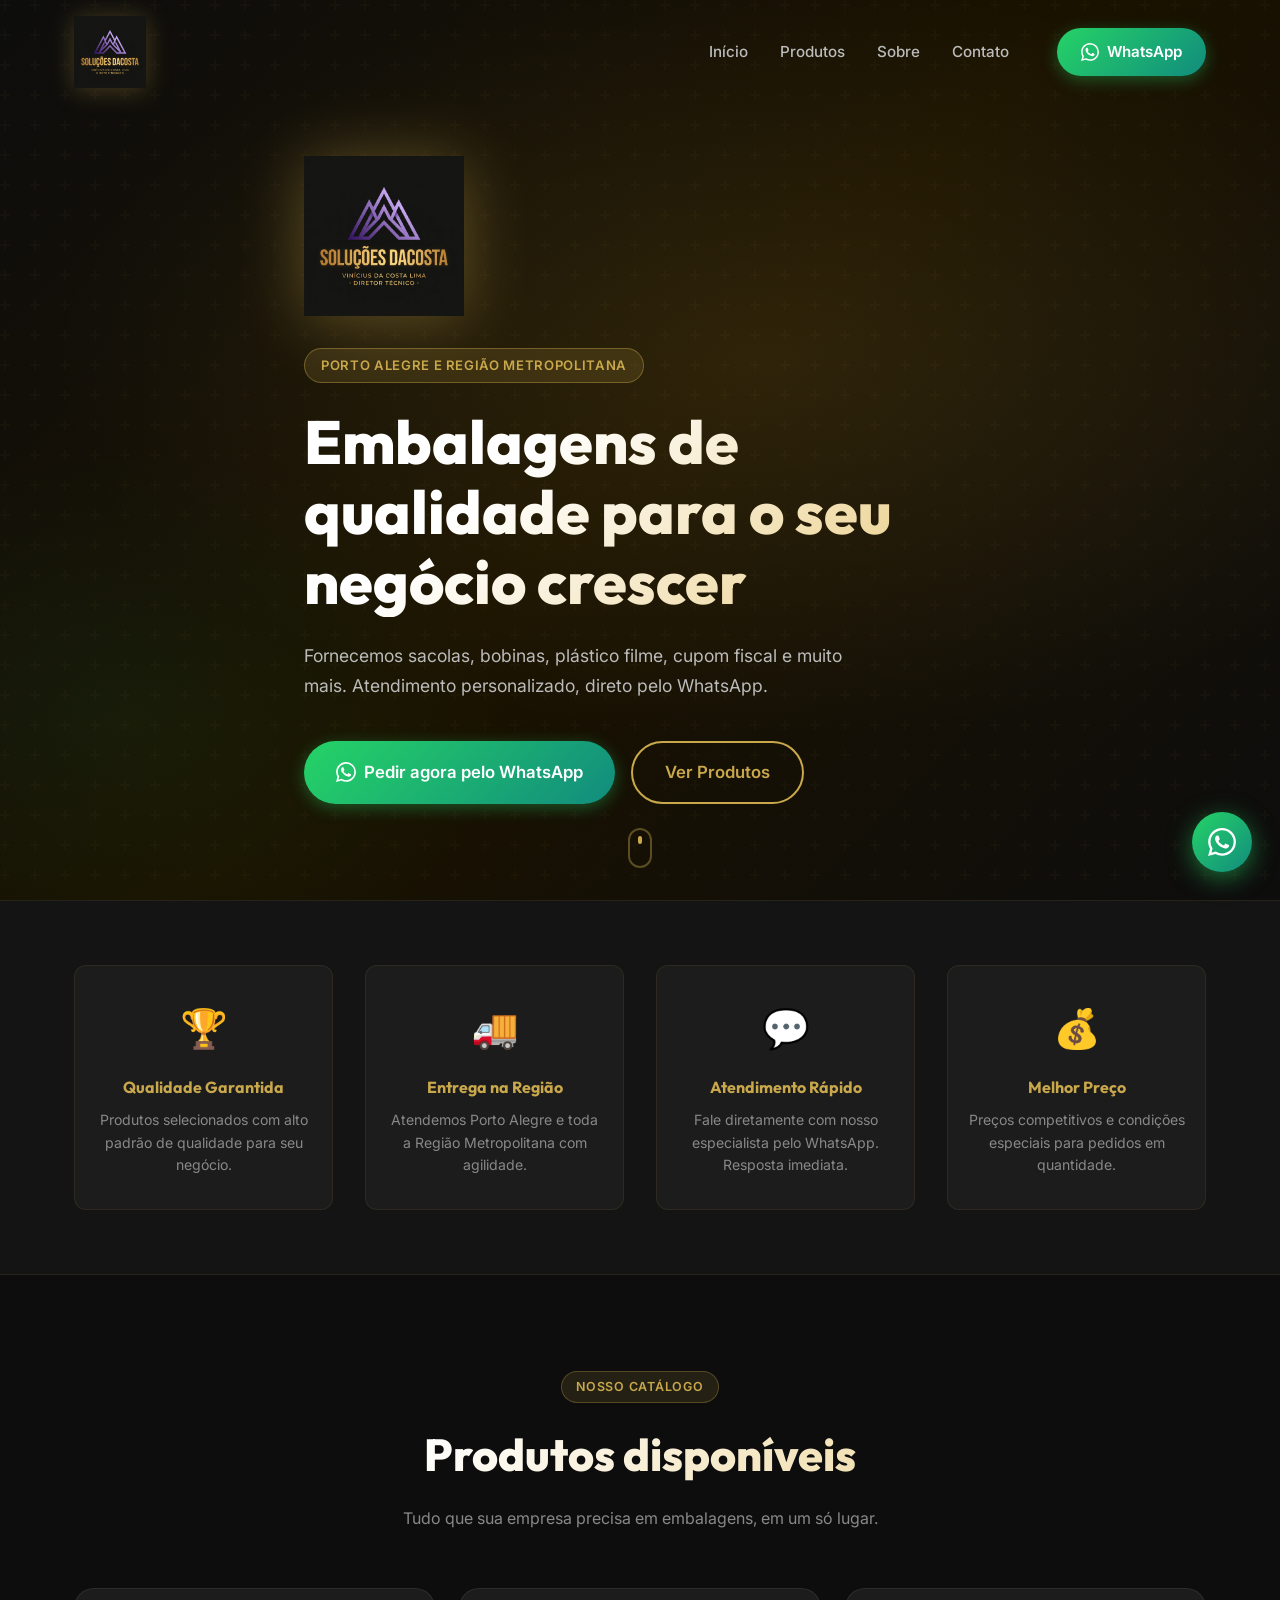
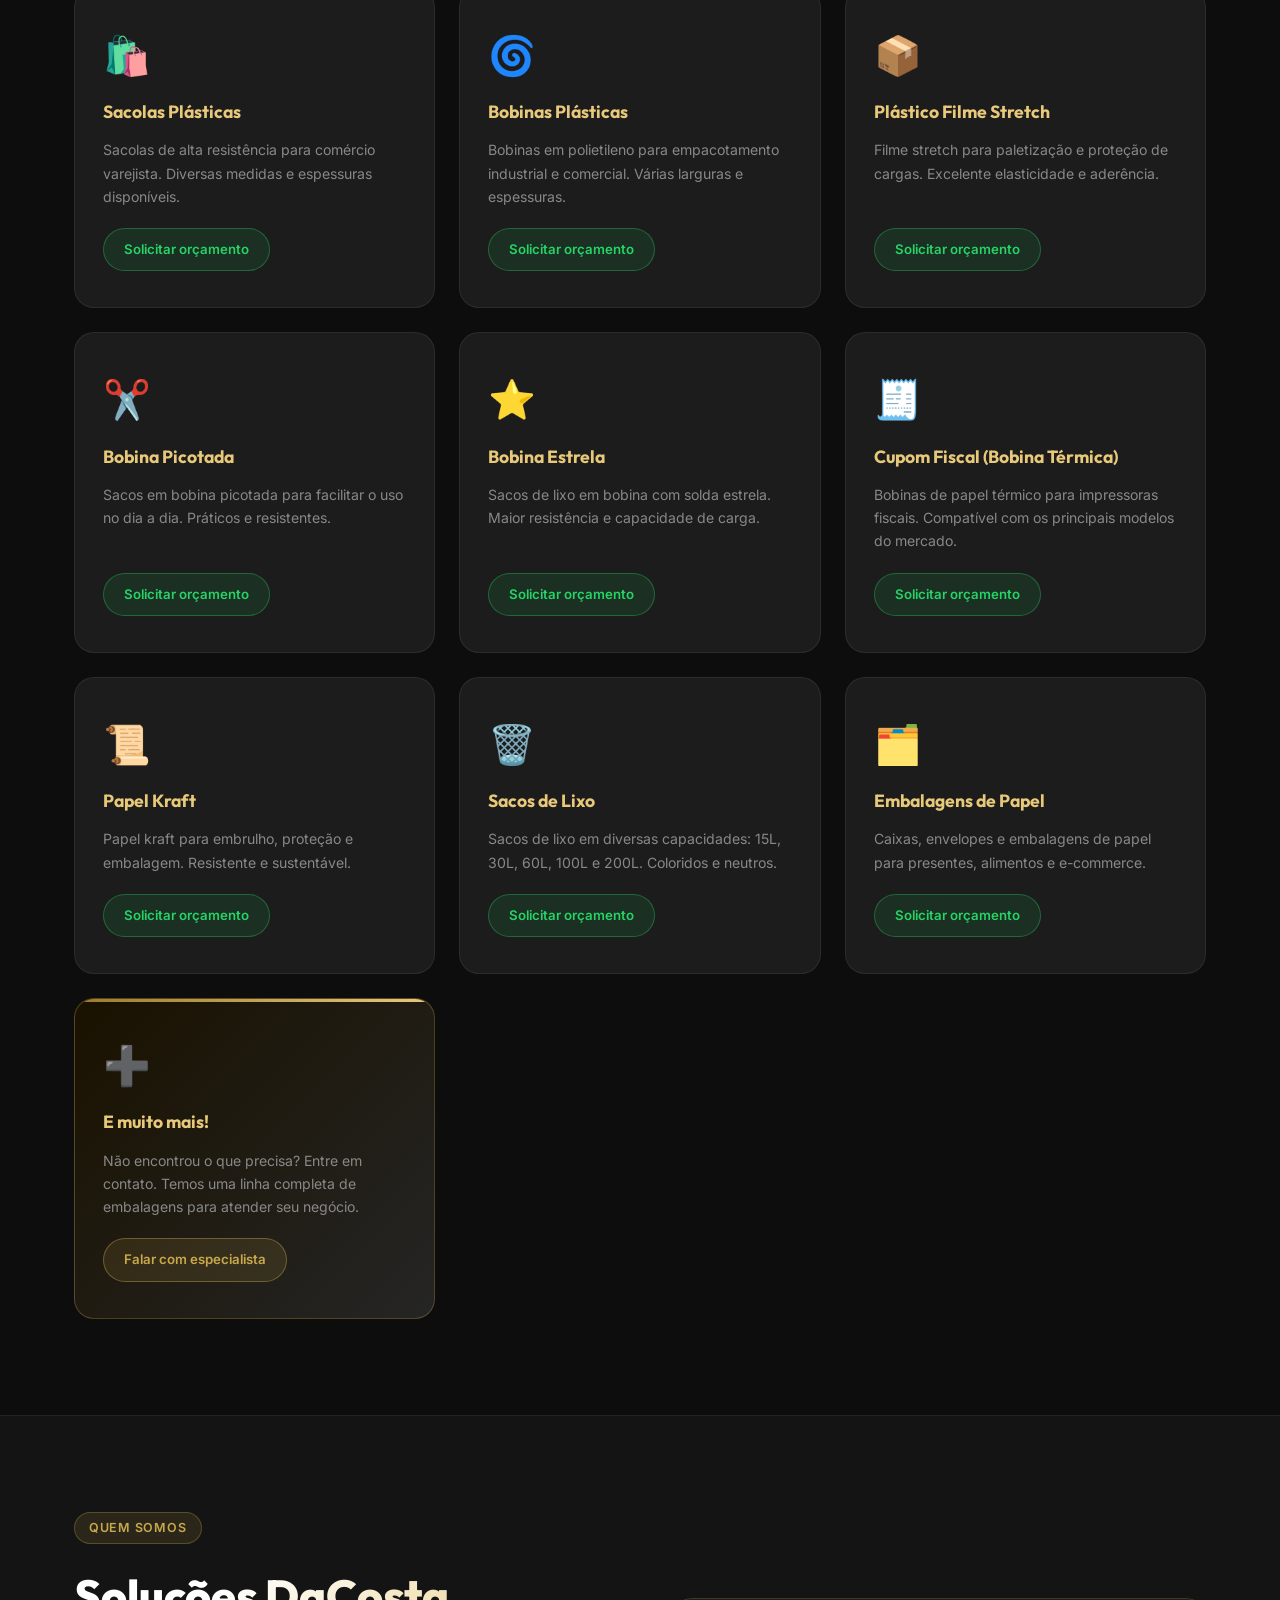
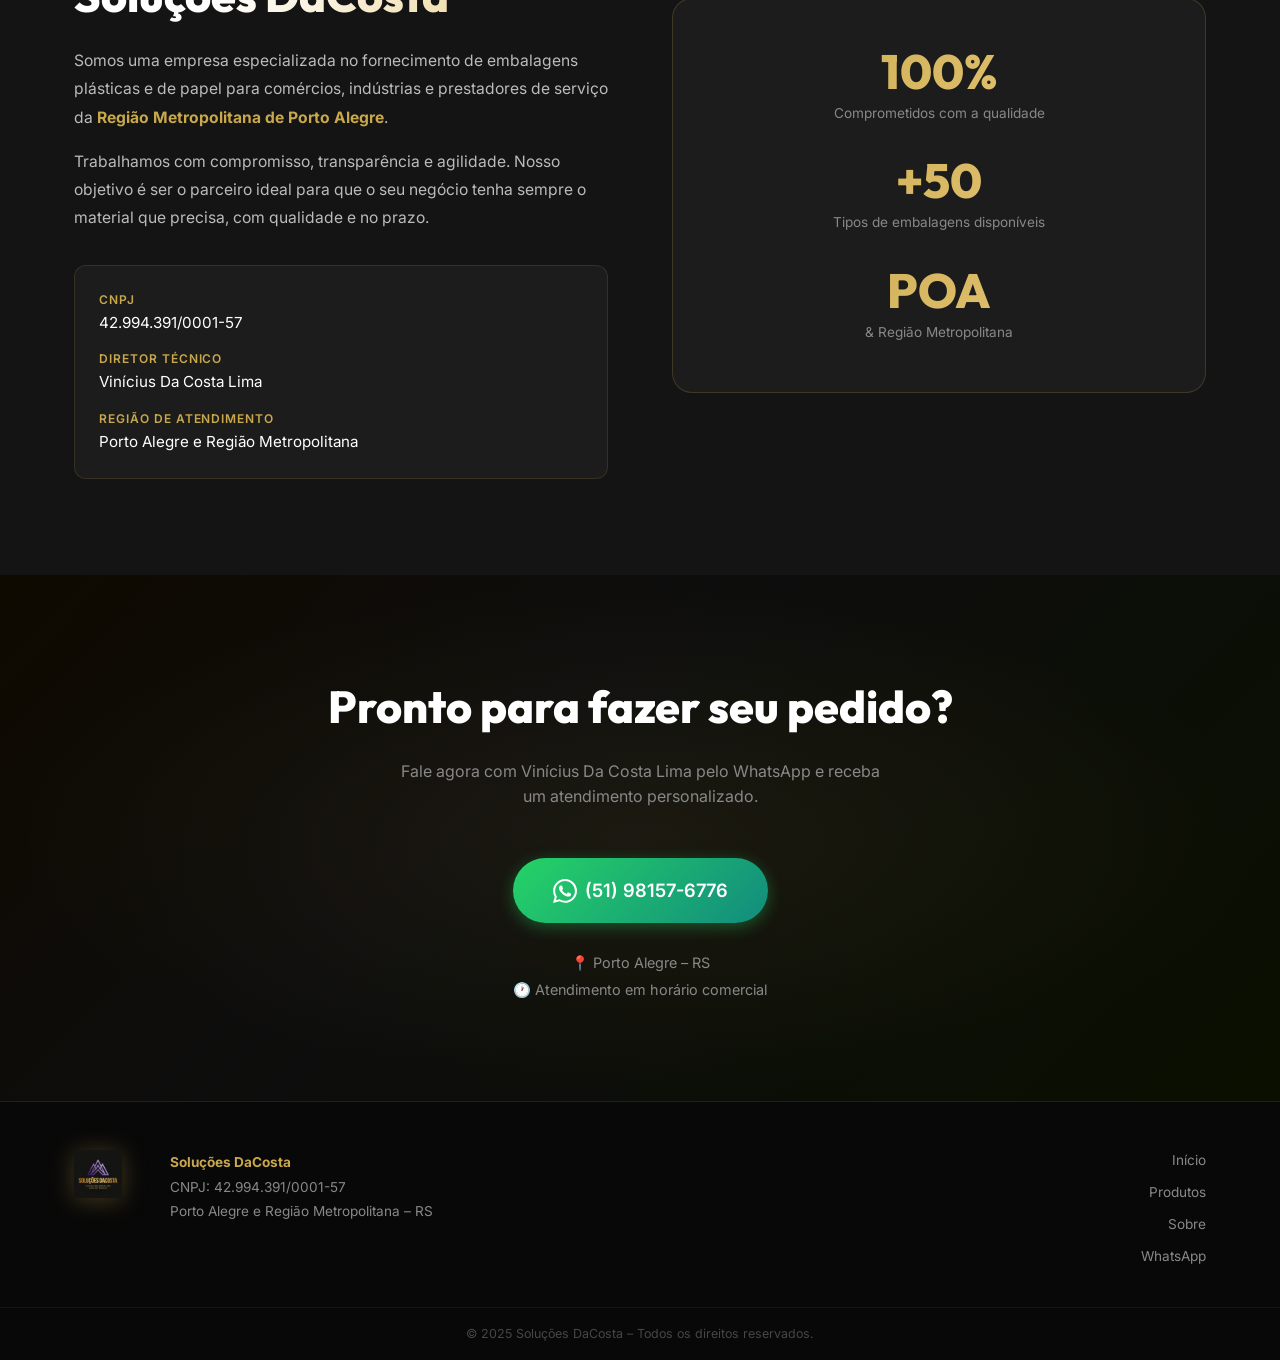
==== index.html @ 506a8c0b "✨ Logo maior e em destaque no hero" ====
<!DOCTYPE html>
<html lang="pt-BR">
<head>
  <meta charset="UTF-8" />
  <meta name="viewport" content="width=device-width, initial-scale=1.0" />
  <title>Soluções DaCosta – Embalagens Plásticas e de Papel | Porto Alegre</title>
  <meta name="description" content="Soluções DaCosta – Fornecedor de embalagens plásticas e de papel em Porto Alegre e Região Metropolitana. Sacolas, bobinas, plástico filme, cupom fiscal e muito mais." />
  <link rel="preconnect" href="https://fonts.googleapis.com" />
  <link rel="preconnect" href="https://fonts.gstatic.com" crossorigin />
  <link href="https://fonts.googleapis.com/css2?family=Inter:wght@300;400;500;600;700;800&family=Outfit:wght@400;600;700;800&display=swap" rel="stylesheet" />
  <link rel="stylesheet" href="styles.css" />
</head>
<body>

  <!-- HEADER -->
  <header class="header" id="header">
    <div class="container header-inner">
      <div class="logo">
        <img src="logo.png" alt="Soluções DaCosta" class="logo-img" />
      </div>
      <nav class="nav" id="nav">
        <a href="#inicio" class="nav-link">Início</a>
        <a href="#produtos" class="nav-link">Produtos</a>
        <a href="#sobre" class="nav-link">Sobre</a>
        <a href="#contato" class="nav-link">Contato</a>
      </nav>
      <a href="https://wa.me/5551981576776?text=Olá!%20Vim%20pelo%20site%20e%20gostaria%20de%20mais%20informações." target="_blank" class="btn btn-whatsapp header-btn" id="header-whatsapp">
        <svg xmlns="http://www.w3.org/2000/svg" viewBox="0 0 24 24" fill="currentColor" width="18" height="18"><path d="M17.472 14.382c-.297-.149-1.758-.867-2.03-.967-.273-.099-.471-.148-.67.15-.197.297-.767.966-.94 1.164-.173.199-.347.223-.644.075-.297-.15-1.255-.463-2.39-1.475-.883-.788-1.48-1.761-1.653-2.059-.173-.297-.018-.458.13-.606.134-.133.298-.347.446-.52.149-.174.198-.298.298-.497.099-.198.05-.371-.025-.52-.075-.149-.669-1.612-.916-2.207-.242-.579-.487-.5-.669-.51-.173-.008-.371-.01-.57-.01-.198 0-.52.074-.792.372-.272.297-1.04 1.016-1.04 2.479 0 1.462 1.065 2.875 1.213 3.074.149.198 2.096 3.2 5.077 4.487.709.306 1.262.489 1.694.625.712.227 1.36.195 1.871.118.571-.085 1.758-.719 2.006-1.413.248-.694.248-1.289.173-1.413-.074-.124-.272-.198-.57-.347m-5.421 7.403h-.004a9.87 9.87 0 01-5.031-1.378l-.361-.214-3.741.982.998-3.648-.235-.374a9.86 9.86 0 01-1.51-5.26c.001-5.45 4.436-9.884 9.888-9.884 2.64 0 5.122 1.03 6.988 2.898a9.825 9.825 0 012.893 6.994c-.003 5.45-4.437 9.884-9.885 9.884m8.413-18.297A11.815 11.815 0 0012.05 0C5.495 0 .16 5.335.157 11.892c0 2.096.547 4.142 1.588 5.945L.057 24l6.305-1.654a11.882 11.882 0 005.683 1.448h.005c6.554 0 11.89-5.335 11.893-11.893a11.821 11.821 0 00-3.48-8.413z"/></svg>
        WhatsApp
      </a>
      <button class="hamburger" id="hamburger" aria-label="Menu">
        <span></span><span></span><span></span>
      </button>
    </div>
  </header>

  <!-- HERO -->
  <section class="hero" id="inicio">
    <div class="hero-overlay"></div>
    <div class="container hero-content">
      <div class="hero-logo-wrap">
        <img src="logo.png" alt="Soluções DaCosta" class="logo-img logo-img--hero" />
      </div>
      <span class="hero-badge">Porto Alegre e Região Metropolitana</span>
      <h1 class="hero-title">Embalagens de qualidade para o seu negócio crescer</h1>
      <p class="hero-subtitle">Fornecemos sacolas, bobinas, plástico filme, cupom fiscal e muito mais. Atendimento personalizado, direto pelo WhatsApp.</p>
      <div class="hero-actions">
        <a href="https://wa.me/5551981576776?text=Olá!%20Gostaria%20de%20fazer%20um%20pedido." target="_blank" class="btn btn-whatsapp btn-lg" id="hero-whatsapp">
          <svg xmlns="http://www.w3.org/2000/svg" viewBox="0 0 24 24" fill="currentColor" width="20" height="20"><path d="M17.472 14.382c-.297-.149-1.758-.867-2.03-.967-.273-.099-.471-.148-.67.15-.197.297-.767.966-.94 1.164-.173.199-.347.223-.644.075-.297-.15-1.255-.463-2.39-1.475-.883-.788-1.48-1.761-1.653-2.059-.173-.297-.018-.458.13-.606.134-.133.298-.347.446-.52.149-.174.198-.298.298-.497.099-.198.05-.371-.025-.52-.075-.149-.669-1.612-.916-2.207-.242-.579-.487-.5-.669-.51-.173-.008-.371-.01-.57-.01-.198 0-.52.074-.792.372-.272.297-1.04 1.016-1.04 2.479 0 1.462 1.065 2.875 1.213 3.074.149.198 2.096 3.2 5.077 4.487.709.306 1.262.489 1.694.625.712.227 1.36.195 1.871.118.571-.085 1.758-.719 2.006-1.413.248-.694.248-1.289.173-1.413-.074-.124-.272-.198-.57-.347m-5.421 7.403h-.004a9.87 9.87 0 01-5.031-1.378l-.361-.214-3.741.982.998-3.648-.235-.374a9.86 9.86 0 01-1.51-5.26c.001-5.45 4.436-9.884 9.888-9.884 2.64 0 5.122 1.03 6.988 2.898a9.825 9.825 0 012.893 6.994c-.003 5.45-4.437 9.884-9.885 9.884m8.413-18.297A11.815 11.815 0 0012.05 0C5.495 0 .16 5.335.157 11.892c0 2.096.547 4.142 1.588 5.945L.057 24l6.305-1.654a11.882 11.882 0 005.683 1.448h.005c6.554 0 11.89-5.335 11.893-11.893a11.821 11.821 0 00-3.48-8.413z"/></svg>
          Pedir agora pelo WhatsApp
        </a>
        <a href="#produtos" class="btn btn-outline btn-lg">Ver Produtos</a>
      </div>
    </div>
    <div class="hero-scroll-indicator">
      <span></span>
    </div>
  </section>

  <!-- DIFERENCIAIS -->
  <section class="diferenciais">
    <div class="container diferenciais-grid">
      <div class="diferencial-card">
        <div class="diferencial-icon">🏆</div>
        <h3>Qualidade Garantida</h3>
        <p>Produtos selecionados com alto padrão de qualidade para seu negócio.</p>
      </div>
      <div class="diferencial-card">
        <div class="diferencial-icon">🚚</div>
        <h3>Entrega na Região</h3>
        <p>Atendemos Porto Alegre e toda a Região Metropolitana com agilidade.</p>
      </div>
      <div class="diferencial-card">
        <div class="diferencial-icon">💬</div>
        <h3>Atendimento Rápido</h3>
        <p>Fale diretamente com nosso especialista pelo WhatsApp. Resposta imediata.</p>
      </div>
      <div class="diferencial-card">
        <div class="diferencial-icon">💰</div>
        <h3>Melhor Preço</h3>
        <p>Preços competitivos e condições especiais para pedidos em quantidade.</p>
      </div>
    </div>
  </section>

  <!-- PRODUTOS -->
  <section class="produtos" id="produtos">
    <div class="container">
      <div class="section-header">
        <span class="section-badge">Nosso Catálogo</span>
        <h2 class="section-title">Produtos disponíveis</h2>
        <p class="section-subtitle">Tudo que sua empresa precisa em embalagens, em um só lugar.</p>
      </div>
      <div class="produtos-grid" id="produtos-grid">

        <div class="produto-card" id="prod-sacolas">
          <div class="produto-icon">🛍️</div>
          <h3>Sacolas Plásticas</h3>
          <p>Sacolas de alta resistência para comércio varejista. Diversas medidas e espessuras disponíveis.</p>
          <a href="https://wa.me/5551981576776?text=Olá!%20Tenho%20interesse%20em%20Sacolas%20Plásticas." target="_blank" class="btn-produto">Solicitar orçamento</a>
        </div>

        <div class="produto-card" id="prod-bobinas-plasticas">
          <div class="produto-icon">🌀</div>
          <h3>Bobinas Plásticas</h3>
          <p>Bobinas em polietileno para empacotamento industrial e comercial. Várias larguras e espessuras.</p>
          <a href="https://wa.me/5551981576776?text=Olá!%20Tenho%20interesse%20em%20Bobinas%20Plásticas." target="_blank" class="btn-produto">Solicitar orçamento</a>
        </div>

        <div class="produto-card" id="prod-plastico-filme">
          <div class="produto-icon">📦</div>
          <h3>Plástico Filme Stretch</h3>
          <p>Filme stretch para paletização e proteção de cargas. Excelente elasticidade e aderência.</p>
          <a href="https://wa.me/5551981576776?text=Olá!%20Tenho%20interesse%20em%20Plástico%20Filme%20Stretch." target="_blank" class="btn-produto">Solicitar orçamento</a>
        </div>

        <div class="produto-card" id="prod-bobina-picotada">
          <div class="produto-icon">✂️</div>
          <h3>Bobina Picotada</h3>
          <p>Sacos em bobina picotada para facilitar o uso no dia a dia. Práticos e resistentes.</p>
          <a href="https://wa.me/5551981576776?text=Olá!%20Tenho%20interesse%20em%20Bobina%20Picotada." target="_blank" class="btn-produto">Solicitar orçamento</a>
        </div>

        <div class="produto-card" id="prod-bobina-estrela">
          <div class="produto-icon">⭐</div>
          <h3>Bobina Estrela</h3>
          <p>Sacos de lixo em bobina com solda estrela. Maior resistência e capacidade de carga.</p>
          <a href="https://wa.me/5551981576776?text=Olá!%20Tenho%20interesse%20em%20Bobina%20Estrela." target="_blank" class="btn-produto">Solicitar orçamento</a>
        </div>

        <div class="produto-card" id="prod-cupom-fiscal">
          <div class="produto-icon">🧾</div>
          <h3>Cupom Fiscal (Bobina Térmica)</h3>
          <p>Bobinas de papel térmico para impressoras fiscais. Compatível com os principais modelos do mercado.</p>
          <a href="https://wa.me/5551981576776?text=Olá!%20Tenho%20interesse%20em%20Bobinas%20Térmicas%20para%20cupom%20fiscal." target="_blank" class="btn-produto">Solicitar orçamento</a>
        </div>

        <div class="produto-card" id="prod-papel-kraft">
          <div class="produto-icon">📜</div>
          <h3>Papel Kraft</h3>
          <p>Papel kraft para embrulho, proteção e embalagem. Resistente e sustentável.</p>
          <a href="https://wa.me/5551981576776?text=Olá!%20Tenho%20interesse%20em%20Papel%20Kraft." target="_blank" class="btn-produto">Solicitar orçamento</a>
        </div>

        <div class="produto-card" id="prod-sacos-lixo">
          <div class="produto-icon">🗑️</div>
          <h3>Sacos de Lixo</h3>
          <p>Sacos de lixo em diversas capacidades: 15L, 30L, 60L, 100L e 200L. Coloridos e neutros.</p>
          <a href="https://wa.me/5551981576776?text=Olá!%20Tenho%20interesse%20em%20Sacos%20de%20Lixo." target="_blank" class="btn-produto">Solicitar orçamento</a>
        </div>

        <div class="produto-card" id="prod-embalagens-papel">
          <div class="produto-icon">🗂️</div>
          <h3>Embalagens de Papel</h3>
          <p>Caixas, envelopes e embalagens de papel para presentes, alimentos e e-commerce.</p>
          <a href="https://wa.me/5551981576776?text=Olá!%20Tenho%20interesse%20em%20Embalagens%20de%20Papel." target="_blank" class="btn-produto">Solicitar orçamento</a>
        </div>

        <div class="produto-card produto-card--destaque" id="prod-outros">
          <div class="produto-icon">➕</div>
          <h3>E muito mais!</h3>
          <p>Não encontrou o que precisa? Entre em contato. Temos uma linha completa de embalagens para atender seu negócio.</p>
          <a href="https://wa.me/5551981576776?text=Olá!%20Gostaria%20de%20saber%20mais%20sobre%20os%20produtos%20disponíveis." target="_blank" class="btn-produto btn-produto--gold">Falar com especialista</a>
        </div>

      </div>
    </div>
  </section>

  <!-- SOBRE -->
  <section class="sobre" id="sobre">
    <div class="container sobre-inner">
      <div class="sobre-text">
        <span class="section-badge">Quem Somos</span>
        <h2 class="section-title">Soluções DaCosta</h2>
        <p>Somos uma empresa especializada no fornecimento de embalagens plásticas e de papel para comércios, indústrias e prestadores de serviço da <strong>Região Metropolitana de Porto Alegre</strong>.</p>
        <p>Trabalhamos com compromisso, transparência e agilidade. Nosso objetivo é ser o parceiro ideal para que o seu negócio tenha sempre o material que precisa, com qualidade e no prazo.</p>
        <div class="sobre-info">
          <div class="info-item">
            <span class="info-label">CNPJ</span>
            <span class="info-value">42.994.391/0001-57</span>
          </div>
          <div class="info-item">
            <span class="info-label">Diretor Técnico</span>
            <span class="info-value">Vinícius Da Costa Lima</span>
          </div>
          <div class="info-item">
            <span class="info-label">Região de Atendimento</span>
            <span class="info-value">Porto Alegre e Região Metropolitana</span>
          </div>
        </div>
      </div>
      <div class="sobre-visual">
        <div class="sobre-card">
          <div class="sobre-stat">
            <span class="stat-number">100%</span>
            <span class="stat-label">Comprometidos com a qualidade</span>
          </div>
          <div class="sobre-stat">
            <span class="stat-number">+50</span>
            <span class="stat-label">Tipos de embalagens disponíveis</span>
          </div>
          <div class="sobre-stat">
            <span class="stat-number">POA</span>
            <span class="stat-label">& Região Metropolitana</span>
          </div>
        </div>
      </div>
    </div>
  </section>

  <!-- CTA -->
  <section class="cta" id="contato">
    <div class="container cta-inner">
      <h2 class="cta-title">Pronto para fazer seu pedido?</h2>
      <p class="cta-subtitle">Fale agora com Vinícius Da Costa Lima pelo WhatsApp e receba um atendimento personalizado.</p>
      <div class="cta-contact">
        <a href="https://wa.me/5551981576776?text=Olá!%20Gostaria%20de%20fazer%20um%20pedido." target="_blank" class="btn btn-whatsapp btn-xl" id="cta-whatsapp">
          <svg xmlns="http://www.w3.org/2000/svg" viewBox="0 0 24 24" fill="currentColor" width="24" height="24"><path d="M17.472 14.382c-.297-.149-1.758-.867-2.03-.967-.273-.099-.471-.148-.67.15-.197.297-.767.966-.94 1.164-.173.199-.347.223-.644.075-.297-.15-1.255-.463-2.39-1.475-.883-.788-1.48-1.761-1.653-2.059-.173-.297-.018-.458.13-.606.134-.133.298-.347.446-.52.149-.174.198-.298.298-.497.099-.198.05-.371-.025-.52-.075-.149-.669-1.612-.916-2.207-.242-.579-.487-.5-.669-.51-.173-.008-.371-.01-.57-.01-.198 0-.52.074-.792.372-.272.297-1.04 1.016-1.04 2.479 0 1.462 1.065 2.875 1.213 3.074.149.198 2.096 3.2 5.077 4.487.709.306 1.262.489 1.694.625.712.227 1.36.195 1.871.118.571-.085 1.758-.719 2.006-1.413.248-.694.248-1.289.173-1.413-.074-.124-.272-.198-.57-.347m-5.421 7.403h-.004a9.87 9.87 0 01-5.031-1.378l-.361-.214-3.741.982.998-3.648-.235-.374a9.86 9.86 0 01-1.51-5.26c.001-5.45 4.436-9.884 9.888-9.884 2.64 0 5.122 1.03 6.988 2.898a9.825 9.825 0 012.893 6.994c-.003 5.45-4.437 9.884-9.885 9.884m8.413-18.297A11.815 11.815 0 0012.05 0C5.495 0 .16 5.335.157 11.892c0 2.096.547 4.142 1.588 5.945L.057 24l6.305-1.654a11.882 11.882 0 005.683 1.448h.005c6.554 0 11.89-5.335 11.893-11.893a11.821 11.821 0 00-3.48-8.413z"/></svg>
          (51) 98157-6776
        </a>
        <div class="cta-info">
          <p>📍 Porto Alegre – RS</p>
          <p>🕐 Atendimento em horário comercial</p>
        </div>
      </div>
    </div>
  </section>

  <!-- FOOTER -->
  <footer class="footer">
    <div class="container footer-inner">
      <div class="footer-logo">
        <img src="logo.png" alt="Soluções DaCosta" class="logo-img logo-img--small" />
      </div>
      <div class="footer-info">
        <p><strong>Soluções DaCosta</strong></p>
        <p>CNPJ: 42.994.391/0001-57</p>
        <p>Porto Alegre e Região Metropolitana – RS</p>
      </div>
      <div class="footer-links">
        <a href="#inicio">Início</a>
        <a href="#produtos">Produtos</a>
        <a href="#sobre">Sobre</a>
        <a href="https://wa.me/5551981576776" target="_blank">WhatsApp</a>
      </div>
    </div>
    <div class="footer-bottom">
      <p>© 2025 Soluções DaCosta – Todos os direitos reservados.</p>
    </div>
  </footer>

  <!-- WhatsApp Flutuante -->
  <a href="https://wa.me/5551981576776?text=Olá!%20Vim%20pelo%20site%20e%20gostaria%20de%20mais%20informações." target="_blank" class="whatsapp-float" id="whatsapp-float" aria-label="Contato WhatsApp">
    <svg xmlns="http://www.w3.org/2000/svg" viewBox="0 0 24 24" fill="currentColor" width="28" height="28"><path d="M17.472 14.382c-.297-.149-1.758-.867-2.03-.967-.273-.099-.471-.148-.67.15-.197.297-.767.966-.94 1.164-.173.199-.347.223-.644.075-.297-.15-1.255-.463-2.39-1.475-.883-.788-1.48-1.761-1.653-2.059-.173-.297-.018-.458.13-.606.134-.133.298-.347.446-.52.149-.174.198-.298.298-.497.099-.198.05-.371-.025-.52-.075-.149-.669-1.612-.916-2.207-.242-.579-.487-.5-.669-.51-.173-.008-.371-.01-.57-.01-.198 0-.52.074-.792.372-.272.297-1.04 1.016-1.04 2.479 0 1.462 1.065 2.875 1.213 3.074.149.198 2.096 3.2 5.077 4.487.709.306 1.262.489 1.694.625.712.227 1.36.195 1.871.118.571-.085 1.758-.719 2.006-1.413.248-.694.248-1.289.173-1.413-.074-.124-.272-.198-.57-.347m-5.421 7.403h-.004a9.87 9.87 0 01-5.031-1.378l-.361-.214-3.741.982.998-3.648-.235-.374a9.86 9.86 0 01-1.51-5.26c.001-5.45 4.436-9.884 9.888-9.884 2.64 0 5.122 1.03 6.988 2.898a9.825 9.825 0 012.893 6.994c-.003 5.45-4.437 9.884-9.885 9.884m8.413-18.297A11.815 11.815 0 0012.05 0C5.495 0 .16 5.335.157 11.892c0 2.096.547 4.142 1.588 5.945L.057 24l6.305-1.654a11.882 11.882 0 005.683 1.448h.005c6.554 0 11.89-5.335 11.893-11.893a11.821 11.821 0 00-3.48-8.413z"/></svg>
  </a>

  <script src="script.js"></script>
</body>
</html>
---- styles.css ----
/* ===== RESET & BASE ===== */
*, *::before, *::after { box-sizing: border-box; margin: 0; padding: 0; }

:root {
  --gold: #C9A84C;
  --gold-light: #E8C97A;
  --gold-dark: #9E7A2E;
  --dark: #0D0D0D;
  --dark-2: #141414;
  --dark-3: #1C1C1C;
  --dark-4: #252525;
  --gray: #888;
  --gray-light: #bbb;
  --white: #FFFFFF;
  --green-wa: #25D366;
  --green-wa-dark: #128C7E;
  --radius: 12px;
  --radius-lg: 20px;
  --shadow: 0 4px 24px rgba(0,0,0,0.4);
  --shadow-gold: 0 4px 24px rgba(201,168,76,0.25);
  --transition: all 0.3s cubic-bezier(.4,0,.2,1);
  --font-body: 'Inter', sans-serif;
  --font-head: 'Outfit', sans-serif;
}

html { scroll-behavior: smooth; }

body {
  font-family: var(--font-body);
  background: var(--dark);
  color: var(--white);
  line-height: 1.6;
  overflow-x: hidden;
}

.container {
  max-width: 1180px;
  margin: 0 auto;
  padding: 0 24px;
}

img { max-width: 100%; display: block; }
a { text-decoration: none; color: inherit; }

/* ===== BUTTONS ===== */
.btn {
  display: inline-flex;
  align-items: center;
  gap: 8px;
  padding: 12px 24px;
  border-radius: 50px;
  font-weight: 600;
  font-size: 0.95rem;
  cursor: pointer;
  border: none;
  transition: var(--transition);
  white-space: nowrap;
}

.btn-whatsapp {
  background: linear-gradient(135deg, var(--green-wa), var(--green-wa-dark));
  color: #fff;
  box-shadow: 0 4px 16px rgba(37,211,102,0.35);
}
.btn-whatsapp:hover {
  transform: translateY(-2px);
  box-shadow: 0 8px 28px rgba(37,211,102,0.5);
}

.btn-outline {
  background: transparent;
  color: var(--gold);
  border: 2px solid var(--gold);
}
.btn-outline:hover {
  background: var(--gold);
  color: var(--dark);
  transform: translateY(-2px);
}

.btn-lg { padding: 16px 32px; font-size: 1.05rem; }
.btn-xl { padding: 18px 40px; font-size: 1.15rem; }

/* ===== HEADER ===== */
.header {
  position: fixed;
  top: 0; left: 0; right: 0;
  z-index: 1000;
  padding: 16px 0;
  transition: var(--transition);
  background: transparent;
}
.header.scrolled {
  background: rgba(13,13,13,0.95);
  backdrop-filter: blur(12px);
  padding: 10px 0;
  box-shadow: 0 2px 20px rgba(0,0,0,0.5);
}

.header-inner {
  display: flex;
  align-items: center;
  gap: 32px;
}

.logo { flex-shrink: 0; }
.logo-img { height: 72px; width: auto; object-fit: contain; filter: drop-shadow(0 2px 12px rgba(201,168,76,0.3)); }
.logo-img--small { height: 48px; }
.logo-img--hero { height: 160px; width: auto; object-fit: contain; filter: drop-shadow(0 4px 32px rgba(201,168,76,0.4)); margin-bottom: 32px; animation: fadeInUp 0.5s ease both; }

.nav {
  display: flex;
  align-items: center;
  gap: 32px;
  margin-left: auto;
}

.nav-link {
  color: var(--gray-light);
  font-weight: 500;
  font-size: 0.95rem;
  transition: var(--transition);
  position: relative;
}
.nav-link::after {
  content: '';
  position: absolute;
  bottom: -4px; left: 0;
  width: 0; height: 2px;
  background: var(--gold);
  transition: var(--transition);
}
.nav-link:hover { color: var(--gold); }
.nav-link:hover::after { width: 100%; }

.header-btn { margin-left: 16px; }

.hamburger {
  display: none;
  flex-direction: column;
  gap: 5px;
  background: none;
  border: none;
  cursor: pointer;
  padding: 4px;
  margin-left: auto;
}
.hamburger span {
  display: block;
  width: 24px; height: 2px;
  background: var(--white);
  border-radius: 2px;
  transition: var(--transition);
}

/* ===== HERO ===== */
.hero {
  min-height: 100vh;
  display: flex;
  align-items: center;
  position: relative;
  overflow: hidden;
  background: linear-gradient(135deg, #0D0D0D 0%, #1a1200 50%, #0D0D0D 100%);
}

.hero::before {
  content: '';
  position: absolute;
  inset: 0;
  background:
    radial-gradient(ellipse 80% 60% at 60% 40%, rgba(201,168,76,0.12) 0%, transparent 70%),
    radial-gradient(ellipse 50% 50% at 10% 80%, rgba(37,211,102,0.06) 0%, transparent 60%);
}

.hero-overlay {
  position: absolute;
  inset: 0;
  background: url("data:image/svg+xml,%3Csvg width='60' height='60' viewBox='0 0 60 60' xmlns='http://www.w3.org/2000/svg'%3E%3Cg fill='none' fill-rule='evenodd'%3E%3Cg fill='%23C9A84C' fill-opacity='0.03'%3E%3Cpath d='M36 34v-4h-2v4h-4v2h4v4h2v-4h4v-2h-4zm0-30V0h-2v4h-4v2h4v4h2V6h4V4h-4zM6 34v-4H4v4H0v2h4v4h2v-4h4v-2H6zM6 4V0H4v4H0v2h4v4h2V6h4V4H6z'/%3E%3C/g%3E%3C/g%3E%3C/svg%3E");
}

.hero-content {
  position: relative;
  z-index: 2;
  padding: 140px 24px 80px;
  max-width: 720px;
}

.hero-logo-wrap {
  animation: fadeInUp 0.5s ease both;
}

.hero-badge {
  display: inline-block;
  background: rgba(201,168,76,0.15);
  border: 1px solid rgba(201,168,76,0.4);
  color: var(--gold);
  padding: 6px 16px;
  border-radius: 50px;
  font-size: 0.82rem;
  font-weight: 600;
  letter-spacing: 0.05em;
  text-transform: uppercase;
  margin-bottom: 24px;
  animation: fadeInUp 0.6s ease both;
}

.hero-title {
  font-family: var(--font-head);
  font-size: clamp(2.2rem, 5vw, 3.8rem);
  font-weight: 800;
  line-height: 1.15;
  margin-bottom: 24px;
  background: linear-gradient(135deg, #fff 30%, var(--gold-light) 100%);
  -webkit-background-clip: text;
  -webkit-text-fill-color: transparent;
  background-clip: text;
  animation: fadeInUp 0.6s ease 0.1s both;
}

.hero-subtitle {
  font-size: 1.1rem;
  color: var(--gray-light);
  margin-bottom: 40px;
  max-width: 560px;
  line-height: 1.7;
  animation: fadeInUp 0.6s ease 0.2s both;
}

.hero-actions {
  display: flex;
  flex-wrap: wrap;
  gap: 16px;
  animation: fadeInUp 0.6s ease 0.3s both;
}

.hero-scroll-indicator {
  position: absolute;
  bottom: 32px;
  left: 50%;
  transform: translateX(-50%);
  z-index: 2;
}
.hero-scroll-indicator span {
  display: block;
  width: 24px; height: 40px;
  border: 2px solid rgba(201,168,76,0.4);
  border-radius: 12px;
  position: relative;
}
.hero-scroll-indicator span::after {
  content: '';
  position: absolute;
  top: 6px; left: 50%;
  transform: translateX(-50%);
  width: 4px; height: 8px;
  background: var(--gold);
  border-radius: 2px;
  animation: scroll-bounce 1.5s ease infinite;
}

/* ===== DIFERENCIAIS ===== */
.diferenciais {
  padding: 64px 0;
  background: var(--dark-2);
  border-top: 1px solid rgba(201,168,76,0.1);
  border-bottom: 1px solid rgba(201,168,76,0.1);
}

.diferenciais-grid {
  display: grid;
  grid-template-columns: repeat(4, 1fr);
  gap: 32px;
}

.diferencial-card {
  text-align: center;
  padding: 32px 20px;
  background: var(--dark-3);
  border-radius: var(--radius);
  border: 1px solid rgba(201,168,76,0.1);
  transition: var(--transition);
}
.diferencial-card:hover {
  border-color: rgba(201,168,76,0.4);
  transform: translateY(-4px);
  box-shadow: var(--shadow-gold);
}

.diferencial-icon {
  font-size: 2.4rem;
  margin-bottom: 16px;
}

.diferencial-card h3 {
  font-family: var(--font-head);
  font-size: 1rem;
  font-weight: 700;
  color: var(--gold);
  margin-bottom: 8px;
}

.diferencial-card p {
  font-size: 0.88rem;
  color: var(--gray);
  line-height: 1.6;
}

/* ===== SECTION HELPERS ===== */
.section-header {
  text-align: center;
  margin-bottom: 56px;
}

.section-badge {
  display: inline-block;
  background: rgba(201,168,76,0.12);
  border: 1px solid rgba(201,168,76,0.3);
  color: var(--gold);
  padding: 5px 14px;
  border-radius: 50px;
  font-size: 0.78rem;
  font-weight: 600;
  letter-spacing: 0.06em;
  text-transform: uppercase;
  margin-bottom: 16px;
}

.section-title {
  font-family: var(--font-head);
  font-size: clamp(1.8rem, 4vw, 2.8rem);
  font-weight: 800;
  margin-bottom: 16px;
  background: linear-gradient(135deg, #fff 30%, var(--gold-light) 100%);
  -webkit-background-clip: text;
  -webkit-text-fill-color: transparent;
  background-clip: text;
}

.section-subtitle {
  font-size: 1rem;
  color: var(--gray);
  max-width: 520px;
  margin: 0 auto;
}

/* ===== PRODUTOS ===== */
.produtos {
  padding: 96px 0;
  background: var(--dark);
}

.produtos-grid {
  display: grid;
  grid-template-columns: repeat(3, 1fr);
  gap: 24px;
}

.produto-card {
  background: var(--dark-3);
  border: 1px solid rgba(255,255,255,0.07);
  border-radius: var(--radius-lg);
  padding: 36px 28px;
  display: flex;
  flex-direction: column;
  gap: 12px;
  transition: var(--transition);
  position: relative;
  overflow: hidden;
}
.produto-card::before {
  content: '';
  position: absolute;
  top: 0; left: 0; right: 0;
  height: 3px;
  background: linear-gradient(90deg, var(--gold-dark), var(--gold-light));
  opacity: 0;
  transition: var(--transition);
}
.produto-card:hover {
  border-color: rgba(201,168,76,0.3);
  transform: translateY(-6px);
  box-shadow: var(--shadow-gold);
}
.produto-card:hover::before { opacity: 1; }

.produto-card--destaque {
  background: linear-gradient(135deg, #1a1200, var(--dark-4));
  border-color: rgba(201,168,76,0.3);
}
.produto-card--destaque::before { opacity: 1; }

.produto-icon {
  font-size: 2.4rem;
}

.produto-card h3 {
  font-family: var(--font-head);
  font-size: 1.1rem;
  font-weight: 700;
  color: var(--gold-light);
}

.produto-card p {
  font-size: 0.88rem;
  color: var(--gray);
  line-height: 1.65;
  flex: 1;
}

.btn-produto {
  display: inline-flex;
  align-items: center;
  justify-content: center;
  padding: 10px 20px;
  border-radius: 50px;
  font-size: 0.83rem;
  font-weight: 600;
  background: rgba(37,211,102,0.1);
  border: 1px solid rgba(37,211,102,0.35);
  color: var(--green-wa);
  transition: var(--transition);
  margin-top: 8px;
  width: fit-content;
}
.btn-produto:hover {
  background: var(--green-wa);
  color: #fff;
  border-color: var(--green-wa);
  transform: translateY(-1px);
}

.btn-produto--gold {
  background: rgba(201,168,76,0.12);
  border-color: rgba(201,168,76,0.4);
  color: var(--gold);
}
.btn-produto--gold:hover {
  background: var(--gold);
  color: var(--dark);
  border-color: var(--gold);
}

/* ===== SOBRE ===== */
.sobre {
  padding: 96px 0;
  background: var(--dark-2);
  border-top: 1px solid rgba(201,168,76,0.1);
}

.sobre-inner {
  display: grid;
  grid-template-columns: 1fr 1fr;
  gap: 64px;
  align-items: center;
}

.sobre-text p {
  color: var(--gray-light);
  font-size: 0.98rem;
  line-height: 1.8;
  margin-bottom: 16px;
}
.sobre-text strong { color: var(--gold); }

.sobre-info {
  display: flex;
  flex-direction: column;
  gap: 14px;
  margin-top: 32px;
  padding: 24px;
  background: var(--dark-3);
  border-radius: var(--radius);
  border: 1px solid rgba(201,168,76,0.15);
}

.info-item {
  display: flex;
  flex-direction: column;
  gap: 2px;
}

.info-label {
  font-size: 0.75rem;
  text-transform: uppercase;
  letter-spacing: 0.08em;
  color: var(--gold);
  font-weight: 600;
}

.info-value {
  font-size: 0.95rem;
  color: var(--white);
}

.sobre-card {
  background: var(--dark-3);
  border-radius: var(--radius-lg);
  border: 1px solid rgba(201,168,76,0.2);
  padding: 48px 40px;
  display: flex;
  flex-direction: column;
  gap: 32px;
}

.sobre-stat { text-align: center; }

.stat-number {
  display: block;
  font-family: var(--font-head);
  font-size: 3rem;
  font-weight: 800;
  background: linear-gradient(135deg, var(--gold), var(--gold-light));
  -webkit-background-clip: text;
  -webkit-text-fill-color: transparent;
  background-clip: text;
  line-height: 1;
}

.stat-label {
  display: block;
  font-size: 0.85rem;
  color: var(--gray);
  margin-top: 8px;
}

/* ===== CTA ===== */
.cta {
  padding: 96px 0;
  background: linear-gradient(135deg, #0f0a00, #0D0D0D 40%, #0a0f00 100%);
  position: relative;
  overflow: hidden;
}
.cta::before {
  content: '';
  position: absolute;
  inset: 0;
  background: radial-gradient(ellipse 70% 70% at 50% 50%, rgba(201,168,76,0.08) 0%, transparent 70%);
}

.cta-inner {
  position: relative;
  z-index: 1;
  text-align: center;
}

.cta-title {
  font-family: var(--font-head);
  font-size: clamp(1.8rem, 4vw, 2.8rem);
  font-weight: 800;
  margin-bottom: 16px;
  color: var(--white);
}

.cta-subtitle {
  font-size: 1rem;
  color: var(--gray);
  margin-bottom: 48px;
  max-width: 500px;
  margin-left: auto;
  margin-right: auto;
}

.cta-contact {
  display: flex;
  flex-direction: column;
  align-items: center;
  gap: 24px;
}

.cta-info p {
  font-size: 0.9rem;
  color: var(--gray);
  margin: 4px 0;
}

/* ===== FOOTER ===== */
.footer {
  background: #080808;
  border-top: 1px solid rgba(201,168,76,0.15);
  padding: 48px 0 0;
}

.footer-inner {
  display: grid;
  grid-template-columns: auto 1fr auto;
  gap: 48px;
  align-items: start;
  padding-bottom: 40px;
}

.footer-info p {
  font-size: 0.85rem;
  color: var(--gray);
  line-height: 1.8;
}
.footer-info strong { color: var(--gold); }

.footer-links {
  display: flex;
  flex-direction: column;
  gap: 10px;
  text-align: right;
}
.footer-links a {
  font-size: 0.85rem;
  color: var(--gray);
  transition: var(--transition);
}
.footer-links a:hover { color: var(--gold); }

.footer-bottom {
  border-top: 1px solid rgba(255,255,255,0.05);
  padding: 16px 24px;
  text-align: center;
}
.footer-bottom p {
  font-size: 0.78rem;
  color: rgba(255,255,255,0.25);
}

/* ===== WHATSAPP FLOAT ===== */
.whatsapp-float {
  position: fixed;
  bottom: 28px;
  right: 28px;
  z-index: 999;
  width: 60px; height: 60px;
  background: linear-gradient(135deg, #25D366, #128C7E);
  border-radius: 50%;
  display: flex;
  align-items: center;
  justify-content: center;
  box-shadow: 0 6px 24px rgba(37,211,102,0.5);
  transition: var(--transition);
  animation: pulse-wa 2s ease infinite;
}
.whatsapp-float:hover {
  transform: scale(1.12);
  box-shadow: 0 8px 32px rgba(37,211,102,0.7);
  animation: none;
}

/* ===== ANIMATIONS ===== */
@keyframes fadeInUp {
  from { opacity: 0; transform: translateY(24px); }
  to   { opacity: 1; transform: translateY(0); }
}

@keyframes scroll-bounce {
  0%, 100% { opacity: 1; transform: translateX(-50%) translateY(0); }
  50%       { opacity: 0.4; transform: translateX(-50%) translateY(8px); }
}

@keyframes pulse-wa {
  0%, 100% { box-shadow: 0 6px 24px rgba(37,211,102,0.5); }
  50%       { box-shadow: 0 6px 40px rgba(37,211,102,0.8); }
}

/* ===== SCROLL REVEAL ===== */
.reveal {
  opacity: 0;
  transform: translateY(30px);
  transition: opacity 0.7s ease, transform 0.7s ease;
}
.reveal.visible {
  opacity: 1;
  transform: translateY(0);
}

/* ===== RESPONSIVE ===== */
@media (max-width: 1024px) {
  .diferenciais-grid { grid-template-columns: repeat(2, 1fr); }
  .produtos-grid { grid-template-columns: repeat(2, 1fr); }
  .sobre-inner { grid-template-columns: 1fr; gap: 40px; }
  .footer-inner { grid-template-columns: 1fr 1fr; }
}

@media (max-width: 768px) {
  .nav, .header-btn { display: none; }
  .nav.open { display: flex; flex-direction: column; position: fixed; top: 0; left: 0; right: 0; bottom: 0; background: rgba(13,13,13,0.98); justify-content: center; align-items: center; gap: 40px; font-size: 1.3rem; z-index: 999; }
  .hamburger { display: flex; z-index: 1001; }
  .produtos-grid { grid-template-columns: 1fr; }
  .diferenciais-grid { grid-template-columns: 1fr 1fr; }
  .footer-inner { grid-template-columns: 1fr; gap: 24px; }
  .footer-links { text-align: left; }
  .hero-actions { flex-direction: column; align-items: flex-start; }
}

@media (max-width: 480px) {
  .diferenciais-grid { grid-template-columns: 1fr; }
  .sobre-card { padding: 32px 24px; }
  .stat-number { font-size: 2.4rem; }
}
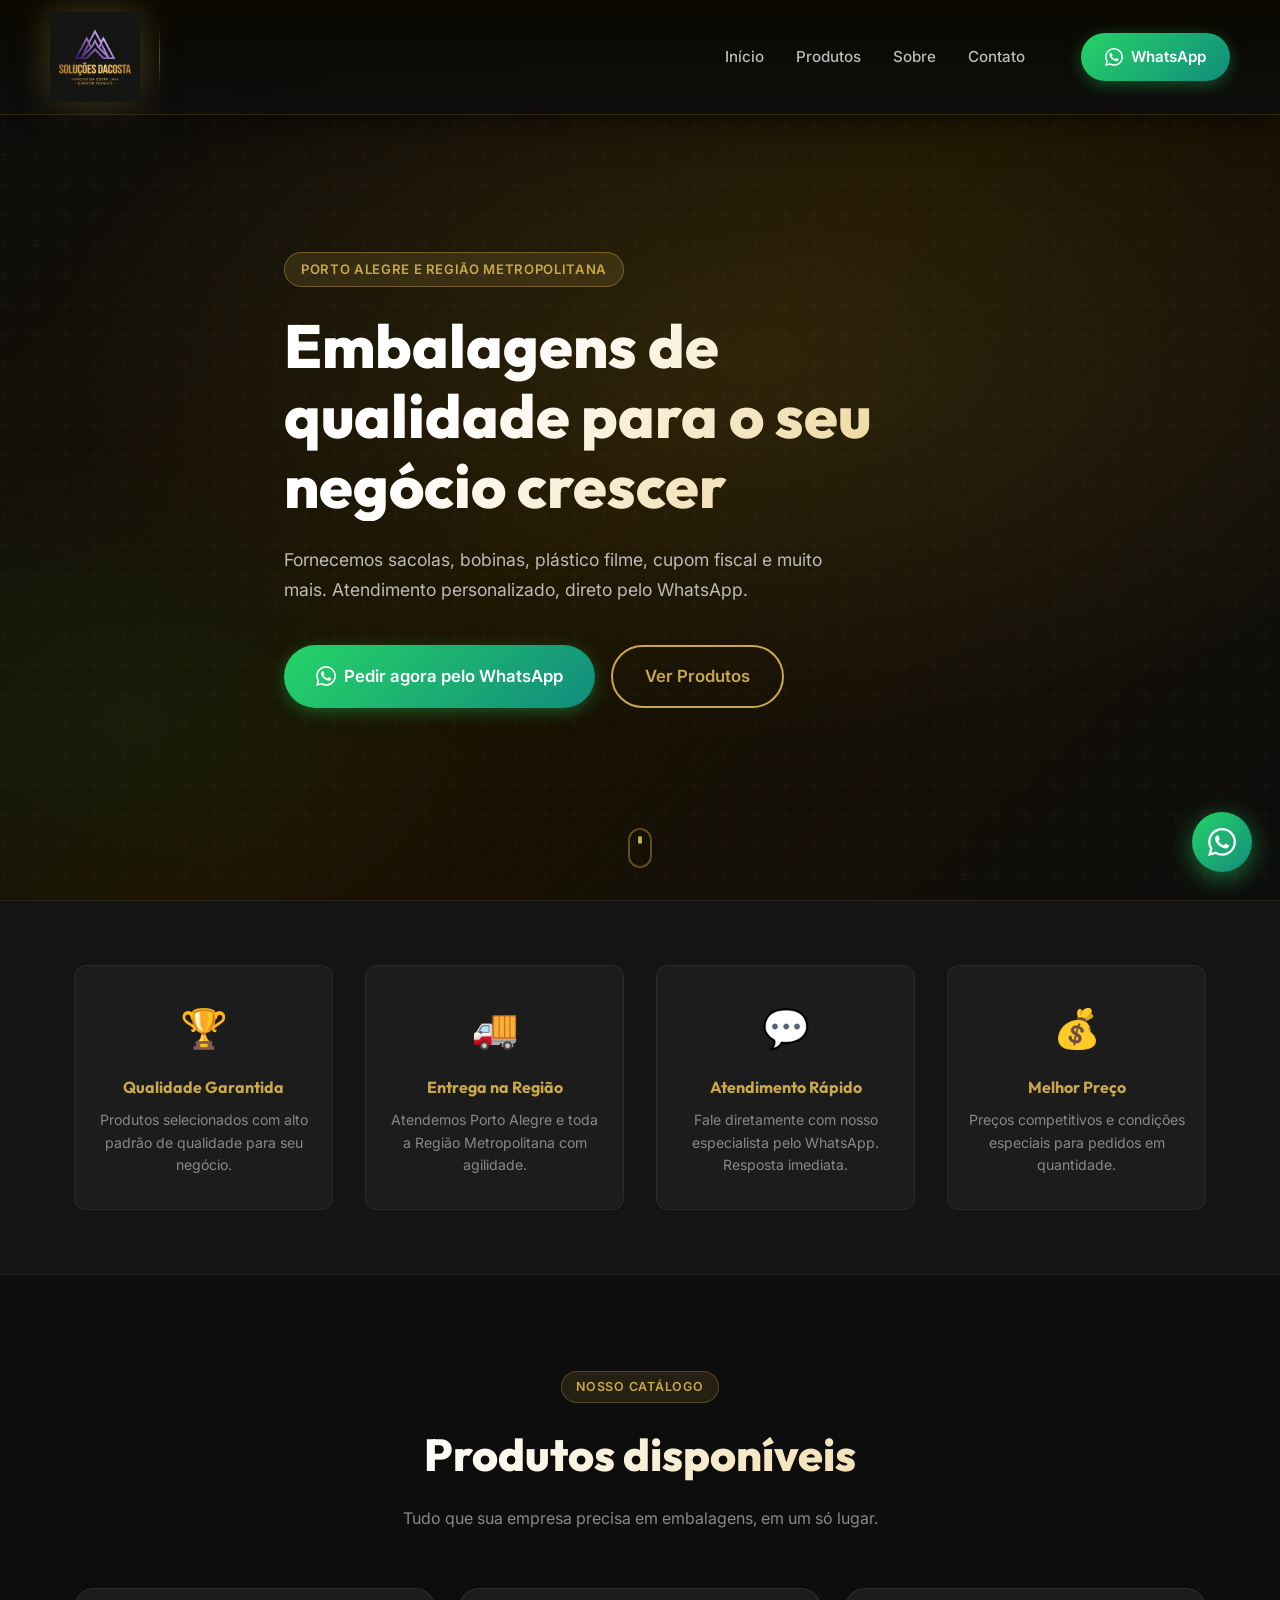
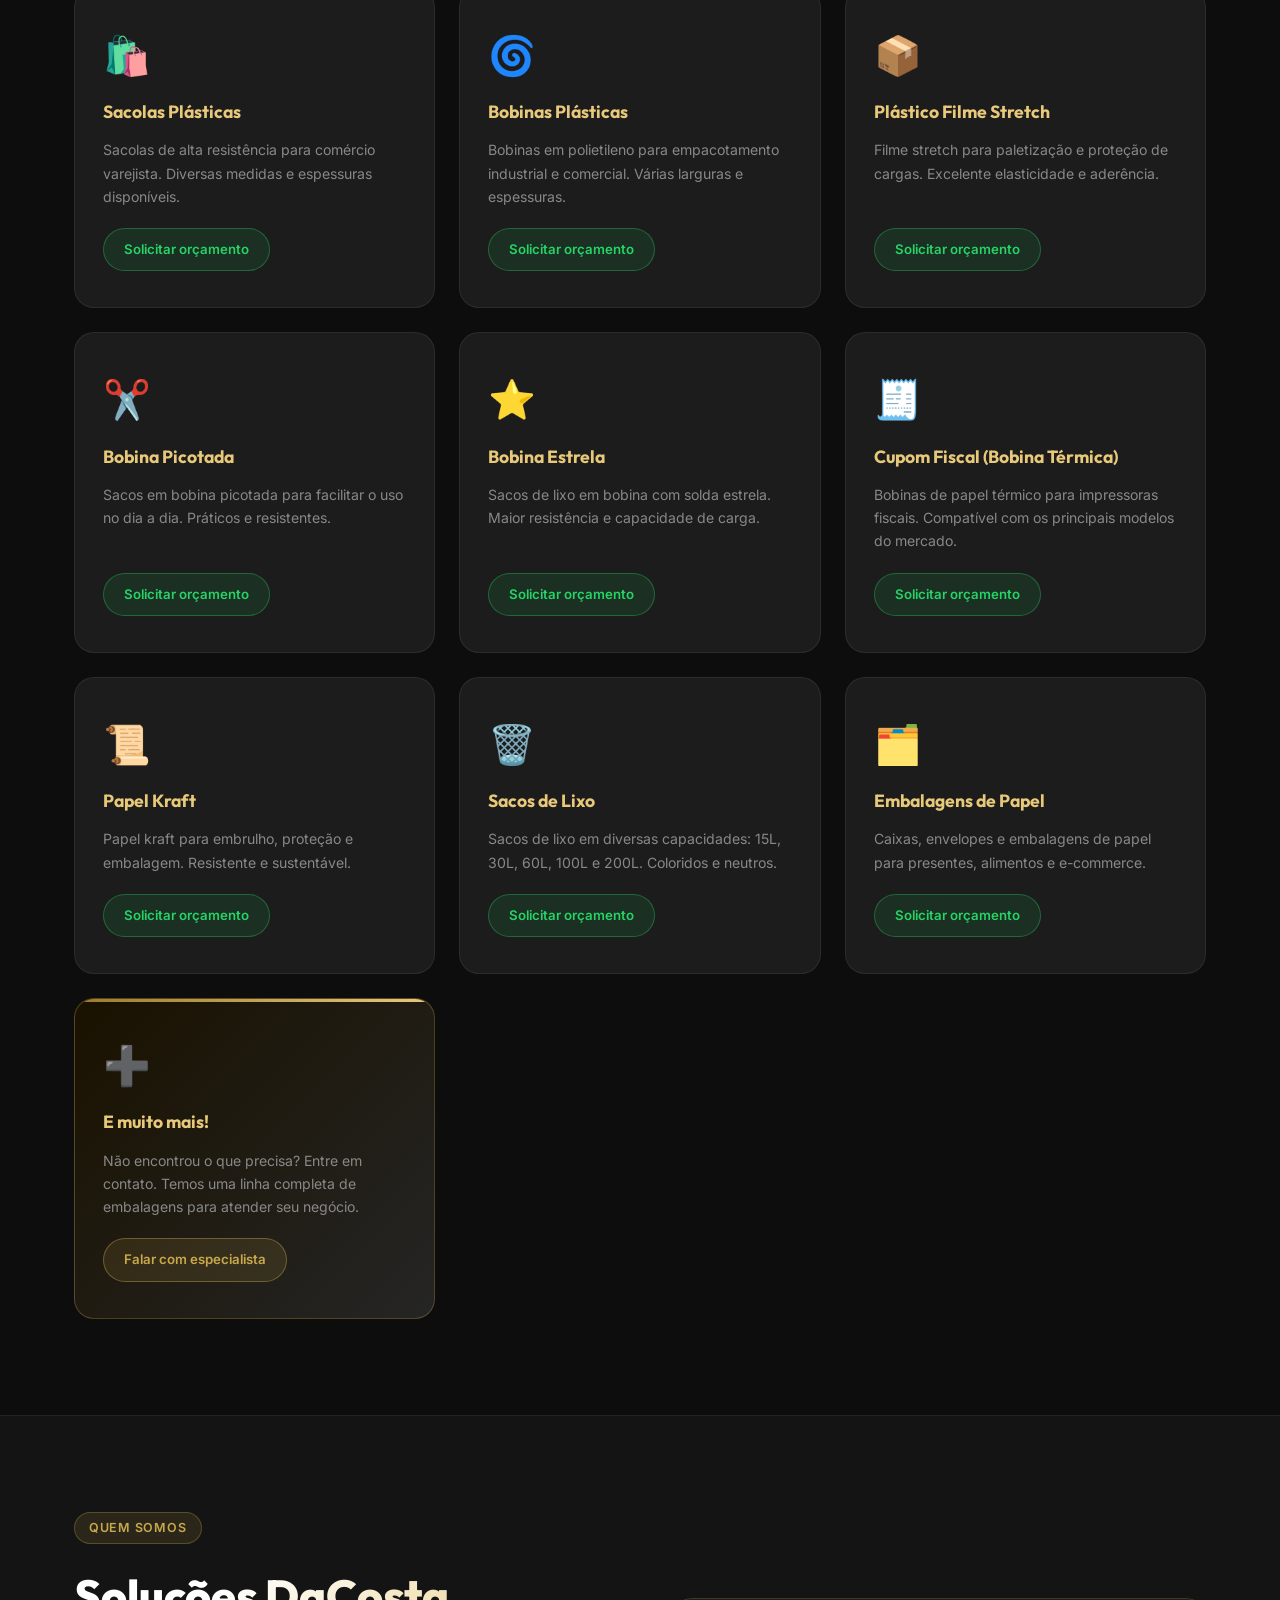
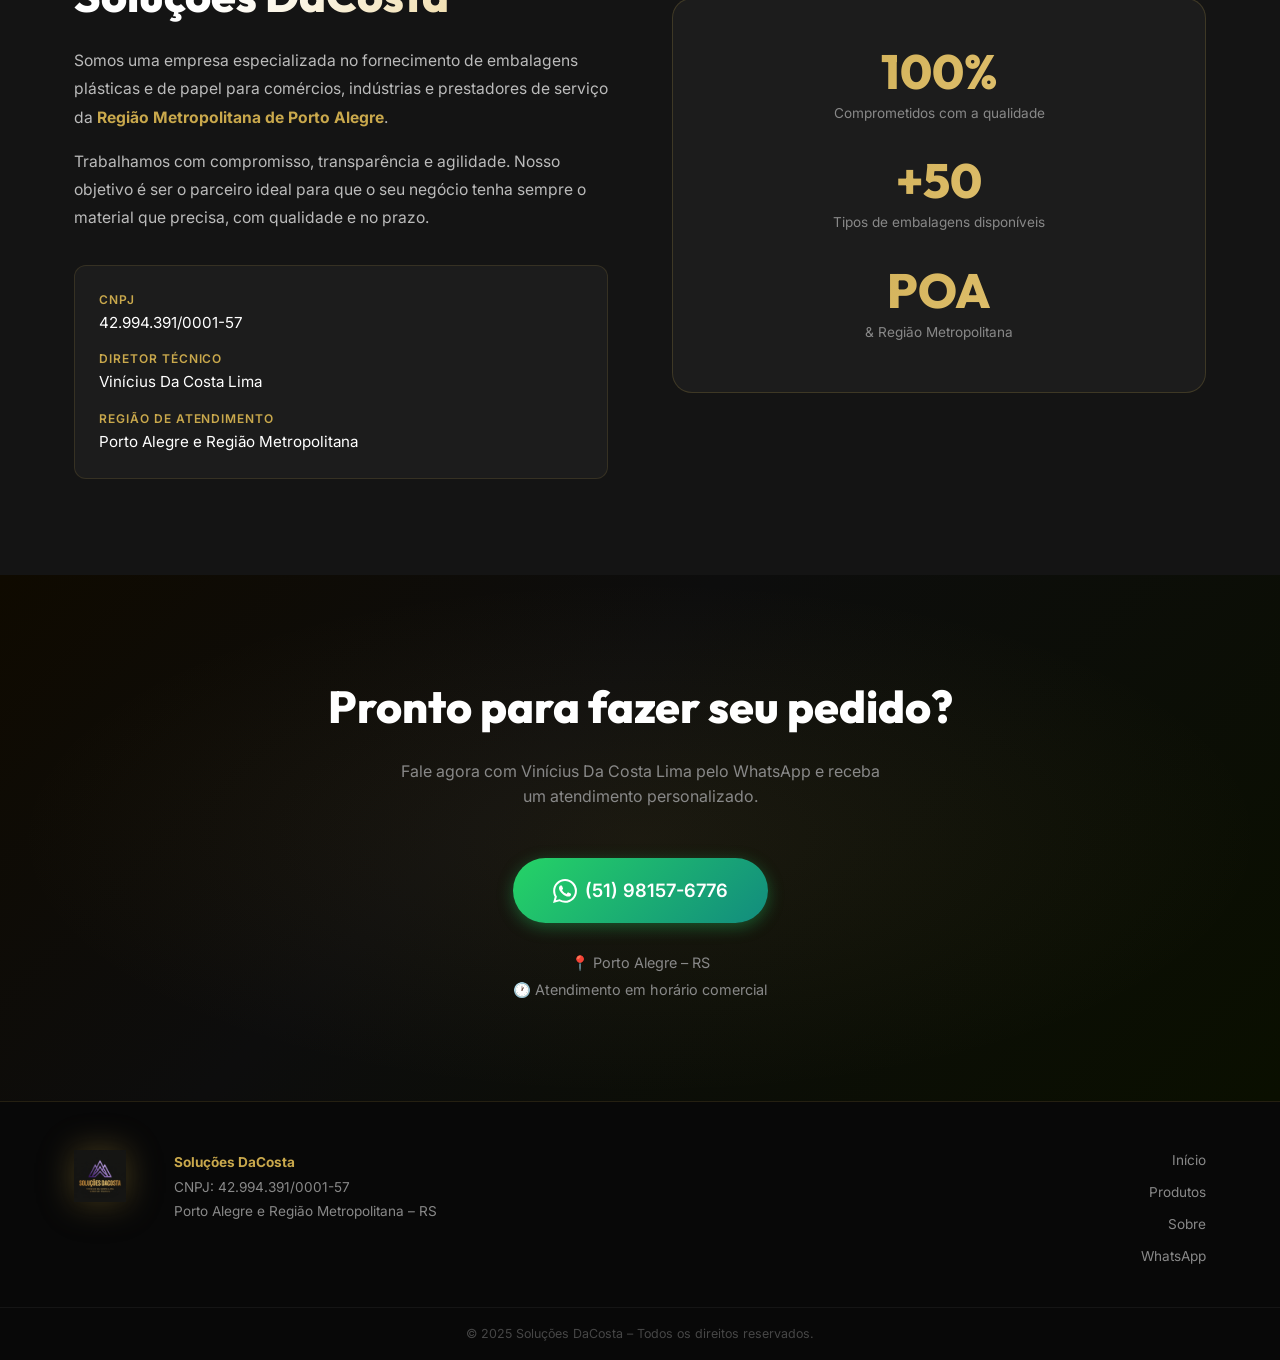
==== commit 1db420d0: "🎨 Header impactante - logo maior em destaque único" ====
--- a/index.html
+++ b/index.html
@@ -38,9 +38,6 @@
   <section class="hero" id="inicio">
     <div class="hero-overlay"></div>
     <div class="container hero-content">
-      <div class="hero-logo-wrap">
-        <img src="logo.png" alt="Soluções DaCosta" class="logo-img logo-img--hero" />
-      </div>
       <span class="hero-badge">Porto Alegre e Região Metropolitana</span>
       <h1 class="hero-title">Embalagens de qualidade para o seu negócio crescer</h1>
       <p class="hero-subtitle">Fornecemos sacolas, bobinas, plástico filme, cupom fiscal e muito mais. Atendimento personalizado, direto pelo WhatsApp.</p>
--- a/styles.css
+++ b/styles.css
@@ -86,27 +86,55 @@
   position: fixed;
   top: 0; left: 0; right: 0;
   z-index: 1000;
-  padding: 16px 0;
-  transition: var(--transition);
-  background: transparent;
+  padding: 0;
+  transition: var(--transition);
+  background: linear-gradient(180deg, rgba(10,8,0,0.98) 0%, rgba(13,13,13,0.92) 100%);
+  backdrop-filter: blur(16px);
+  border-bottom: 1px solid rgba(201,168,76,0.2);
+  box-shadow: 0 4px 32px rgba(0,0,0,0.6);
 }
 .header.scrolled {
-  background: rgba(13,13,13,0.95);
-  backdrop-filter: blur(12px);
-  padding: 10px 0;
-  box-shadow: 0 2px 20px rgba(0,0,0,0.5);
+  background: rgba(10,8,0,0.99);
+  backdrop-filter: blur(20px);
+  border-bottom-color: rgba(201,168,76,0.35);
+  box-shadow: 0 4px 40px rgba(0,0,0,0.8), 0 1px 0 rgba(201,168,76,0.15);
 }
 
 .header-inner {
   display: flex;
   align-items: center;
-  gap: 32px;
-}
-
-.logo { flex-shrink: 0; }
-.logo-img { height: 72px; width: auto; object-fit: contain; filter: drop-shadow(0 2px 12px rgba(201,168,76,0.3)); }
-.logo-img--small { height: 48px; }
-.logo-img--hero { height: 160px; width: auto; object-fit: contain; filter: drop-shadow(0 4px 32px rgba(201,168,76,0.4)); margin-bottom: 32px; animation: fadeInUp 0.5s ease both; }
+  gap: 40px;
+  padding: 12px 0;
+}
+
+.logo {
+  flex-shrink: 0;
+  position: relative;
+}
+.logo::after {
+  content: '';
+  position: absolute;
+  right: -20px;
+  top: 50%;
+  transform: translateY(-50%);
+  width: 1px;
+  height: 60px;
+  background: linear-gradient(180deg, transparent, rgba(201,168,76,0.4), transparent);
+}
+
+.logo-img {
+  height: 90px;
+  width: auto;
+  object-fit: contain;
+  filter: drop-shadow(0 0 16px rgba(201,168,76,0.35)) drop-shadow(0 2px 8px rgba(0,0,0,0.8));
+  transition: var(--transition);
+}
+.logo-img:hover {
+  filter: drop-shadow(0 0 24px rgba(201,168,76,0.6)) drop-shadow(0 2px 8px rgba(0,0,0,0.8));
+  transform: scale(1.03);
+}
+.logo-img--small { height: 52px; }
+.logo-img--hero { display: none; }
 
 .nav {
   display: flex;
@@ -181,8 +209,8 @@
 .hero-content {
   position: relative;
   z-index: 2;
-  padding: 140px 24px 80px;
-  max-width: 720px;
+  padding: 160px 24px 100px;
+  max-width: 760px;
 }
 
 .hero-logo-wrap {
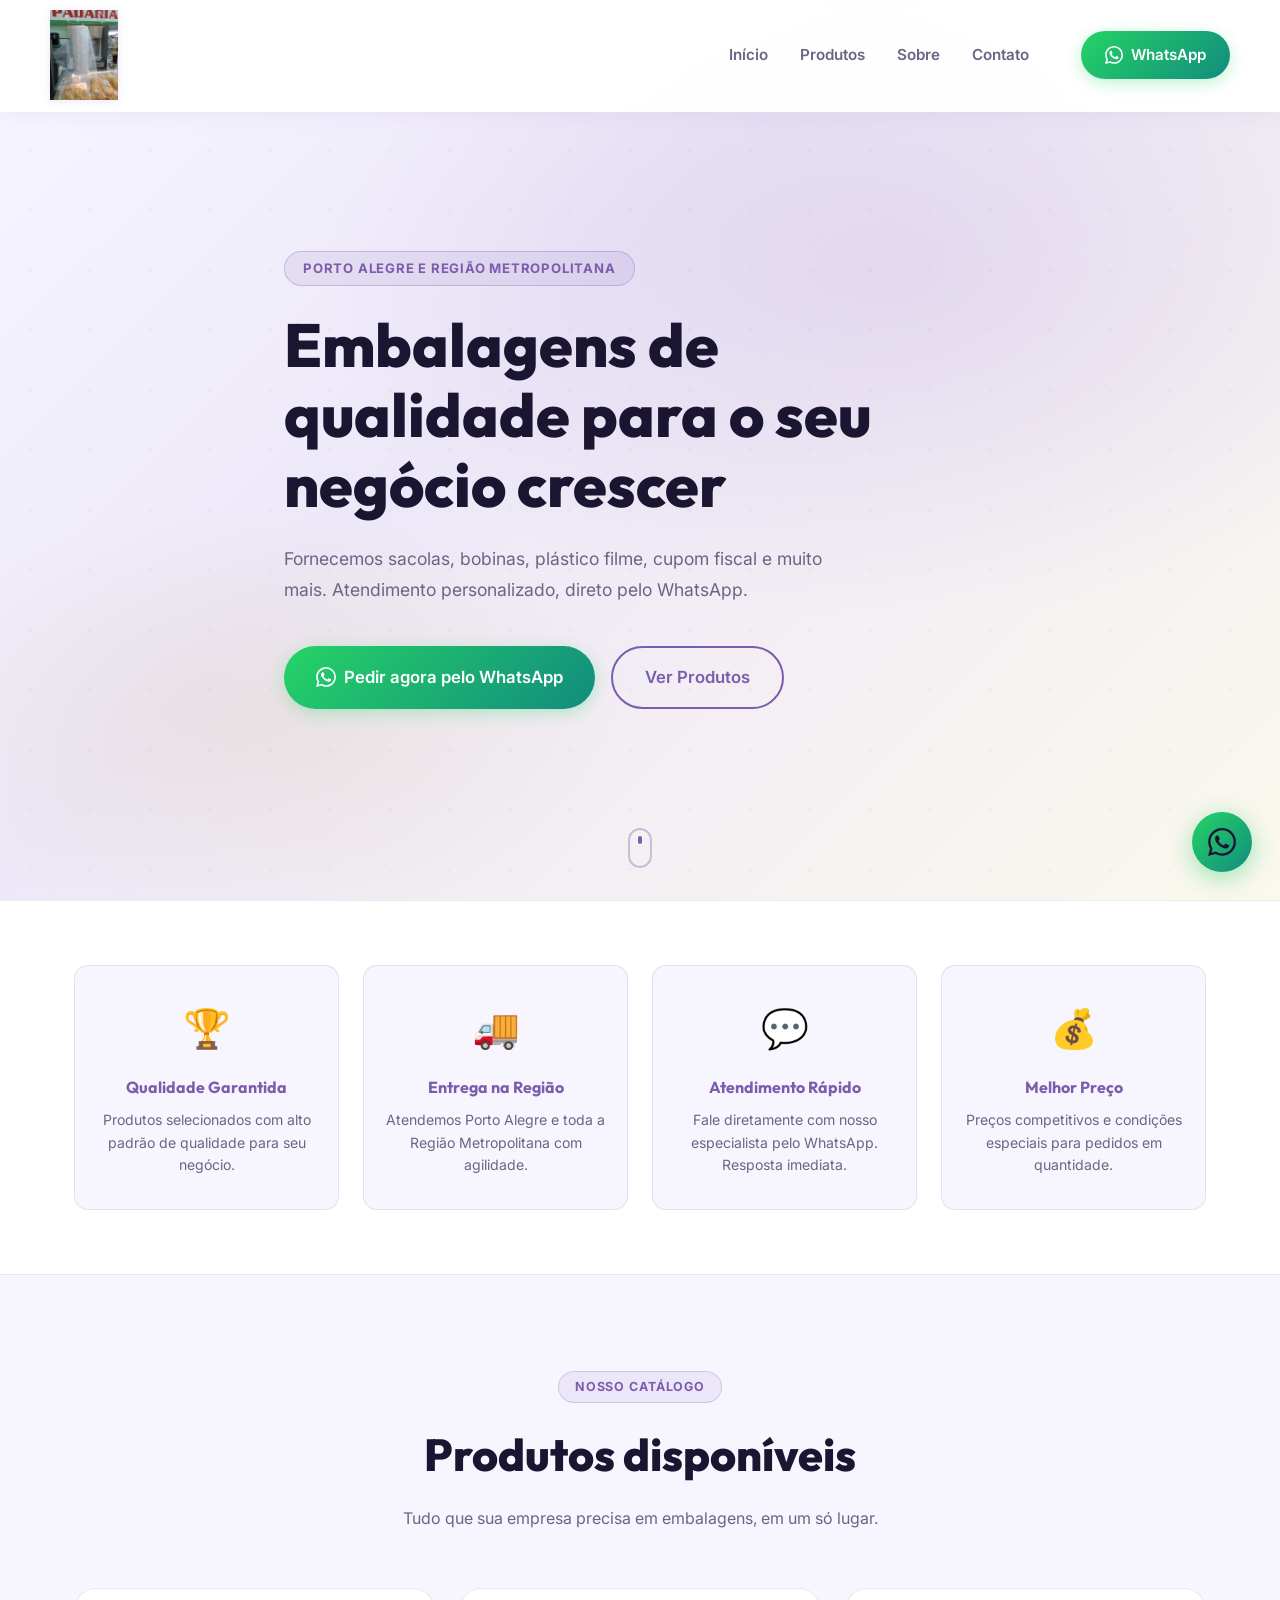
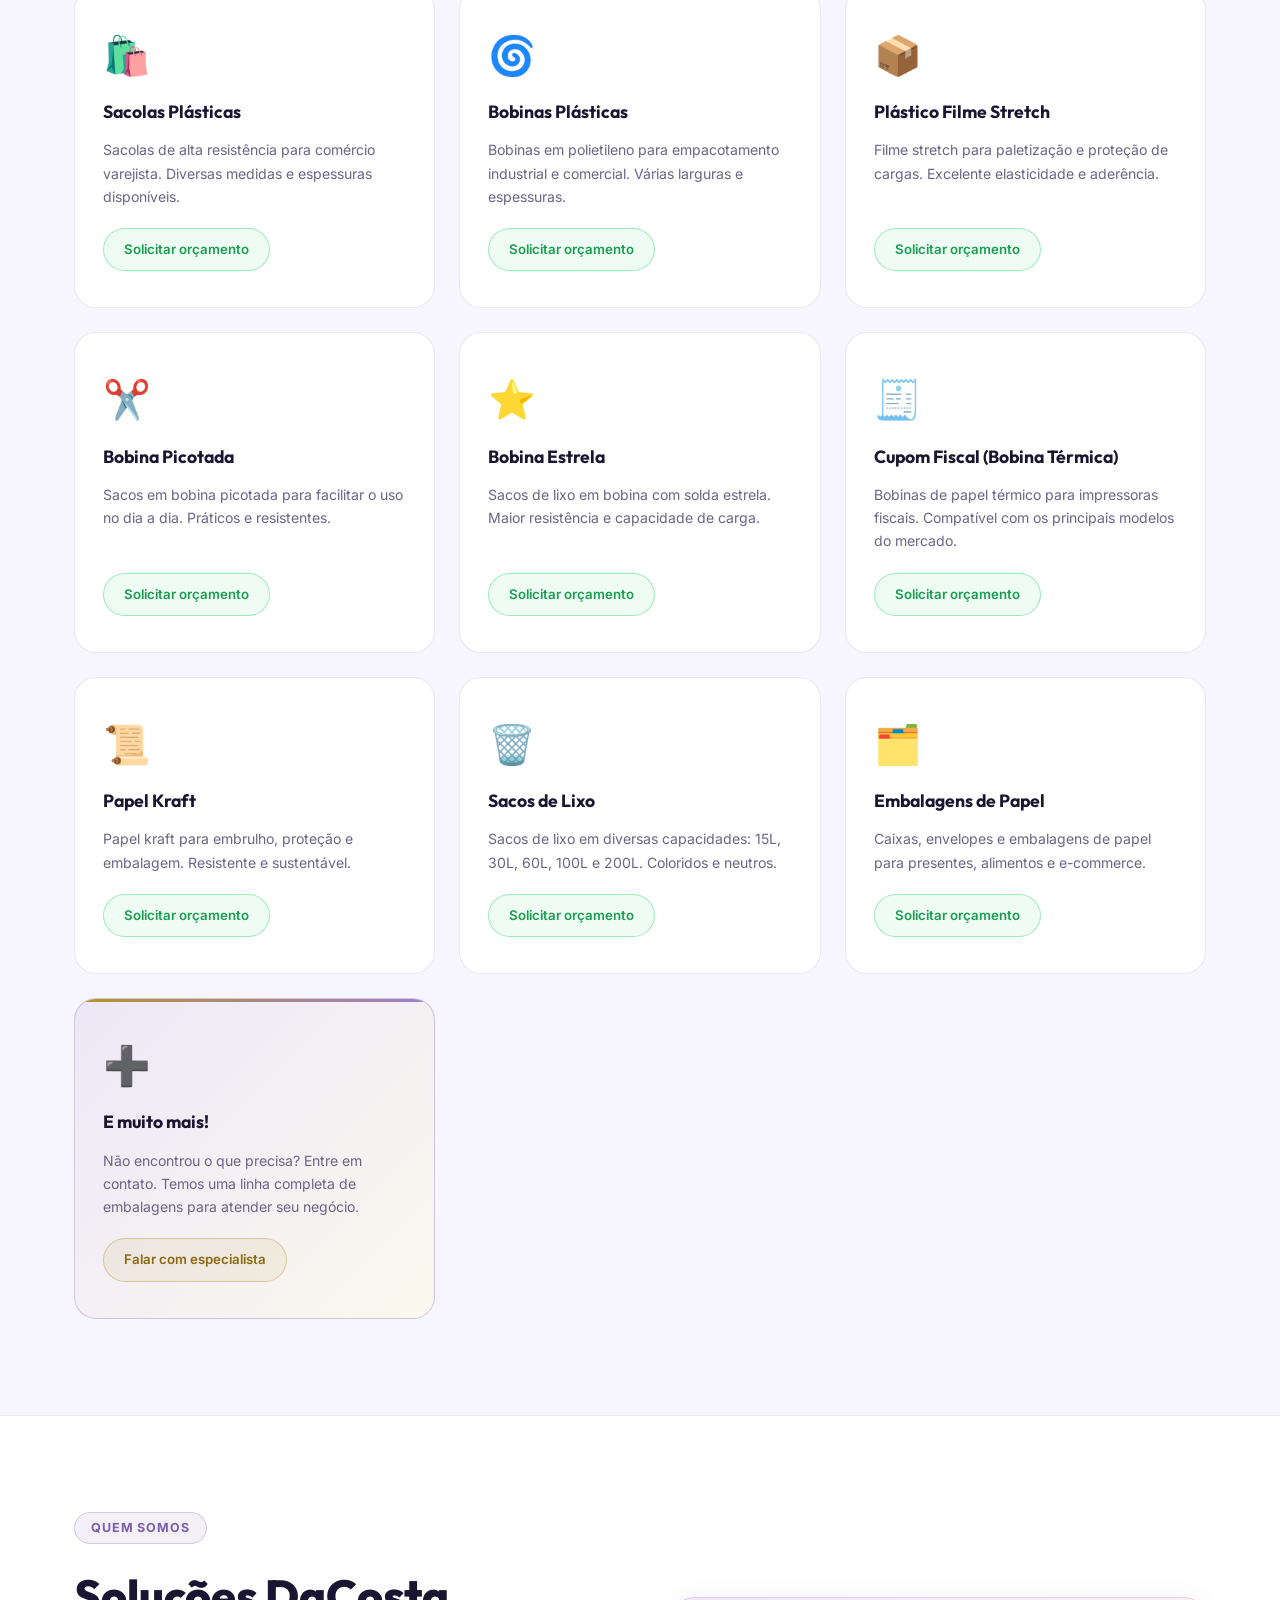
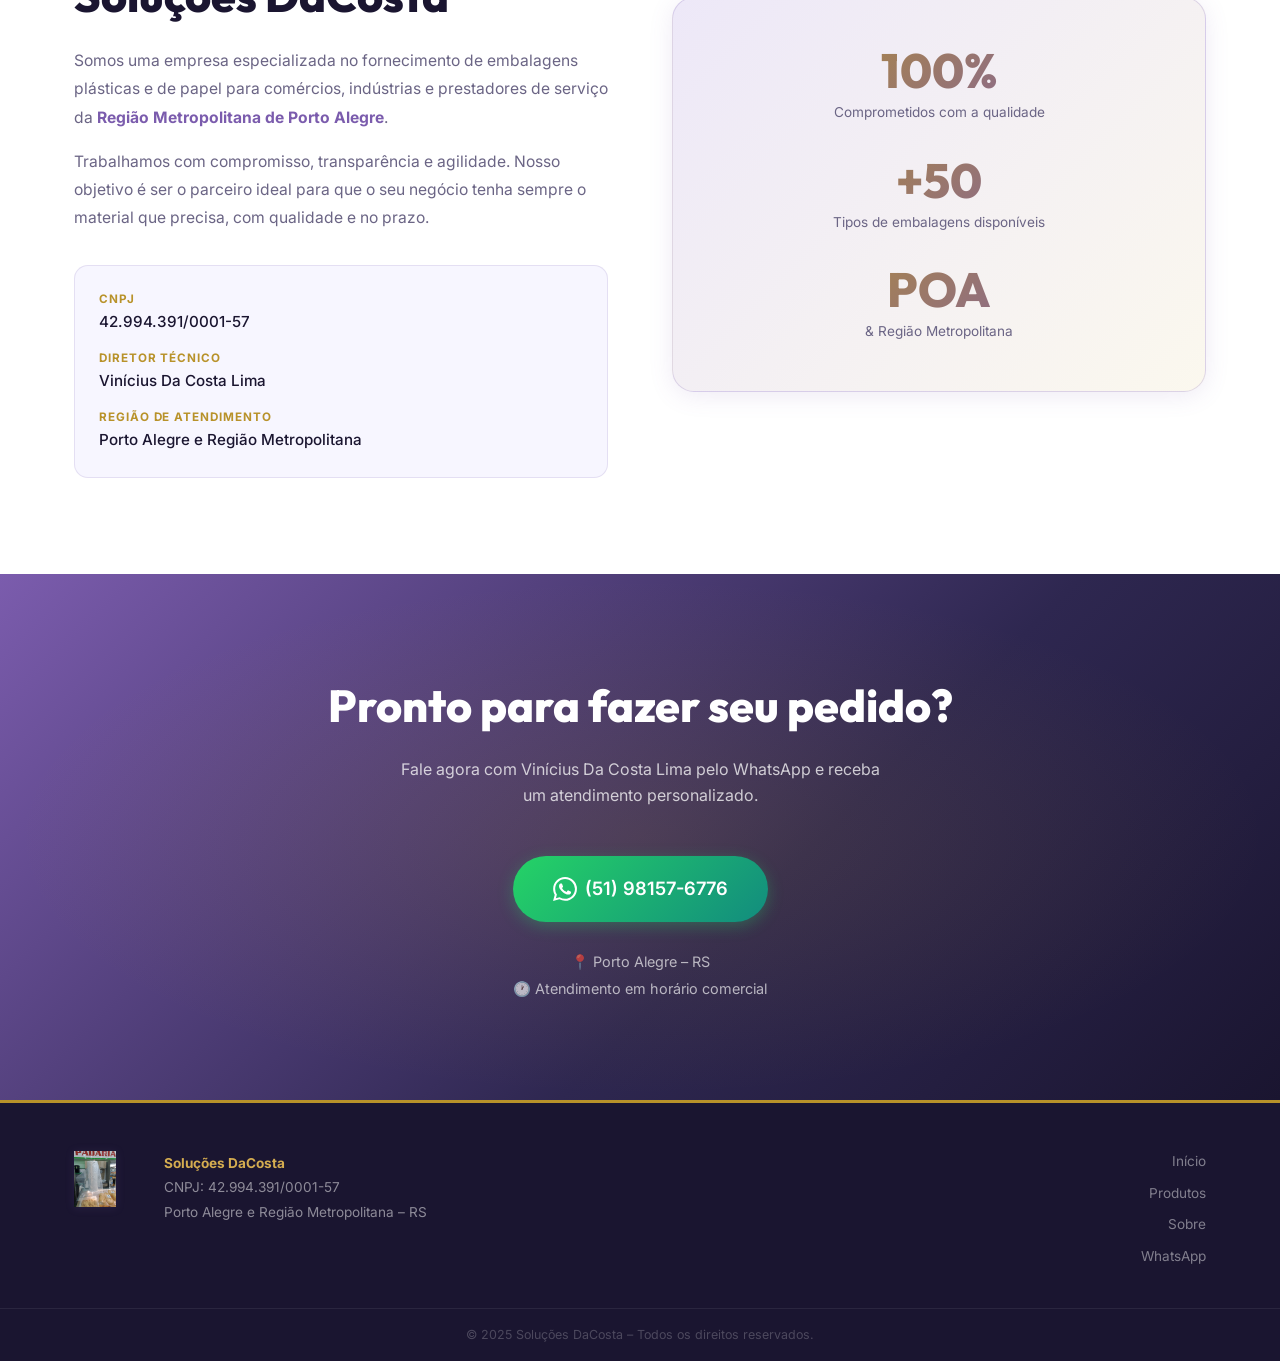
==== commit c94fd2cf: "update logo to user provided jpeg image" ====
--- a/index.html
+++ b/index.html
@@ -16,7 +16,7 @@
   <header class="header" id="header">
     <div class="container header-inner">
       <div class="logo">
-        <img src="logo.png" alt="Soluções DaCosta" class="logo-img" />
+        <img src="logo.jpeg" alt="Soluções DaCosta" class="logo-img" />
       </div>
       <nav class="nav" id="nav">
         <a href="#inicio" class="nav-link">Início</a>
@@ -228,7 +228,7 @@
   <footer class="footer">
     <div class="container footer-inner">
       <div class="footer-logo">
-        <img src="logo.png" alt="Soluções DaCosta" class="logo-img logo-img--small" />
+        <img src="logo.jpeg" alt="Soluções DaCosta" class="logo-img logo-img--small" />
       </div>
       <div class="footer-info">
         <p><strong>Soluções DaCosta</strong></p>
--- a/styles.css
+++ b/styles.css
@@ -2,43 +2,44 @@
 *, *::before, *::after { box-sizing: border-box; margin: 0; padding: 0; }
 
 :root {
-  --gold: #C9A84C;
-  --gold-light: #E8C97A;
-  --gold-dark: #9E7A2E;
-  --dark: #0D0D0D;
-  --dark-2: #141414;
-  --dark-3: #1C1C1C;
-  --dark-4: #252525;
-  --gray: #888;
-  --gray-light: #bbb;
-  --white: #FFFFFF;
-  --green-wa: #25D366;
-  --green-wa-dark: #128C7E;
-  --radius: 12px;
-  --radius-lg: 20px;
-  --shadow: 0 4px 24px rgba(0,0,0,0.4);
-  --shadow-gold: 0 4px 24px rgba(201,168,76,0.25);
-  --transition: all 0.3s cubic-bezier(.4,0,.2,1);
-  --font-body: 'Inter', sans-serif;
-  --font-head: 'Outfit', sans-serif;
+  --gold:        #B8922A;
+  --gold-light:  #D4AC50;
+  --gold-dark:   #8A6A10;
+  --purple:      #7B5CAD;
+  --purple-light:#A07FD0;
+  --purple-soft: #EDE8F8;
+  --bg:          #FFFFFF;
+  --bg-2:        #F7F6FF;
+  --bg-3:        #F0EEF9;
+  --bg-4:        #EAE7F5;
+  --dark:        #1A1530;
+  --dark-2:      #2E2750;
+  --gray:        #6B6585;
+  --gray-light:  #9D98B5;
+  --border:      rgba(123,92,173,0.15);
+  --border-gold: rgba(184,146,42,0.3);
+  --white:       #FFFFFF;
+  --green-wa:    #25D366;
+  --green-wa-dk: #128C7E;
+  --radius:      14px;
+  --radius-lg:   22px;
+  --shadow:      0 4px 24px rgba(123,92,173,0.12);
+  --shadow-lg:   0 8px 40px rgba(123,92,173,0.18);
+  --shadow-gold: 0 4px 24px rgba(184,146,42,0.2);
+  --transition:  all 0.3s cubic-bezier(.4,0,.2,1);
+  --font-body:   'Inter', sans-serif;
+  --font-head:   'Outfit', sans-serif;
 }
 
 html { scroll-behavior: smooth; }
-
 body {
   font-family: var(--font-body);
-  background: var(--dark);
-  color: var(--white);
+  background: var(--bg);
+  color: var(--dark);
   line-height: 1.6;
   overflow-x: hidden;
 }
-
-.container {
-  max-width: 1180px;
-  margin: 0 auto;
-  padding: 0 24px;
-}
-
+.container { max-width: 1180px; margin: 0 auto; padding: 0 24px; }
 img { max-width: 100%; display: block; }
 a { text-decoration: none; color: inherit; }
 
@@ -56,85 +57,63 @@
   transition: var(--transition);
   white-space: nowrap;
 }
-
 .btn-whatsapp {
-  background: linear-gradient(135deg, var(--green-wa), var(--green-wa-dark));
+  background: linear-gradient(135deg, #25D366, #128C7E);
   color: #fff;
-  box-shadow: 0 4px 16px rgba(37,211,102,0.35);
+  box-shadow: 0 4px 16px rgba(37,211,102,0.3);
 }
 .btn-whatsapp:hover {
   transform: translateY(-2px);
-  box-shadow: 0 8px 28px rgba(37,211,102,0.5);
-}
-
+  box-shadow: 0 8px 28px rgba(37,211,102,0.45);
+}
 .btn-outline {
   background: transparent;
-  color: var(--gold);
-  border: 2px solid var(--gold);
+  color: var(--purple);
+  border: 2px solid var(--purple);
 }
 .btn-outline:hover {
-  background: var(--gold);
-  color: var(--dark);
+  background: var(--purple);
+  color: #fff;
   transform: translateY(-2px);
 }
-
-.btn-lg { padding: 16px 32px; font-size: 1.05rem; }
-.btn-xl { padding: 18px 40px; font-size: 1.15rem; }
+.btn-lg  { padding: 16px 32px; font-size: 1.05rem; }
+.btn-xl  { padding: 18px 40px; font-size: 1.15rem; }
 
 /* ===== HEADER ===== */
 .header {
   position: fixed;
   top: 0; left: 0; right: 0;
   z-index: 1000;
-  padding: 0;
-  transition: var(--transition);
-  background: linear-gradient(180deg, rgba(10,8,0,0.98) 0%, rgba(13,13,13,0.92) 100%);
+  transition: var(--transition);
+  background: rgba(255,255,255,0.97);
   backdrop-filter: blur(16px);
-  border-bottom: 1px solid rgba(201,168,76,0.2);
-  box-shadow: 0 4px 32px rgba(0,0,0,0.6);
+  border-bottom: 2px solid transparent;
+  box-shadow: 0 2px 20px rgba(123,92,173,0.08);
 }
 .header.scrolled {
-  background: rgba(10,8,0,0.99);
-  backdrop-filter: blur(20px);
-  border-bottom-color: rgba(201,168,76,0.35);
-  box-shadow: 0 4px 40px rgba(0,0,0,0.8), 0 1px 0 rgba(201,168,76,0.15);
-}
-
+  border-bottom-color: var(--border-gold);
+  box-shadow: 0 4px 32px rgba(123,92,173,0.14);
+}
 .header-inner {
   display: flex;
   align-items: center;
-  gap: 40px;
-  padding: 12px 0;
-}
-
-.logo {
-  flex-shrink: 0;
-  position: relative;
-}
-.logo::after {
-  content: '';
-  position: absolute;
-  right: -20px;
-  top: 50%;
-  transform: translateY(-50%);
-  width: 1px;
-  height: 60px;
-  background: linear-gradient(180deg, transparent, rgba(201,168,76,0.4), transparent);
-}
-
+  gap: 36px;
+  padding: 10px 0;
+}
+.logo { flex-shrink: 0; }
 .logo-img {
   height: 90px;
+  max-width: 260px;
   width: auto;
   object-fit: contain;
-  filter: drop-shadow(0 0 16px rgba(201,168,76,0.35)) drop-shadow(0 2px 8px rgba(0,0,0,0.8));
-  transition: var(--transition);
+  transition: var(--transition);
+  filter: drop-shadow(0 1px 4px rgba(123,92,173,0.15));
 }
 .logo-img:hover {
-  filter: drop-shadow(0 0 24px rgba(201,168,76,0.6)) drop-shadow(0 2px 8px rgba(0,0,0,0.8));
   transform: scale(1.03);
-}
-.logo-img--small { height: 52px; }
-.logo-img--hero { display: none; }
+  filter: drop-shadow(0 2px 8px rgba(123,92,173,0.3));
+}
+.logo-img--small { height: 56px; max-width: 180px; }
 
 .nav {
   display: flex;
@@ -142,10 +121,9 @@
   gap: 32px;
   margin-left: auto;
 }
-
 .nav-link {
-  color: var(--gray-light);
-  font-weight: 500;
+  color: var(--gray);
+  font-weight: 600;
   font-size: 0.95rem;
   transition: var(--transition);
   position: relative;
@@ -176,7 +154,7 @@
 .hamburger span {
   display: block;
   width: 24px; height: 2px;
-  background: var(--white);
+  background: var(--dark);
   border-radius: 2px;
   transition: var(--transition);
 }
@@ -188,92 +166,72 @@
   align-items: center;
   position: relative;
   overflow: hidden;
-  background: linear-gradient(135deg, #0D0D0D 0%, #1a1200 50%, #0D0D0D 100%);
-}
-
+  background: linear-gradient(135deg, #F7F6FF 0%, #EDE8F8 40%, #FBF8EE 100%);
+}
 .hero::before {
   content: '';
   position: absolute;
   inset: 0;
   background:
-    radial-gradient(ellipse 80% 60% at 60% 40%, rgba(201,168,76,0.12) 0%, transparent 70%),
-    radial-gradient(ellipse 50% 50% at 10% 80%, rgba(37,211,102,0.06) 0%, transparent 60%);
-}
-
+    radial-gradient(ellipse 70% 60% at 70% 30%, rgba(160,127,208,0.18) 0%, transparent 65%),
+    radial-gradient(ellipse 50% 40% at 20% 80%, rgba(184,146,42,0.1) 0%, transparent 60%);
+}
 .hero-overlay {
-  position: absolute;
-  inset: 0;
-  background: url("data:image/svg+xml,%3Csvg width='60' height='60' viewBox='0 0 60 60' xmlns='http://www.w3.org/2000/svg'%3E%3Cg fill='none' fill-rule='evenodd'%3E%3Cg fill='%23C9A84C' fill-opacity='0.03'%3E%3Cpath d='M36 34v-4h-2v4h-4v2h4v4h2v-4h4v-2h-4zm0-30V0h-2v4h-4v2h4v4h2V6h4V4h-4zM6 34v-4H4v4H0v2h4v4h2v-4h4v-2H6zM6 4V0H4v4H0v2h4v4h2V6h4V4H6z'/%3E%3C/g%3E%3C/g%3E%3C/svg%3E");
-}
-
+  position: absolute; inset: 0;
+  background: url("data:image/svg+xml,%3Csvg width='60' height='60' viewBox='0 0 60 60' xmlns='http://www.w3.org/2000/svg'%3E%3Cg fill='%237B5CAD' fill-opacity='0.04'%3E%3Ccircle cx='30' cy='30' r='2'/%3E%3C/g%3E%3C/svg%3E");
+}
 .hero-content {
-  position: relative;
-  z-index: 2;
+  position: relative; z-index: 2;
   padding: 160px 24px 100px;
   max-width: 760px;
 }
-
-.hero-logo-wrap {
-  animation: fadeInUp 0.5s ease both;
-}
-
 .hero-badge {
   display: inline-block;
-  background: rgba(201,168,76,0.15);
-  border: 1px solid rgba(201,168,76,0.4);
-  color: var(--gold);
-  padding: 6px 16px;
+  background: rgba(123,92,173,0.1);
+  border: 1px solid rgba(123,92,173,0.3);
+  color: var(--purple);
+  padding: 6px 18px;
   border-radius: 50px;
   font-size: 0.82rem;
-  font-weight: 600;
-  letter-spacing: 0.05em;
+  font-weight: 700;
+  letter-spacing: 0.06em;
   text-transform: uppercase;
   margin-bottom: 24px;
   animation: fadeInUp 0.6s ease both;
 }
-
 .hero-title {
   font-family: var(--font-head);
   font-size: clamp(2.2rem, 5vw, 3.8rem);
   font-weight: 800;
   line-height: 1.15;
   margin-bottom: 24px;
-  background: linear-gradient(135deg, #fff 30%, var(--gold-light) 100%);
-  -webkit-background-clip: text;
-  -webkit-text-fill-color: transparent;
-  background-clip: text;
+  color: var(--dark);
   animation: fadeInUp 0.6s ease 0.1s both;
 }
-
+.hero-title span { color: var(--gold); }
 .hero-subtitle {
   font-size: 1.1rem;
-  color: var(--gray-light);
+  color: var(--gray);
   margin-bottom: 40px;
   max-width: 560px;
-  line-height: 1.7;
+  line-height: 1.75;
   animation: fadeInUp 0.6s ease 0.2s both;
 }
-
 .hero-actions {
   display: flex;
   flex-wrap: wrap;
   gap: 16px;
   animation: fadeInUp 0.6s ease 0.3s both;
 }
-
 .hero-scroll-indicator {
-  position: absolute;
-  bottom: 32px;
-  left: 50%;
-  transform: translateX(-50%);
-  z-index: 2;
+  position: absolute; bottom: 32px; left: 50%;
+  transform: translateX(-50%); z-index: 2;
 }
 .hero-scroll-indicator span {
   display: block;
   width: 24px; height: 40px;
-  border: 2px solid rgba(201,168,76,0.4);
-  border-radius: 12px;
-  position: relative;
+  border: 2px solid rgba(123,92,173,0.35);
+  border-radius: 12px; position: relative;
 }
 .hero-scroll-indicator span::after {
   content: '';
@@ -281,7 +239,7 @@
   top: 6px; left: 50%;
   transform: translateX(-50%);
   width: 4px; height: 8px;
-  background: var(--gold);
+  background: var(--purple);
   border-radius: 2px;
   animation: scroll-bounce 1.5s ease infinite;
 }
@@ -289,44 +247,36 @@
 /* ===== DIFERENCIAIS ===== */
 .diferenciais {
   padding: 64px 0;
-  background: var(--dark-2);
-  border-top: 1px solid rgba(201,168,76,0.1);
-  border-bottom: 1px solid rgba(201,168,76,0.1);
-}
-
+  background: var(--bg);
+  border-top: 1px solid var(--border);
+  border-bottom: 1px solid var(--border);
+}
 .diferenciais-grid {
   display: grid;
   grid-template-columns: repeat(4, 1fr);
-  gap: 32px;
-}
-
+  gap: 24px;
+}
 .diferencial-card {
   text-align: center;
   padding: 32px 20px;
-  background: var(--dark-3);
+  background: var(--bg-2);
   border-radius: var(--radius);
-  border: 1px solid rgba(201,168,76,0.1);
+  border: 1px solid var(--border);
   transition: var(--transition);
 }
 .diferencial-card:hover {
-  border-color: rgba(201,168,76,0.4);
+  border-color: var(--purple-light);
   transform: translateY(-4px);
-  box-shadow: var(--shadow-gold);
-}
-
-.diferencial-icon {
-  font-size: 2.4rem;
-  margin-bottom: 16px;
-}
-
+  box-shadow: var(--shadow-lg);
+}
+.diferencial-icon { font-size: 2.4rem; margin-bottom: 16px; }
 .diferencial-card h3 {
   font-family: var(--font-head);
   font-size: 1rem;
   font-weight: 700;
-  color: var(--gold);
+  color: var(--purple);
   margin-bottom: 8px;
 }
-
 .diferencial-card p {
   font-size: 0.88rem;
   color: var(--gray);
@@ -334,36 +284,28 @@
 }
 
 /* ===== SECTION HELPERS ===== */
-.section-header {
-  text-align: center;
-  margin-bottom: 56px;
-}
-
+.section-header { text-align: center; margin-bottom: 56px; }
 .section-badge {
   display: inline-block;
-  background: rgba(201,168,76,0.12);
-  border: 1px solid rgba(201,168,76,0.3);
-  color: var(--gold);
-  padding: 5px 14px;
+  background: rgba(123,92,173,0.09);
+  border: 1px solid rgba(123,92,173,0.25);
+  color: var(--purple);
+  padding: 5px 16px;
   border-radius: 50px;
   font-size: 0.78rem;
-  font-weight: 600;
-  letter-spacing: 0.06em;
+  font-weight: 700;
+  letter-spacing: 0.07em;
   text-transform: uppercase;
   margin-bottom: 16px;
 }
-
 .section-title {
   font-family: var(--font-head);
   font-size: clamp(1.8rem, 4vw, 2.8rem);
   font-weight: 800;
   margin-bottom: 16px;
-  background: linear-gradient(135deg, #fff 30%, var(--gold-light) 100%);
-  -webkit-background-clip: text;
-  -webkit-text-fill-color: transparent;
-  background-clip: text;
-}
-
+  color: var(--dark);
+}
+.section-title span { color: var(--gold); }
 .section-subtitle {
   font-size: 1rem;
   color: var(--gray);
@@ -372,20 +314,15 @@
 }
 
 /* ===== PRODUTOS ===== */
-.produtos {
-  padding: 96px 0;
-  background: var(--dark);
-}
-
+.produtos { padding: 96px 0; background: var(--bg-2); }
 .produtos-grid {
   display: grid;
   grid-template-columns: repeat(3, 1fr);
   gap: 24px;
 }
-
 .produto-card {
-  background: var(--dark-3);
-  border: 1px solid rgba(255,255,255,0.07);
+  background: var(--white);
+  border: 1px solid var(--border);
   border-radius: var(--radius-lg);
   padding: 36px 28px;
   display: flex;
@@ -400,41 +337,34 @@
   position: absolute;
   top: 0; left: 0; right: 0;
   height: 3px;
-  background: linear-gradient(90deg, var(--gold-dark), var(--gold-light));
+  background: linear-gradient(90deg, var(--gold), var(--purple-light));
   opacity: 0;
   transition: var(--transition);
 }
 .produto-card:hover {
-  border-color: rgba(201,168,76,0.3);
+  border-color: var(--purple-light);
   transform: translateY(-6px);
-  box-shadow: var(--shadow-gold);
+  box-shadow: var(--shadow-lg);
 }
 .produto-card:hover::before { opacity: 1; }
-
 .produto-card--destaque {
-  background: linear-gradient(135deg, #1a1200, var(--dark-4));
-  border-color: rgba(201,168,76,0.3);
+  background: linear-gradient(135deg, var(--purple-soft), #FBF8EE);
+  border-color: rgba(123,92,173,0.3);
 }
 .produto-card--destaque::before { opacity: 1; }
-
-.produto-icon {
-  font-size: 2.4rem;
-}
-
+.produto-icon { font-size: 2.4rem; }
 .produto-card h3 {
   font-family: var(--font-head);
   font-size: 1.1rem;
   font-weight: 700;
-  color: var(--gold-light);
-}
-
+  color: var(--dark);
+}
 .produto-card p {
   font-size: 0.88rem;
   color: var(--gray);
   line-height: 1.65;
   flex: 1;
 }
-
 .btn-produto {
   display: inline-flex;
   align-items: center;
@@ -443,9 +373,9 @@
   border-radius: 50px;
   font-size: 0.83rem;
   font-weight: 600;
-  background: rgba(37,211,102,0.1);
-  border: 1px solid rgba(37,211,102,0.35);
-  color: var(--green-wa);
+  background: rgba(37,211,102,0.08);
+  border: 1px solid rgba(37,211,102,0.4);
+  color: #1a9e51;
   transition: var(--transition);
   margin-top: 8px;
   width: fit-content;
@@ -456,94 +386,78 @@
   border-color: var(--green-wa);
   transform: translateY(-1px);
 }
-
 .btn-produto--gold {
-  background: rgba(201,168,76,0.12);
-  border-color: rgba(201,168,76,0.4);
-  color: var(--gold);
+  background: rgba(184,146,42,0.09);
+  border-color: rgba(184,146,42,0.4);
+  color: var(--gold-dark);
 }
 .btn-produto--gold:hover {
   background: var(--gold);
-  color: var(--dark);
+  color: #fff;
   border-color: var(--gold);
 }
 
 /* ===== SOBRE ===== */
 .sobre {
   padding: 96px 0;
-  background: var(--dark-2);
-  border-top: 1px solid rgba(201,168,76,0.1);
-}
-
+  background: var(--bg);
+  border-top: 1px solid var(--border);
+}
 .sobre-inner {
   display: grid;
   grid-template-columns: 1fr 1fr;
   gap: 64px;
   align-items: center;
 }
-
 .sobre-text p {
-  color: var(--gray-light);
+  color: var(--gray);
   font-size: 0.98rem;
   line-height: 1.8;
   margin-bottom: 16px;
 }
-.sobre-text strong { color: var(--gold); }
-
+.sobre-text strong { color: var(--purple); }
 .sobre-info {
   display: flex;
   flex-direction: column;
   gap: 14px;
   margin-top: 32px;
   padding: 24px;
-  background: var(--dark-3);
+  background: var(--bg-2);
   border-radius: var(--radius);
-  border: 1px solid rgba(201,168,76,0.15);
-}
-
-.info-item {
-  display: flex;
-  flex-direction: column;
-  gap: 2px;
-}
-
+  border: 1px solid var(--border);
+}
+.info-item { display: flex; flex-direction: column; gap: 2px; }
 .info-label {
-  font-size: 0.75rem;
+  font-size: 0.73rem;
   text-transform: uppercase;
   letter-spacing: 0.08em;
   color: var(--gold);
-  font-weight: 600;
-}
-
-.info-value {
-  font-size: 0.95rem;
-  color: var(--white);
-}
+  font-weight: 700;
+}
+.info-value { font-size: 0.95rem; color: var(--dark); font-weight: 500; }
 
 .sobre-card {
-  background: var(--dark-3);
+  background: linear-gradient(135deg, var(--purple-soft), #FBF8EE);
   border-radius: var(--radius-lg);
-  border: 1px solid rgba(201,168,76,0.2);
+  border: 1px solid rgba(123,92,173,0.2);
   padding: 48px 40px;
   display: flex;
   flex-direction: column;
   gap: 32px;
-}
-
+  box-shadow: var(--shadow);
+}
 .sobre-stat { text-align: center; }
-
 .stat-number {
   display: block;
   font-family: var(--font-head);
   font-size: 3rem;
   font-weight: 800;
-  background: linear-gradient(135deg, var(--gold), var(--gold-light));
+  background: linear-gradient(135deg, var(--gold), var(--purple));
   -webkit-background-clip: text;
   -webkit-text-fill-color: transparent;
   background-clip: text;
   line-height: 1;
 }
-
 .stat-label {
   display: block;
   font-size: 0.85rem;
@@ -554,60 +468,39 @@
 /* ===== CTA ===== */
 .cta {
   padding: 96px 0;
-  background: linear-gradient(135deg, #0f0a00, #0D0D0D 40%, #0a0f00 100%);
+  background: linear-gradient(135deg, var(--purple) 0%, var(--dark-2) 60%, var(--dark) 100%);
   position: relative;
   overflow: hidden;
 }
 .cta::before {
   content: '';
-  position: absolute;
-  inset: 0;
-  background: radial-gradient(ellipse 70% 70% at 50% 50%, rgba(201,168,76,0.08) 0%, transparent 70%);
-}
-
-.cta-inner {
-  position: relative;
-  z-index: 1;
-  text-align: center;
-}
-
+  position: absolute; inset: 0;
+  background: radial-gradient(ellipse 70% 70% at 50% 50%, rgba(184,146,42,0.15) 0%, transparent 70%);
+}
+.cta-inner { position: relative; z-index: 1; text-align: center; }
 .cta-title {
   font-family: var(--font-head);
   font-size: clamp(1.8rem, 4vw, 2.8rem);
   font-weight: 800;
   margin-bottom: 16px;
-  color: var(--white);
-}
-
+  color: #fff;
+}
 .cta-subtitle {
   font-size: 1rem;
-  color: var(--gray);
+  color: rgba(255,255,255,0.75);
   margin-bottom: 48px;
   max-width: 500px;
-  margin-left: auto;
-  margin-right: auto;
-}
-
-.cta-contact {
-  display: flex;
-  flex-direction: column;
-  align-items: center;
-  gap: 24px;
-}
-
-.cta-info p {
-  font-size: 0.9rem;
-  color: var(--gray);
-  margin: 4px 0;
-}
+  margin-left: auto; margin-right: auto;
+}
+.cta-contact { display: flex; flex-direction: column; align-items: center; gap: 24px; }
+.cta-info p { font-size: 0.9rem; color: rgba(255,255,255,0.65); margin: 4px 0; }
 
 /* ===== FOOTER ===== */
 .footer {
-  background: #080808;
-  border-top: 1px solid rgba(201,168,76,0.15);
+  background: var(--dark);
+  border-top: 3px solid var(--gold);
   padding: 48px 0 0;
 }
-
 .footer-inner {
   display: grid;
   grid-template-columns: auto 1fr auto;
@@ -615,56 +508,30 @@
   align-items: start;
   padding-bottom: 40px;
 }
-
-.footer-info p {
-  font-size: 0.85rem;
-  color: var(--gray);
-  line-height: 1.8;
-}
-.footer-info strong { color: var(--gold); }
-
-.footer-links {
-  display: flex;
-  flex-direction: column;
-  gap: 10px;
-  text-align: right;
-}
-.footer-links a {
-  font-size: 0.85rem;
-  color: var(--gray);
-  transition: var(--transition);
-}
-.footer-links a:hover { color: var(--gold); }
-
-.footer-bottom {
-  border-top: 1px solid rgba(255,255,255,0.05);
-  padding: 16px 24px;
-  text-align: center;
-}
-.footer-bottom p {
-  font-size: 0.78rem;
-  color: rgba(255,255,255,0.25);
-}
+.footer-info p { font-size: 0.85rem; color: rgba(255,255,255,0.5); line-height: 1.8; }
+.footer-info strong { color: var(--gold-light); }
+.footer-links { display: flex; flex-direction: column; gap: 10px; text-align: right; }
+.footer-links a { font-size: 0.85rem; color: rgba(255,255,255,0.45); transition: var(--transition); }
+.footer-links a:hover { color: var(--gold-light); }
+.footer-bottom { border-top: 1px solid rgba(255,255,255,0.07); padding: 16px 24px; text-align: center; }
+.footer-bottom p { font-size: 0.78rem; color: rgba(255,255,255,0.22); }
 
 /* ===== WHATSAPP FLOAT ===== */
 .whatsapp-float {
   position: fixed;
-  bottom: 28px;
-  right: 28px;
+  bottom: 28px; right: 28px;
   z-index: 999;
   width: 60px; height: 60px;
   background: linear-gradient(135deg, #25D366, #128C7E);
   border-radius: 50%;
-  display: flex;
-  align-items: center;
-  justify-content: center;
-  box-shadow: 0 6px 24px rgba(37,211,102,0.5);
+  display: flex; align-items: center; justify-content: center;
+  box-shadow: 0 6px 24px rgba(37,211,102,0.45);
   transition: var(--transition);
   animation: pulse-wa 2s ease infinite;
 }
 .whatsapp-float:hover {
   transform: scale(1.12);
-  box-shadow: 0 8px 32px rgba(37,211,102,0.7);
+  box-shadow: 0 8px 32px rgba(37,211,102,0.65);
   animation: none;
 }
 
@@ -673,27 +540,18 @@
   from { opacity: 0; transform: translateY(24px); }
   to   { opacity: 1; transform: translateY(0); }
 }
-
 @keyframes scroll-bounce {
   0%, 100% { opacity: 1; transform: translateX(-50%) translateY(0); }
   50%       { opacity: 0.4; transform: translateX(-50%) translateY(8px); }
 }
-
 @keyframes pulse-wa {
-  0%, 100% { box-shadow: 0 6px 24px rgba(37,211,102,0.5); }
-  50%       { box-shadow: 0 6px 40px rgba(37,211,102,0.8); }
+  0%, 100% { box-shadow: 0 6px 24px rgba(37,211,102,0.45); }
+  50%       { box-shadow: 0 6px 40px rgba(37,211,102,0.75); }
 }
 
 /* ===== SCROLL REVEAL ===== */
-.reveal {
-  opacity: 0;
-  transform: translateY(30px);
-  transition: opacity 0.7s ease, transform 0.7s ease;
-}
-.reveal.visible {
-  opacity: 1;
-  transform: translateY(0);
-}
+.reveal { opacity: 0; transform: translateY(30px); transition: opacity 0.7s ease, transform 0.7s ease; }
+.reveal.visible { opacity: 1; transform: translateY(0); }
 
 /* ===== RESPONSIVE ===== */
 @media (max-width: 1024px) {
@@ -702,18 +560,24 @@
   .sobre-inner { grid-template-columns: 1fr; gap: 40px; }
   .footer-inner { grid-template-columns: 1fr 1fr; }
 }
-
 @media (max-width: 768px) {
   .nav, .header-btn { display: none; }
-  .nav.open { display: flex; flex-direction: column; position: fixed; top: 0; left: 0; right: 0; bottom: 0; background: rgba(13,13,13,0.98); justify-content: center; align-items: center; gap: 40px; font-size: 1.3rem; z-index: 999; }
+  .nav.open {
+    display: flex; flex-direction: column;
+    position: fixed; top: 0; left: 0; right: 0; bottom: 0;
+    background: rgba(255,255,255,0.98);
+    justify-content: center; align-items: center;
+    gap: 40px; font-size: 1.3rem; z-index: 999;
+  }
+  .nav.open .nav-link { color: var(--dark); font-size: 1.3rem; }
   .hamburger { display: flex; z-index: 1001; }
   .produtos-grid { grid-template-columns: 1fr; }
   .diferenciais-grid { grid-template-columns: 1fr 1fr; }
   .footer-inner { grid-template-columns: 1fr; gap: 24px; }
   .footer-links { text-align: left; }
   .hero-actions { flex-direction: column; align-items: flex-start; }
-}
-
+  .logo-img { height: 70px; }
+}
 @media (max-width: 480px) {
   .diferenciais-grid { grid-template-columns: 1fr; }
   .sobre-card { padding: 32px 24px; }
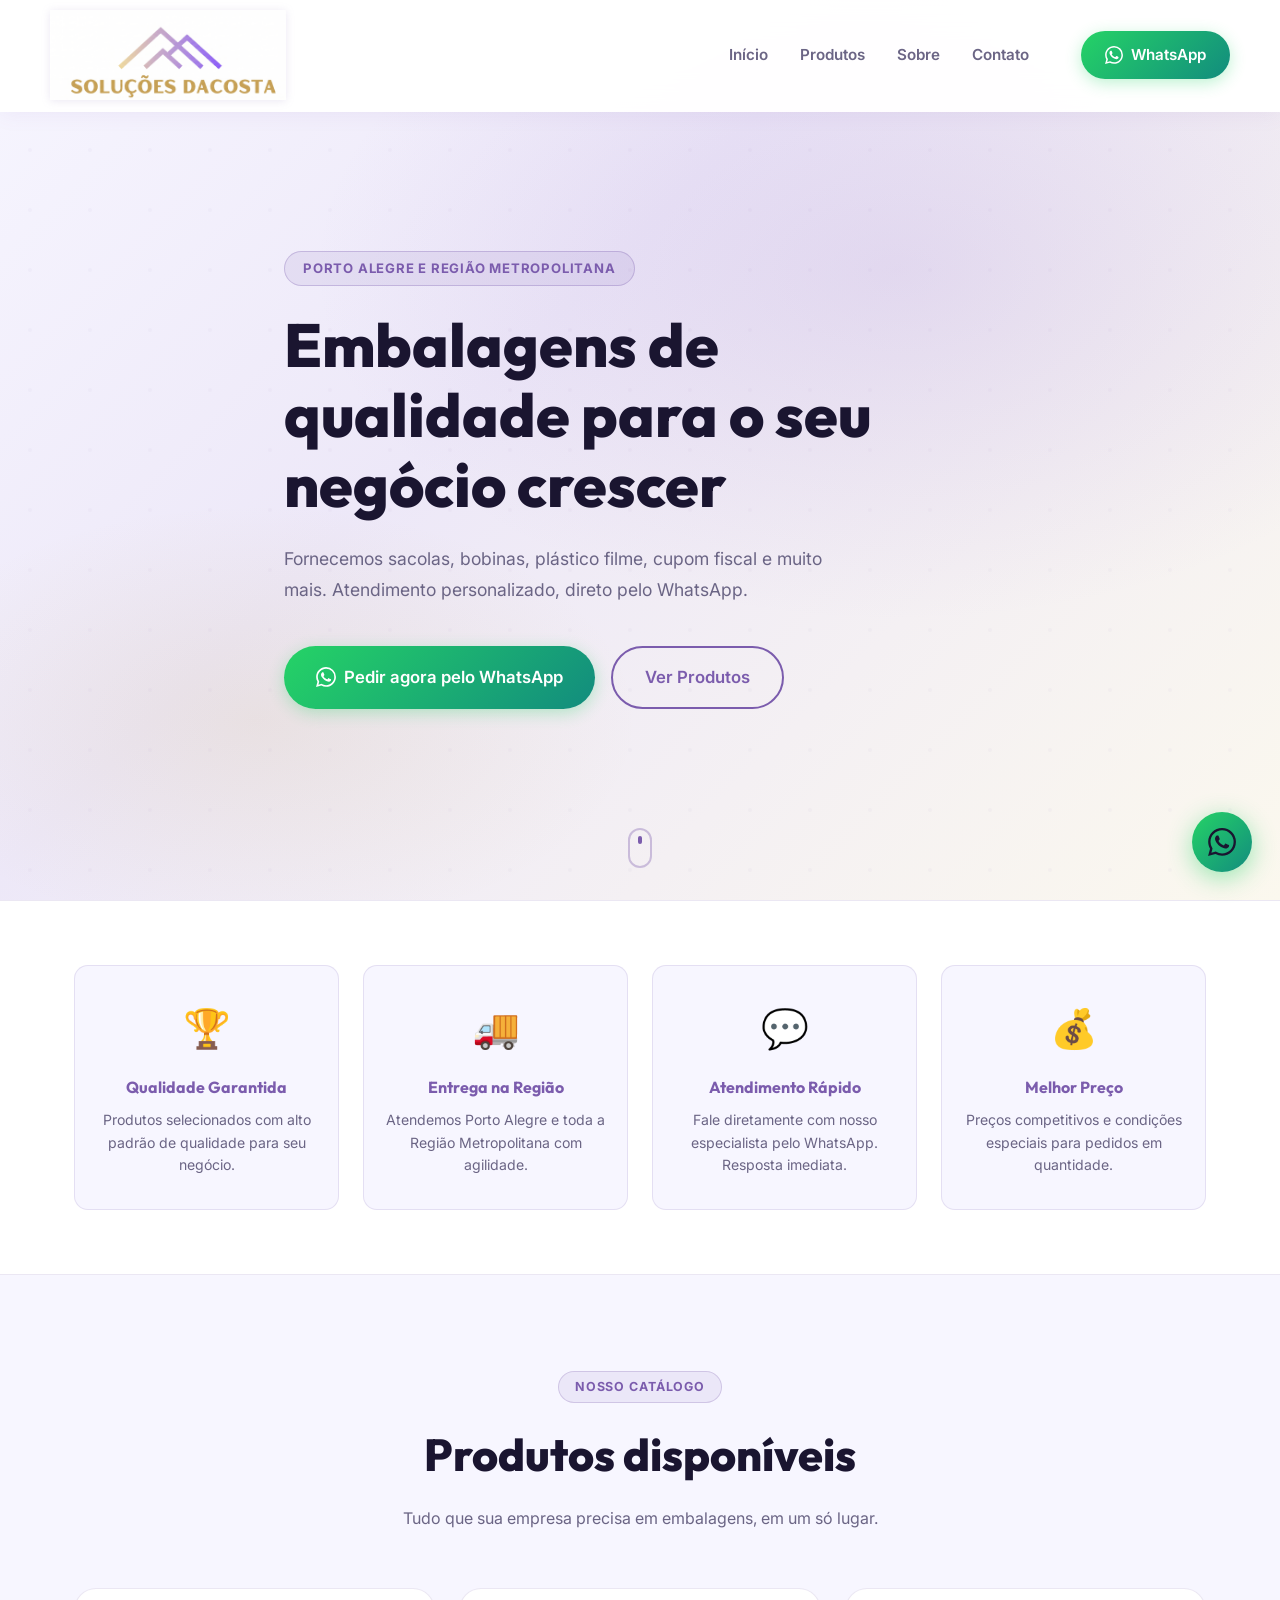
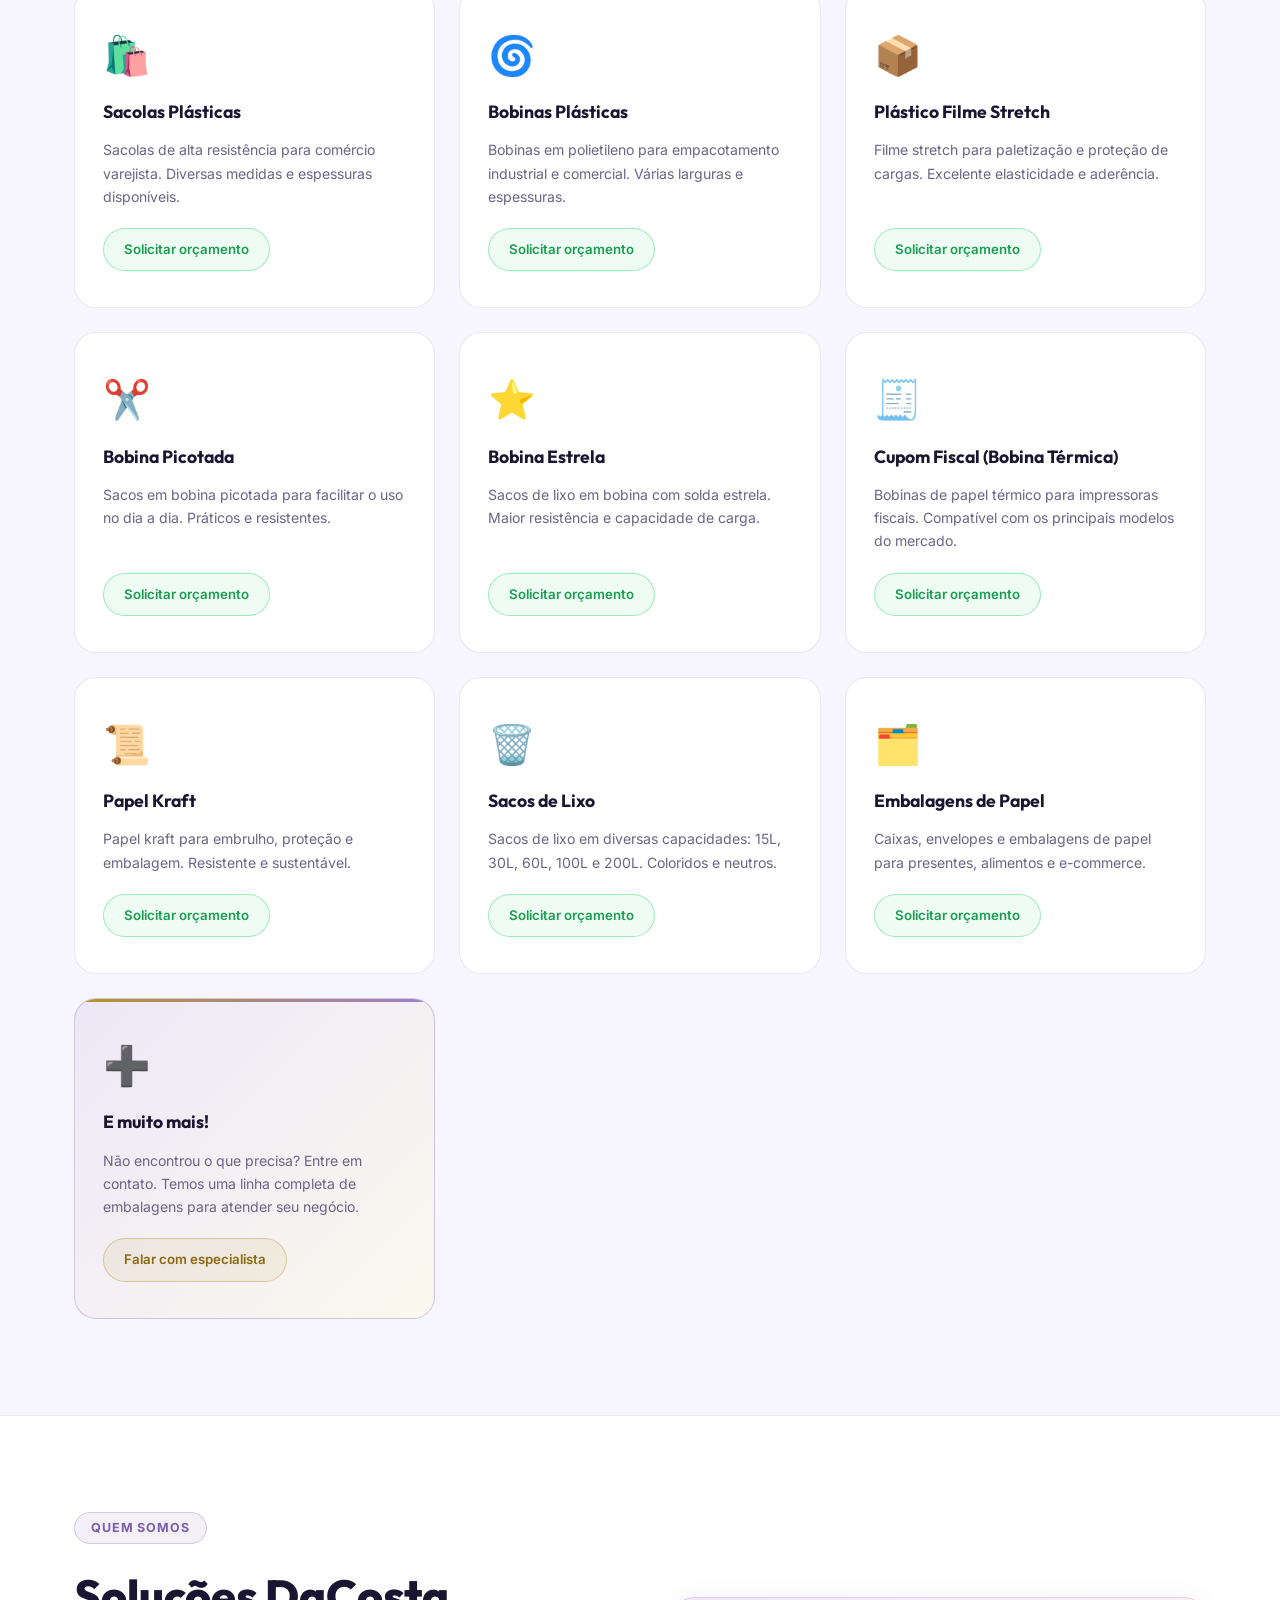
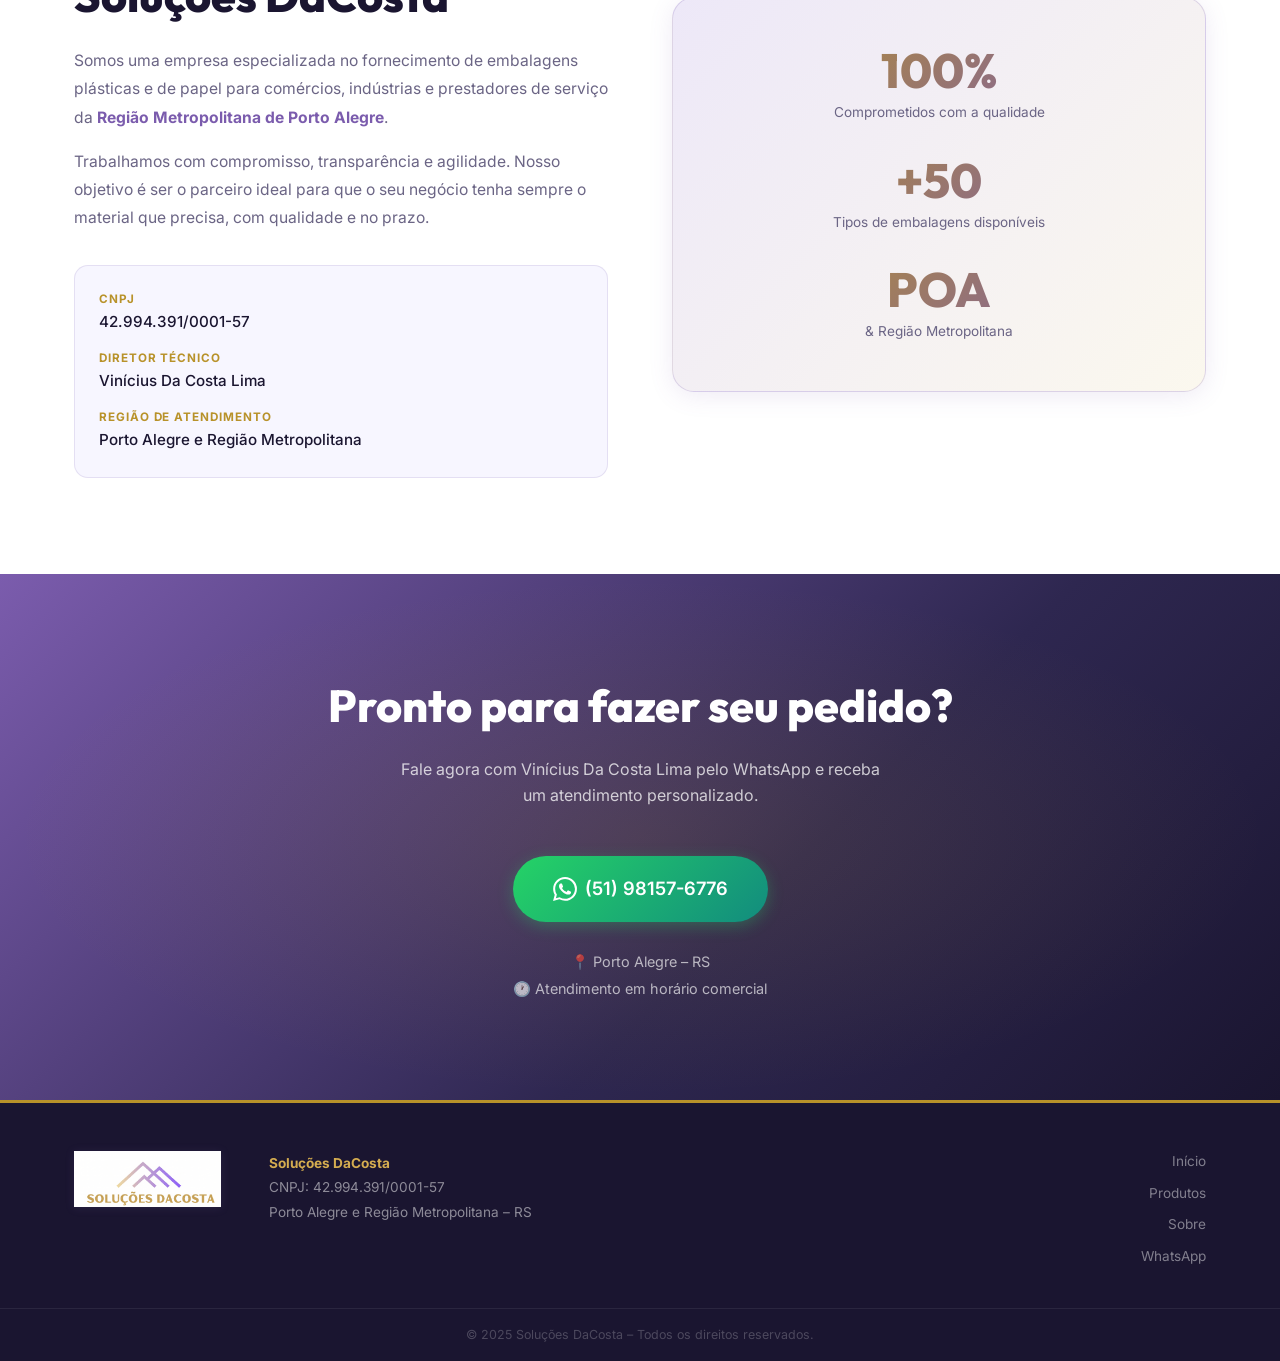
==== commit 322d3b0a: "update logo to the real image sent by user" ====
--- a/index.html
+++ b/index.html
@@ -16,7 +16,7 @@
   <header class="header" id="header">
     <div class="container header-inner">
       <div class="logo">
-        <img src="logo.jpeg" alt="Soluções DaCosta" class="logo-img" />
+        <img src="logo.png" alt="Soluções DaCosta" class="logo-img" />
       </div>
       <nav class="nav" id="nav">
         <a href="#inicio" class="nav-link">Início</a>
@@ -228,7 +228,7 @@
   <footer class="footer">
     <div class="container footer-inner">
       <div class="footer-logo">
-        <img src="logo.jpeg" alt="Soluções DaCosta" class="logo-img logo-img--small" />
+        <img src="logo.png" alt="Soluções DaCosta" class="logo-img logo-img--small" />
       </div>
       <div class="footer-info">
         <p><strong>Soluções DaCosta</strong></p>
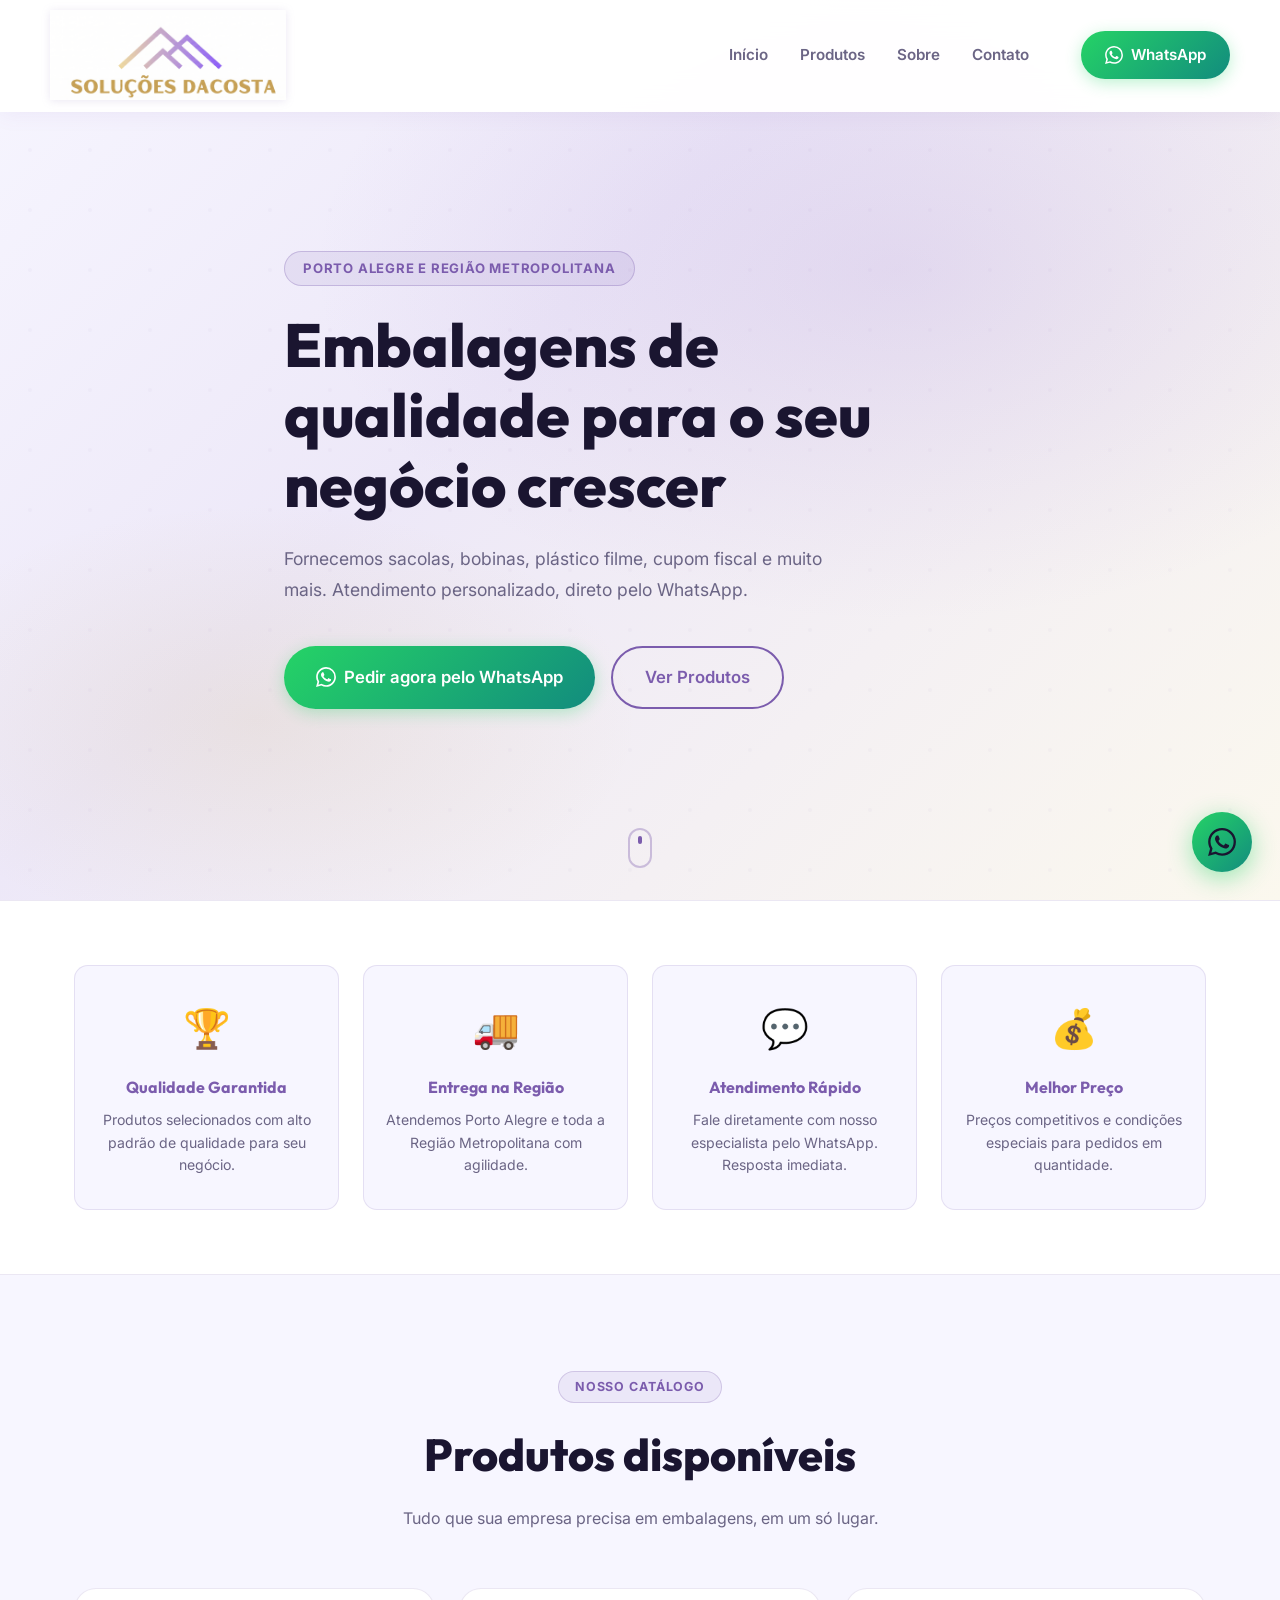
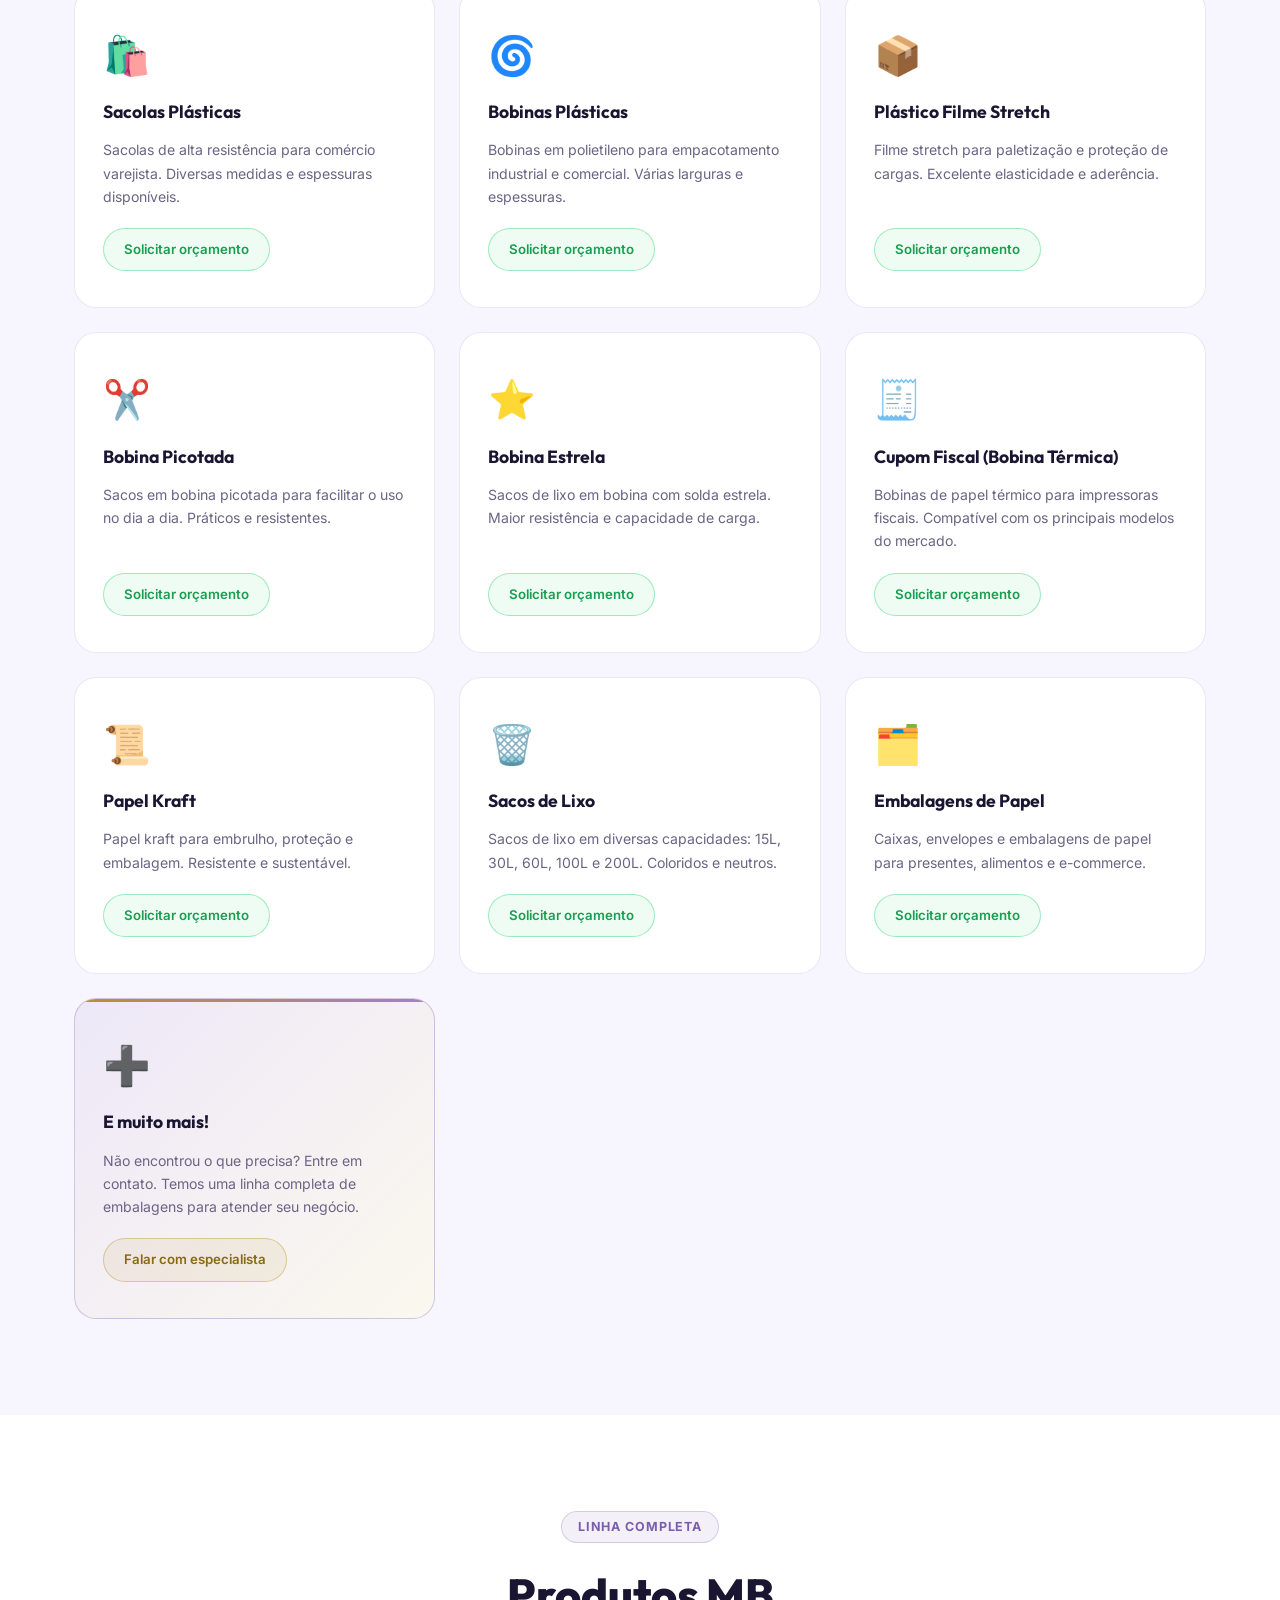
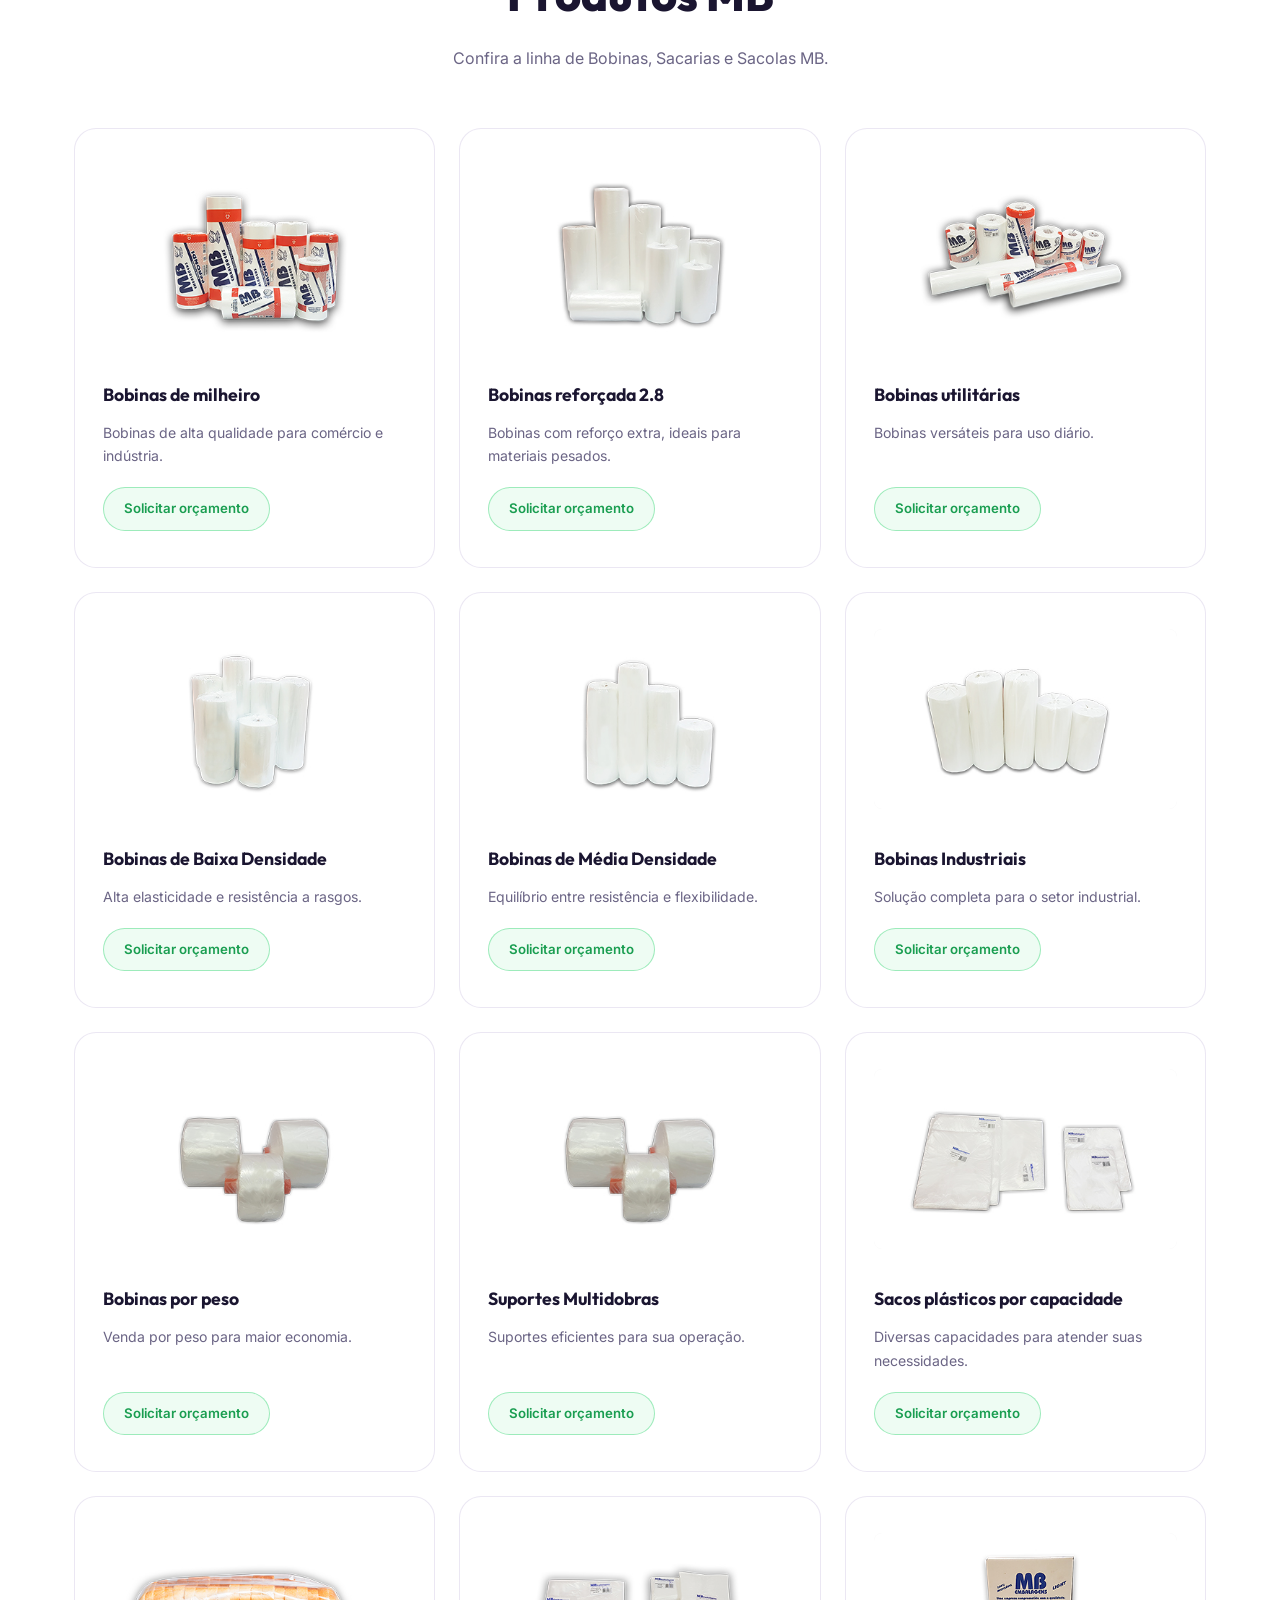
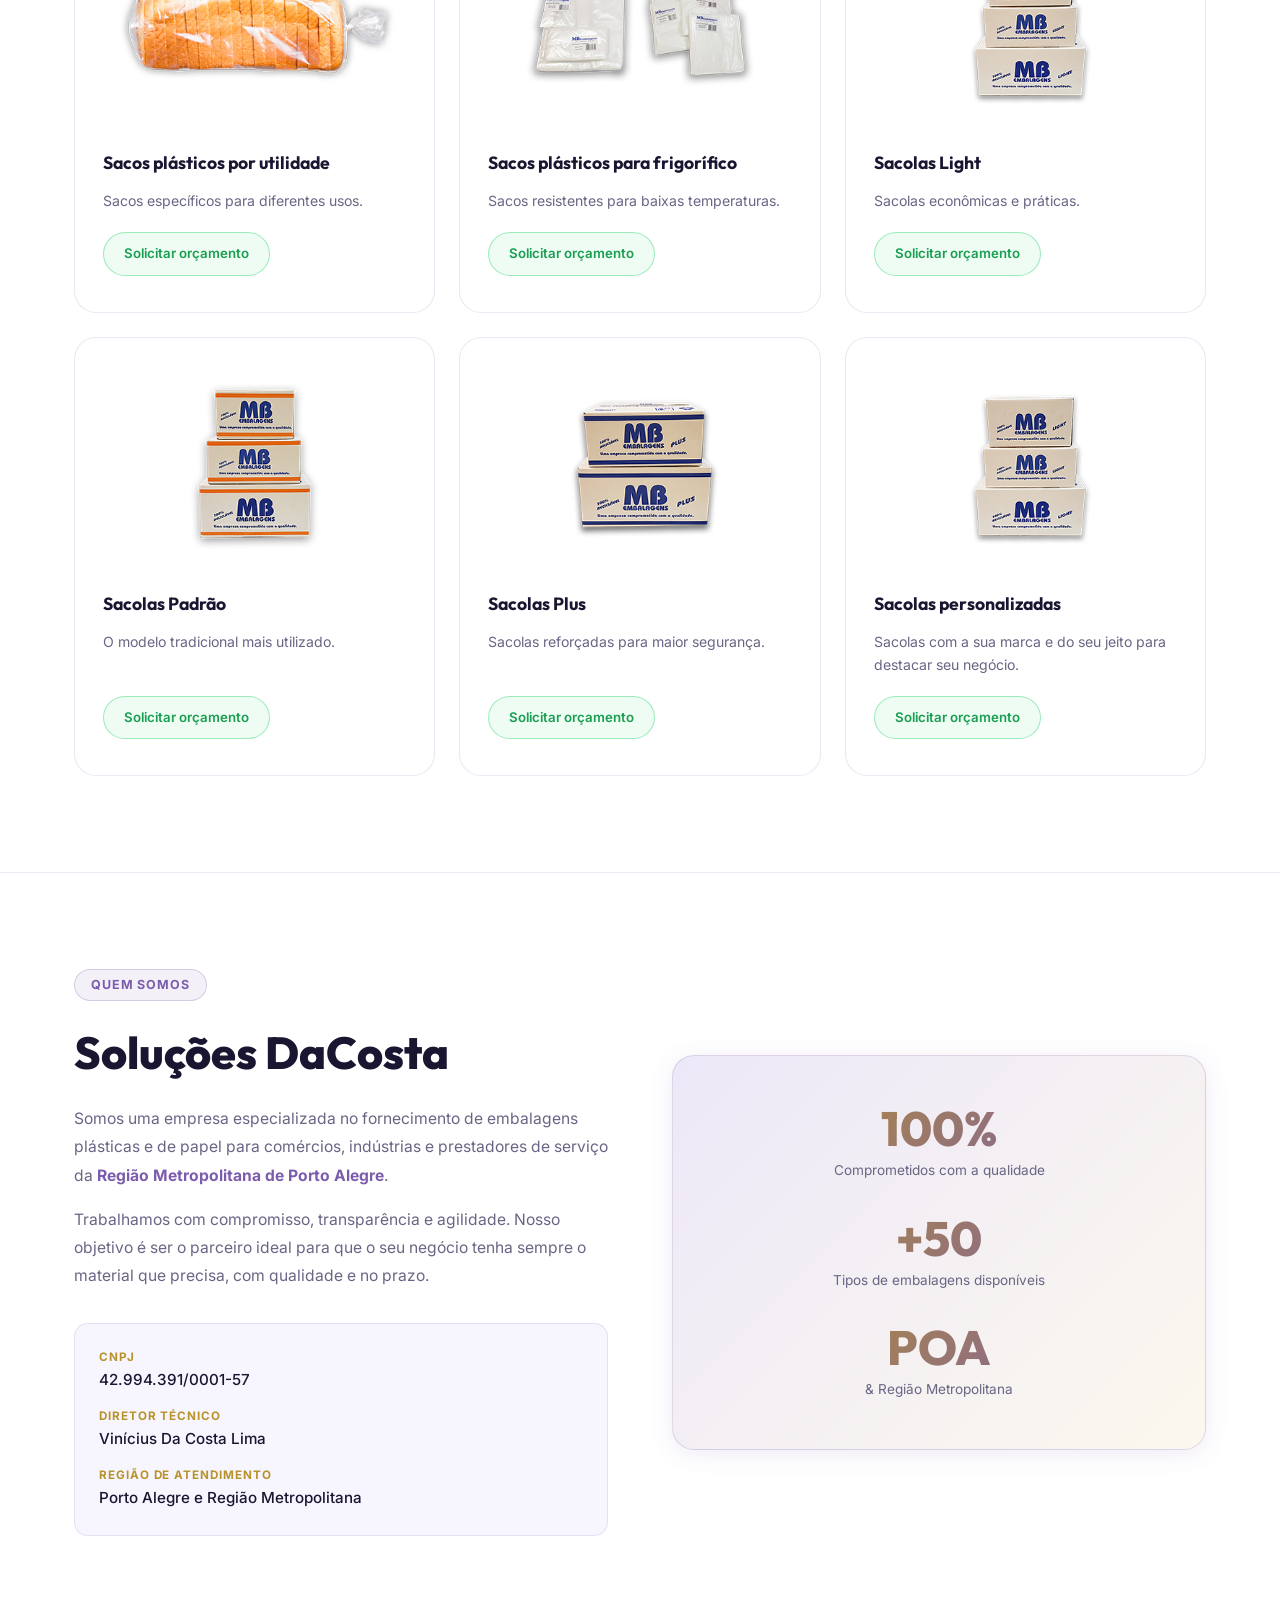
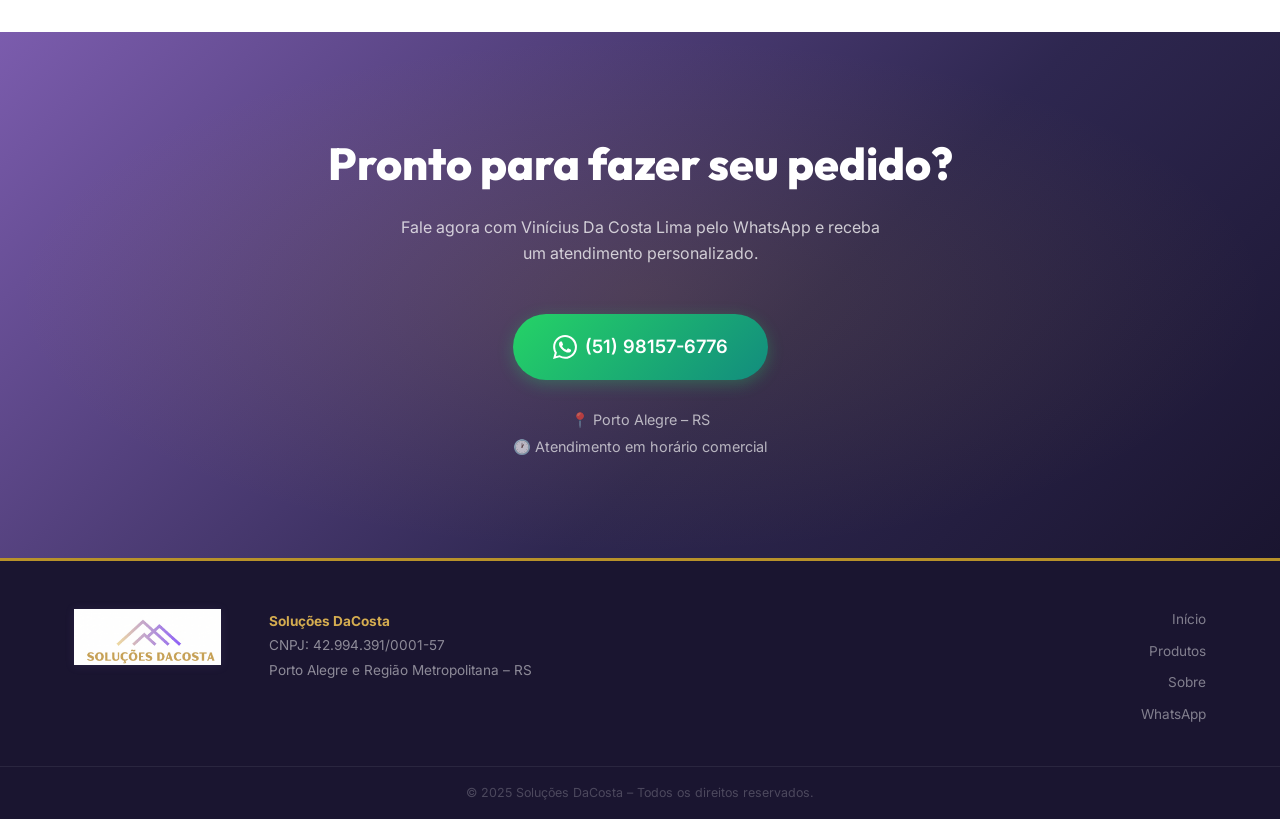
==== commit 10ebf911: "add MB products section with images and custom bags" ====
--- a/index.html
+++ b/index.html
@@ -164,6 +164,155 @@
     </div>
   </section>
 
+  <!-- PRODUTOS MB -->
+  <section class="produtos mb-produtos" id="produtos-mb" style="background-color: var(--bg-alt);">
+    <div class="container">
+      <div class="section-header">
+        <span class="section-badge">Linha Completa</span>
+        <h2 class="section-title">Produtos MB</h2>
+        <p class="section-subtitle">Confira a linha de Bobinas, Sacarias e Sacolas MB.</p>
+      </div>
+      <div class="produtos-grid" id="produtos-mb-grid">
+
+        <div class="produto-card">
+          <div class="produto-img-container">
+            <img src="assets/mb/01_0028_19.jpg" alt="Bobinas de milheiro" class="produto-img" />
+          </div>
+          <h3>Bobinas de milheiro</h3>
+          <p>Bobinas de alta qualidade para comércio e indústria.</p>
+          <a href="https://wa.me/5551981576776?text=Ol%C3%A1!%20Tenho%20interesse%20em%20Bobinas%20de%20milheiro." target="_blank" class="btn-produto">Solicitar orçamento</a>
+        </div>
+
+        <div class="produto-card">
+          <div class="produto-img-container">
+            <img src="assets/mb/01_0026_21.jpg" alt="Bobinas reforçada 2.8" class="produto-img" />
+          </div>
+          <h3>Bobinas reforçada 2.8</h3>
+          <p>Bobinas com reforço extra, ideais para materiais pesados.</p>
+          <a href="https://wa.me/5551981576776?text=Ol%C3%A1!%20Tenho%20interesse%20em%20Bobinas%20reforçada%202.8." target="_blank" class="btn-produto">Solicitar orçamento</a>
+        </div>
+
+        <div class="produto-card">
+          <div class="produto-img-container">
+            <img src="assets/mb/01_0024_23.jpg" alt="Bobinas utilitárias" class="produto-img" />
+          </div>
+          <h3>Bobinas utilitárias</h3>
+          <p>Bobinas versáteis para uso diário.</p>
+          <a href="https://wa.me/5551981576776?text=Ol%C3%A1!%20Tenho%20interesse%20em%20Bobinas%20utilitárias." target="_blank" class="btn-produto">Solicitar orçamento</a>
+        </div>
+
+        <div class="produto-card">
+          <div class="produto-img-container">
+            <img src="assets/mb/01_0021_26.jpg" alt="Bobinas de Baixa Densidade" class="produto-img" />
+          </div>
+          <h3>Bobinas de Baixa Densidade</h3>
+          <p>Alta elasticidade e resistência a rasgos.</p>
+          <a href="https://wa.me/5551981576776?text=Ol%C3%A1!%20Tenho%20interesse%20em%20Bobinas%20de%20Baixa%20Densidade." target="_blank" class="btn-produto">Solicitar orçamento</a>
+        </div>
+
+        <div class="produto-card">
+          <div class="produto-img-container">
+            <img src="assets/mb/01_0020_27.jpg" alt="Bobinas de Média Densidade" class="produto-img" />
+          </div>
+          <h3>Bobinas de Média Densidade</h3>
+          <p>Equilíbrio entre resistência e flexibilidade.</p>
+          <a href="https://wa.me/5551981576776?text=Ol%C3%A1!%20Tenho%20interesse%20em%20Bobinas%20de%20Média%20Densidade." target="_blank" class="btn-produto">Solicitar orçamento</a>
+        </div>
+
+        <div class="produto-card">
+          <div class="produto-img-container">
+            <img src="assets/mb/01_0018_29.jpg" alt="Bobinas Industriais" class="produto-img" />
+          </div>
+          <h3>Bobinas Industriais</h3>
+          <p>Solução completa para o setor industrial.</p>
+          <a href="https://wa.me/5551981576776?text=Ol%C3%A1!%20Tenho%20interesse%20em%20Bobinas%20Industriais." target="_blank" class="btn-produto">Solicitar orçamento</a>
+        </div>
+
+        <div class="produto-card">
+          <div class="produto-img-container">
+            <img src="assets/mb/01_0000_47.jpg" alt="Bobinas por peso" class="produto-img" />
+          </div>
+          <h3>Bobinas por peso</h3>
+          <p>Venda por peso para maior economia.</p>
+          <a href="https://wa.me/5551981576776?text=Ol%C3%A1!%20Tenho%20interesse%20em%20Bobinas%20por%20peso." target="_blank" class="btn-produto">Solicitar orçamento</a>
+        </div>
+
+        <div class="produto-card">
+          <div class="produto-img-container">
+            <img src="assets/mb/01_0000_47.jpg" alt="Suportes Multidobras" class="produto-img" />
+          </div>
+          <h3>Suportes Multidobras</h3>
+          <p>Suportes eficientes para sua operação.</p>
+          <a href="https://wa.me/5551981576776?text=Ol%C3%A1!%20Tenho%20interesse%20em%20Suportes%20Multidobras." target="_blank" class="btn-produto">Solicitar orçamento</a>
+        </div>
+
+        <div class="produto-card">
+          <div class="produto-img-container">
+            <img src="assets/mb/01_0005_42.jpg" alt="Sacos plásticos por capacidade" class="produto-img" />
+          </div>
+          <h3>Sacos plásticos por capacidade</h3>
+          <p>Diversas capacidades para atender suas necessidades.</p>
+          <a href="https://wa.me/5551981576776?text=Ol%C3%A1!%20Tenho%20interesse%20em%20Sacos%20plásticos%20por%20capacidade." target="_blank" class="btn-produto">Solicitar orçamento</a>
+        </div>
+
+        <div class="produto-card">
+          <div class="produto-img-container">
+            <img src="assets/mb/01_0002_45.jpg" alt="Sacos plásticos por utilidade" class="produto-img" />
+          </div>
+          <h3>Sacos plásticos por utilidade</h3>
+          <p>Sacos específicos para diferentes usos.</p>
+          <a href="https://wa.me/5551981576776?text=Ol%C3%A1!%20Tenho%20interesse%20em%20Sacos%20plásticos%20por%20utilidade." target="_blank" class="btn-produto">Solicitar orçamento</a>
+        </div>
+
+        <div class="produto-card">
+          <div class="produto-img-container">
+            <img src="assets/mb/01_0047_51.jpg" alt="Sacos plásticos para frigorífico" class="produto-img" />
+          </div>
+          <h3>Sacos plásticos para frigorífico</h3>
+          <p>Sacos resistentes para baixas temperaturas.</p>
+          <a href="https://wa.me/5551981576776?text=Ol%C3%A1!%20Tenho%20interesse%20em%20Sacos%20plásticos%20para%20frigorífico." target="_blank" class="btn-produto">Solicitar orçamento</a>
+        </div>
+
+        <div class="produto-card">
+          <div class="produto-img-container">
+            <img src="assets/mb/01_0030_17.jpg" alt="Sacolas Light" class="produto-img" />
+          </div>
+          <h3>Sacolas Light</h3>
+          <p>Sacolas econômicas e práticas.</p>
+          <a href="https://wa.me/5551981576776?text=Ol%C3%A1!%20Tenho%20interesse%20em%20Sacolas%20Light." target="_blank" class="btn-produto">Solicitar orçamento</a>
+        </div>
+
+        <div class="produto-card">
+          <div class="produto-img-container">
+            <img src="assets/mb/01_0029_18.jpg" alt="Sacolas Padrão" class="produto-img" />
+          </div>
+          <h3>Sacolas Padrão</h3>
+          <p>O modelo tradicional mais utilizado.</p>
+          <a href="https://wa.me/5551981576776?text=Ol%C3%A1!%20Tenho%20interesse%20em%20Sacolas%20Padrão." target="_blank" class="btn-produto">Solicitar orçamento</a>
+        </div>
+
+        <div class="produto-card">
+          <div class="produto-img-container">
+            <img src="assets/mb/01_0031_16.jpg" alt="Sacolas Plus" class="produto-img" />
+          </div>
+          <h3>Sacolas Plus</h3>
+          <p>Sacolas reforçadas para maior segurança.</p>
+          <a href="https://wa.me/5551981576776?text=Ol%C3%A1!%20Tenho%20interesse%20em%20Sacolas%20Plus." target="_blank" class="btn-produto">Solicitar orçamento</a>
+        </div>
+
+        <div class="produto-card">
+          <div class="produto-img-container">
+            <img src="assets/mb/01_0030_17.jpg" alt="Sacolas personalizadas" class="produto-img" />
+          </div>
+          <h3>Sacolas personalizadas</h3>
+          <p>Sacolas com a sua marca e do seu jeito para destacar seu negócio.</p>
+          <a href="https://wa.me/5551981576776?text=Ol%C3%A1!%20Tenho%20interesse%20em%20Sacolas%20personalizadas." target="_blank" class="btn-produto">Solicitar orçamento</a>
+        </div>
+
+      </div>
+    </div>
+  </section>
+
   <!-- SOBRE -->
   <section class="sobre" id="sobre">
     <div class="container sobre-inner">
--- a/styles.css
+++ b/styles.css
@@ -583,3 +583,24 @@
   .sobre-card { padding: 32px 24px; }
   .stat-number { font-size: 2.4rem; }
 }
+
+.produto-img-container {
+  width: 100%;
+  height: 180px;
+  overflow: hidden;
+  border-radius: 8px;
+  margin-bottom: 1.5rem;
+  background: #f4f4f4;
+  display: flex;
+  align-items: center;
+  justify-content: center;
+}
+.produto-img-container img.produto-img {
+  width: 100%;
+  height: 100%;
+  object-fit: cover;
+  transition: transform 0.3s ease;
+}
+.produto-card:hover .produto-img-container img.produto-img {
+  transform: scale(1.05);
+}
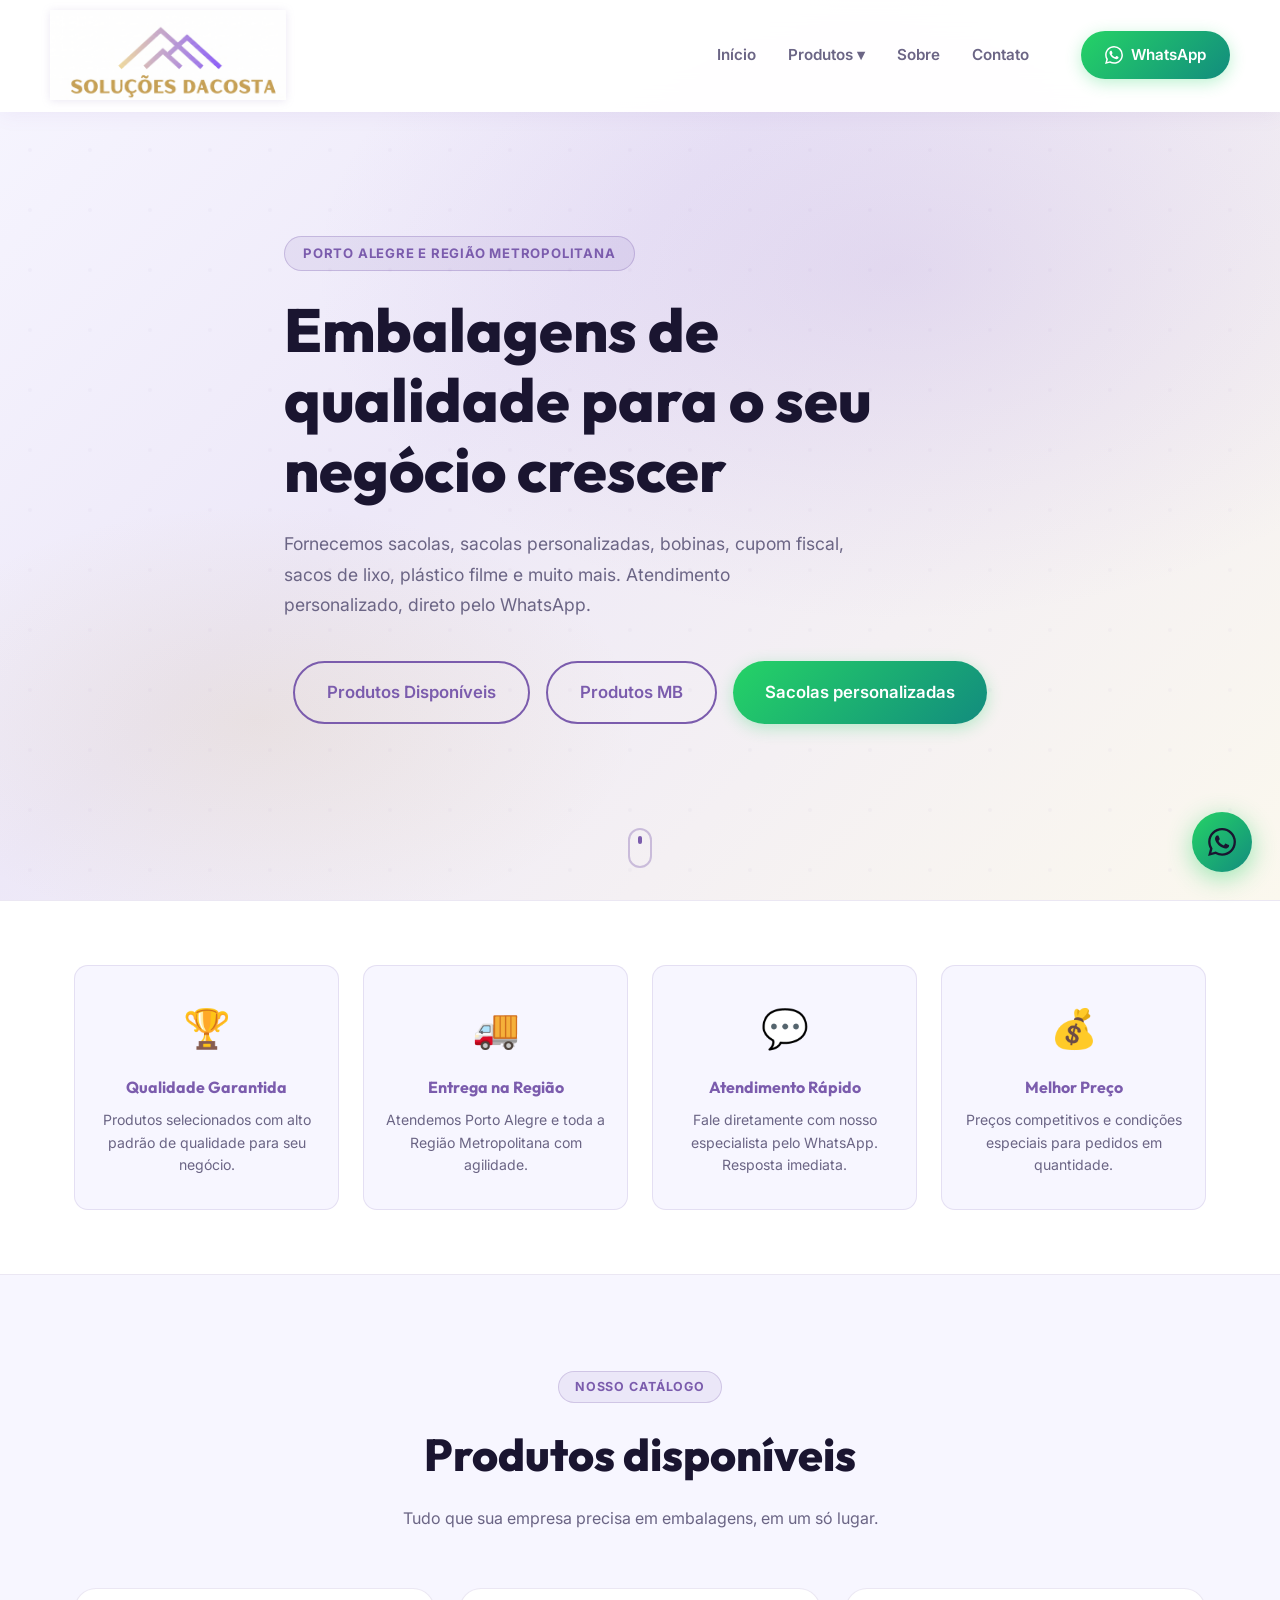
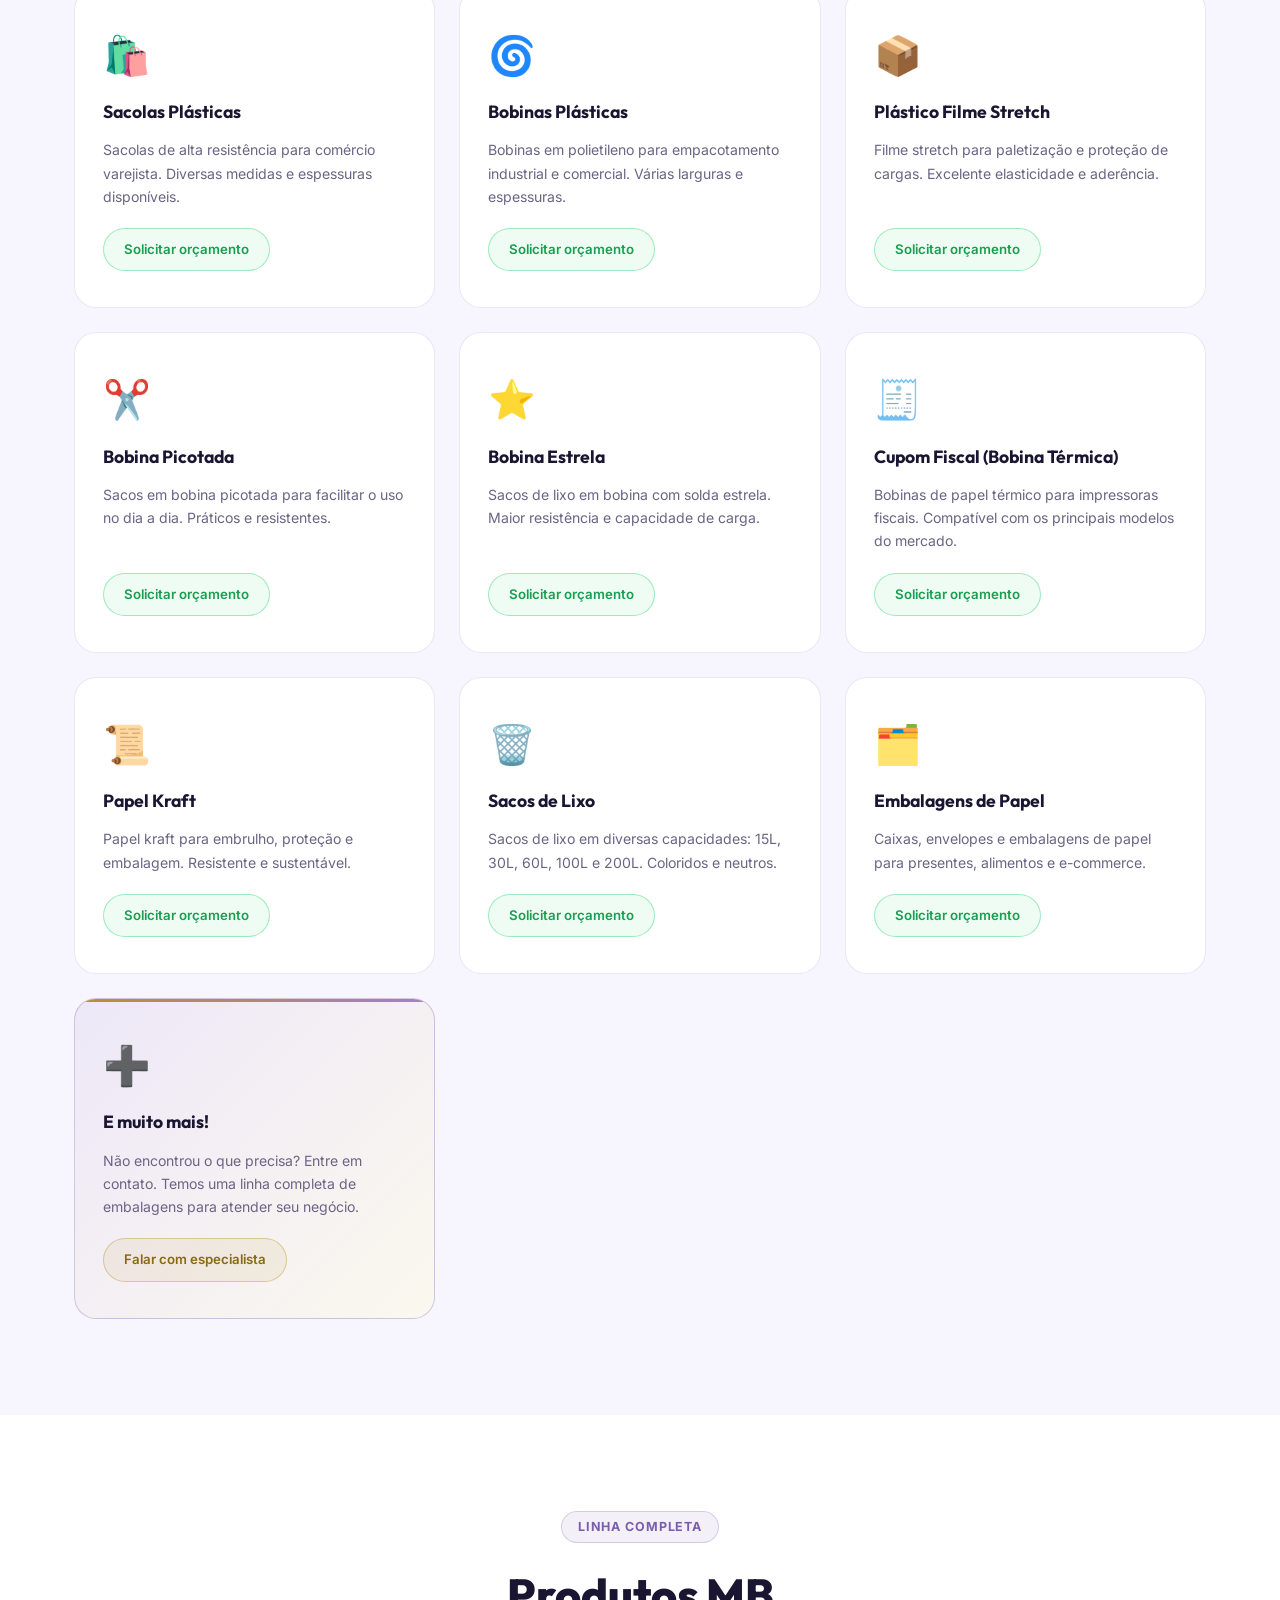
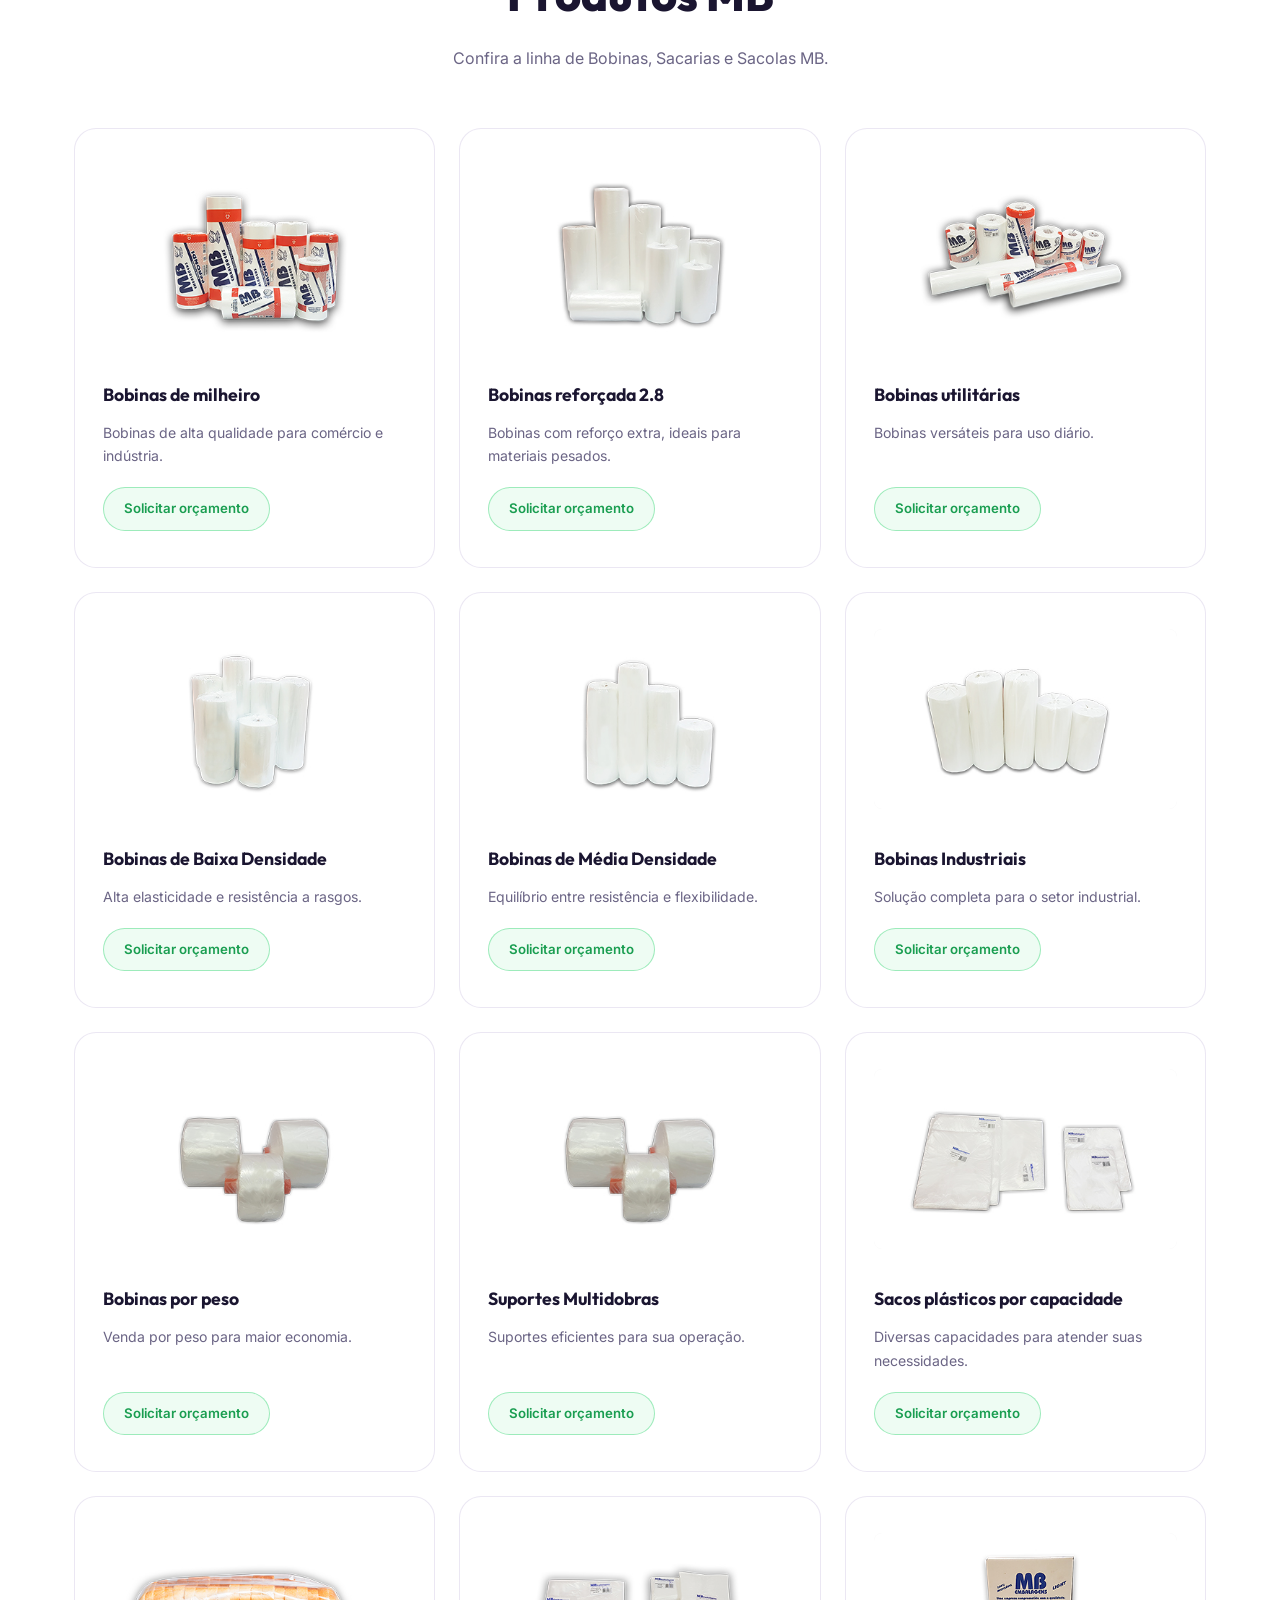
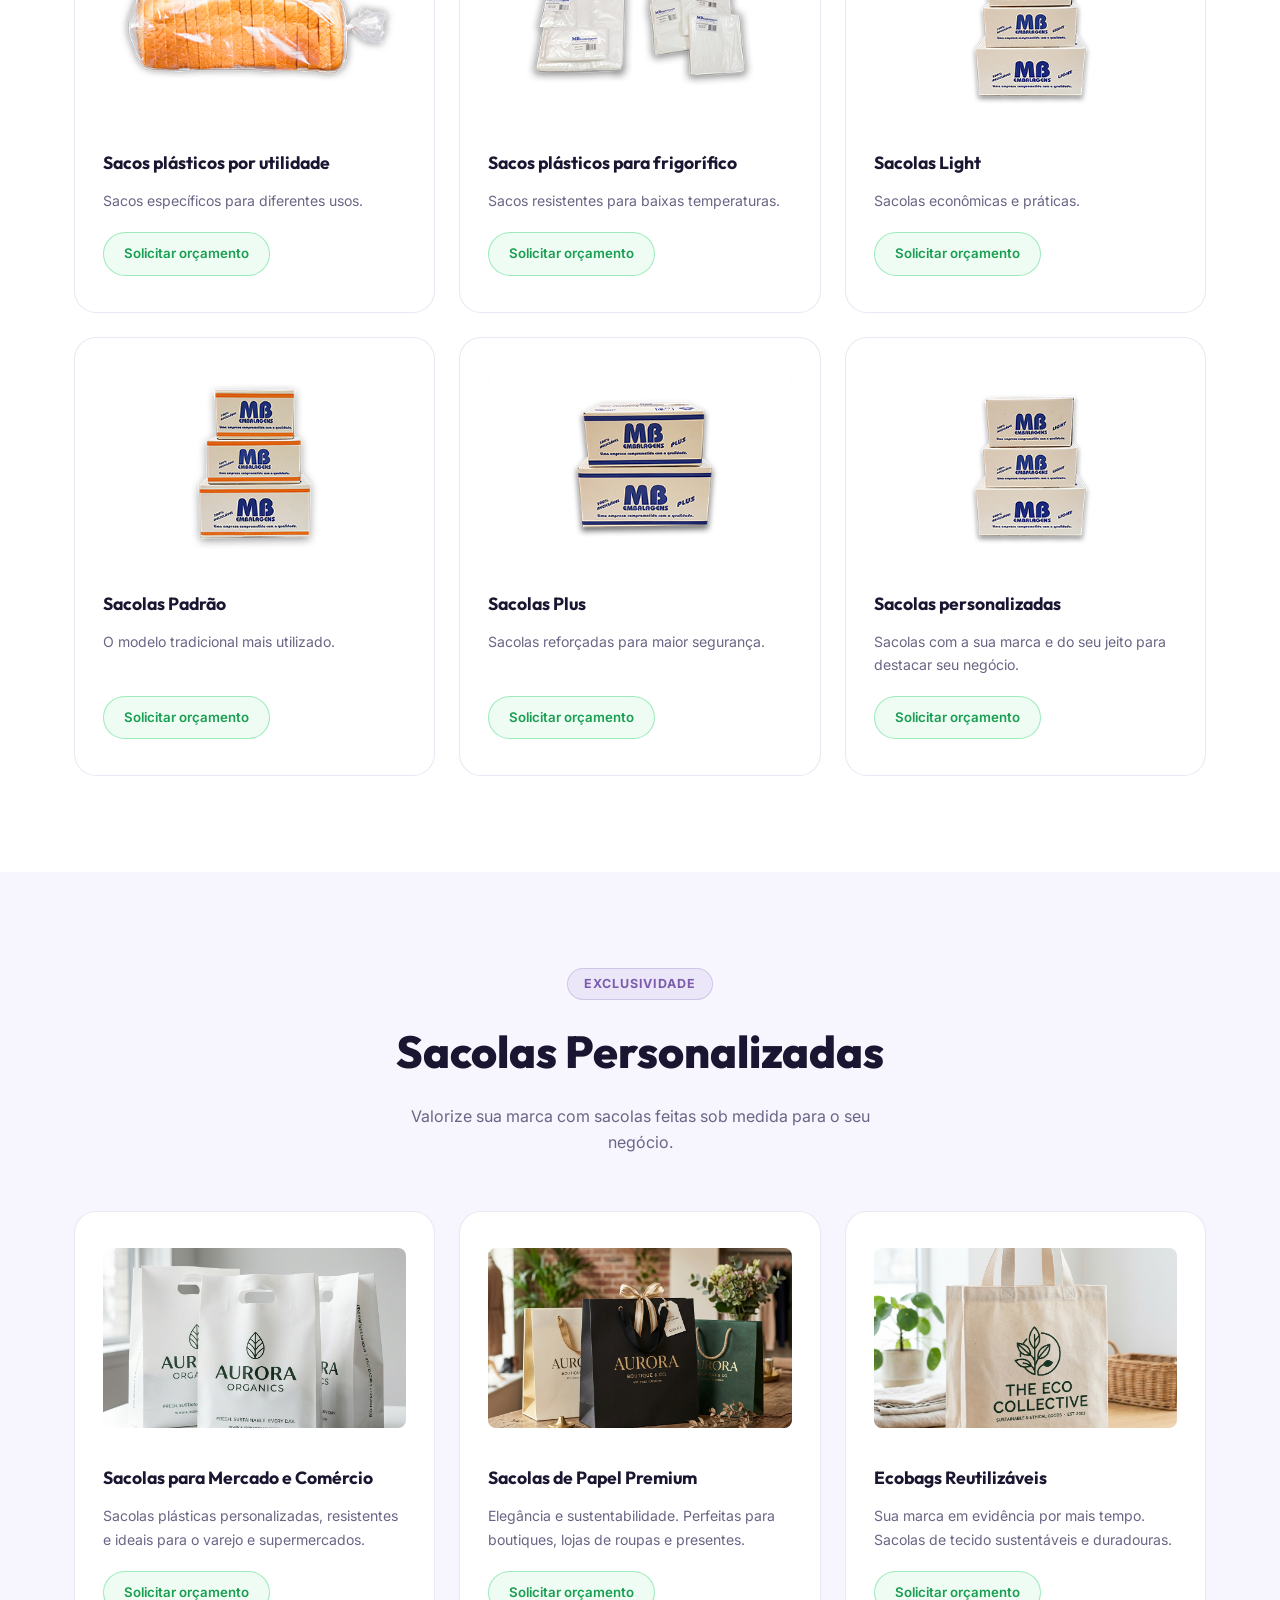
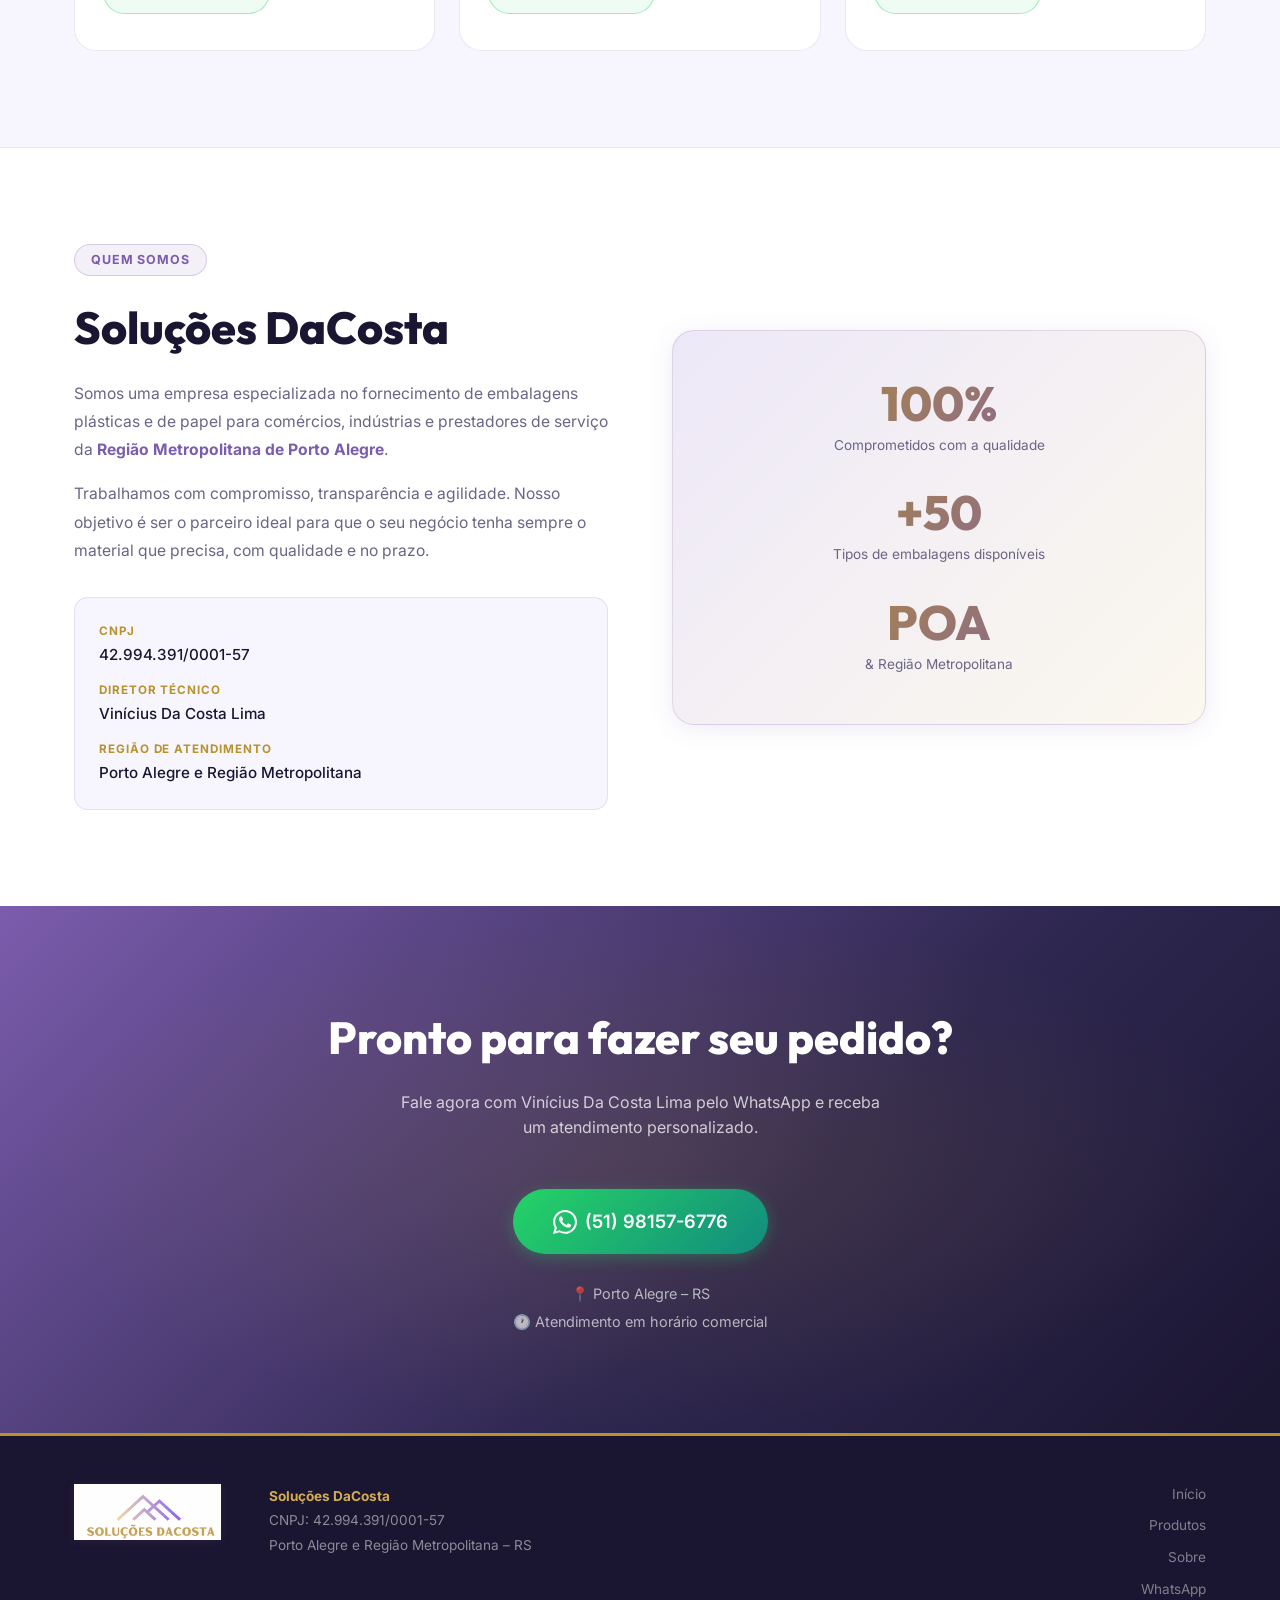
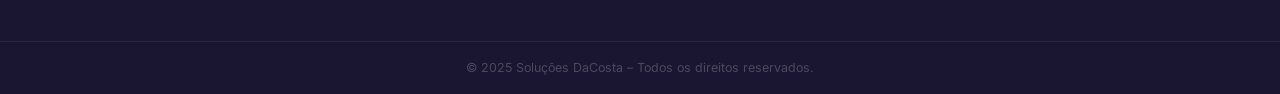
==== commit e685f0e1: "update hero section, nav menu dropdown, and add custom bags section with generated images" ====
--- a/index.html
+++ b/index.html
@@ -20,7 +20,14 @@
       </div>
       <nav class="nav" id="nav">
         <a href="#inicio" class="nav-link">Início</a>
-        <a href="#produtos" class="nav-link">Produtos</a>
+        <div class="nav-dropdown">
+          <a href="#produtos" class="nav-link">Produtos ▾</a>
+          <div class="dropdown-content">
+            <a href="#produtos">Produtos Disponíveis</a>
+            <a href="#produtos-mb">Produtos MB</a>
+            <a href="#sacolas-personalizadas">Sacolas personalizadas</a>
+          </div>
+        </div>
         <a href="#sobre" class="nav-link">Sobre</a>
         <a href="#contato" class="nav-link">Contato</a>
       </nav>
@@ -40,13 +47,11 @@
     <div class="container hero-content">
       <span class="hero-badge">Porto Alegre e Região Metropolitana</span>
       <h1 class="hero-title">Embalagens de qualidade para o seu negócio crescer</h1>
-      <p class="hero-subtitle">Fornecemos sacolas, bobinas, plástico filme, cupom fiscal e muito mais. Atendimento personalizado, direto pelo WhatsApp.</p>
-      <div class="hero-actions">
-        <a href="https://wa.me/5551981576776?text=Olá!%20Gostaria%20de%20fazer%20um%20pedido." target="_blank" class="btn btn-whatsapp btn-lg" id="hero-whatsapp">
-          <svg xmlns="http://www.w3.org/2000/svg" viewBox="0 0 24 24" fill="currentColor" width="20" height="20"><path d="M17.472 14.382c-.297-.149-1.758-.867-2.03-.967-.273-.099-.471-.148-.67.15-.197.297-.767.966-.94 1.164-.173.199-.347.223-.644.075-.297-.15-1.255-.463-2.39-1.475-.883-.788-1.48-1.761-1.653-2.059-.173-.297-.018-.458.13-.606.134-.133.298-.347.446-.52.149-.174.198-.298.298-.497.099-.198.05-.371-.025-.52-.075-.149-.669-1.612-.916-2.207-.242-.579-.487-.5-.669-.51-.173-.008-.371-.01-.57-.01-.198 0-.52.074-.792.372-.272.297-1.04 1.016-1.04 2.479 0 1.462 1.065 2.875 1.213 3.074.149.198 2.096 3.2 5.077 4.487.709.306 1.262.489 1.694.625.712.227 1.36.195 1.871.118.571-.085 1.758-.719 2.006-1.413.248-.694.248-1.289.173-1.413-.074-.124-.272-.198-.57-.347m-5.421 7.403h-.004a9.87 9.87 0 01-5.031-1.378l-.361-.214-3.741.982.998-3.648-.235-.374a9.86 9.86 0 01-1.51-5.26c.001-5.45 4.436-9.884 9.888-9.884 2.64 0 5.122 1.03 6.988 2.898a9.825 9.825 0 012.893 6.994c-.003 5.45-4.437 9.884-9.885 9.884m8.413-18.297A11.815 11.815 0 0012.05 0C5.495 0 .16 5.335.157 11.892c0 2.096.547 4.142 1.588 5.945L.057 24l6.305-1.654a11.882 11.882 0 005.683 1.448h.005c6.554 0 11.89-5.335 11.893-11.893a11.821 11.821 0 00-3.48-8.413z"/></svg>
-          Pedir agora pelo WhatsApp
-        </a>
-        <a href="#produtos" class="btn btn-outline btn-lg">Ver Produtos</a>
+      <p class="hero-subtitle">Fornecemos sacolas, sacolas personalizadas, bobinas, cupom fiscal, sacos de lixo, plástico filme e muito mais. Atendimento personalizado, direto pelo WhatsApp.</p>
+      <div class="hero-actions" style="flex-wrap: wrap; gap: 1rem; display: flex; justify-content: center;">
+        <a href="#produtos" class="btn btn-outline btn-lg" style="margin: 0;">Produtos Disponíveis</a>
+        <a href="#produtos-mb" class="btn btn-outline btn-lg" style="margin: 0;">Produtos MB</a>
+        <a href="#sacolas-personalizadas" class="btn btn-whatsapp btn-lg" style="margin: 0;">Sacolas personalizadas</a>
       </div>
     </div>
     <div class="hero-scroll-indicator">
@@ -309,6 +314,44 @@
           <a href="https://wa.me/5551981576776?text=Ol%C3%A1!%20Tenho%20interesse%20em%20Sacolas%20personalizadas." target="_blank" class="btn-produto">Solicitar orçamento</a>
         </div>
 
+      </div>
+    </div>
+  </section>
+
+
+  <!-- SACOLAS PERSONALIZADAS -->
+  <section class="produtos mb-produtos" id="sacolas-personalizadas">
+    <div class="container">
+      <div class="section-header">
+        <span class="section-badge">Exclusividade</span>
+        <h2 class="section-title">Sacolas Personalizadas</h2>
+        <p class="section-subtitle">Valorize sua marca com sacolas feitas sob medida para o seu negócio.</p>
+      </div>
+      <div class="produtos-grid">
+        <div class="produto-card">
+          <div class="produto-img-container">
+            <img src="assets/sacolas/sacolas_mercado.png" alt="Sacolas para Mercado" class="produto-img" />
+          </div>
+          <h3>Sacolas para Mercado e Comércio</h3>
+          <p>Sacolas plásticas personalizadas, resistentes e ideais para o varejo e supermercados.</p>
+          <a href="https://wa.me/5551981576776?text=Ol%C3%A1!%20Gostaria%20de%20fazer%20um%20or%C3%A7amento%20de%20sacolas%20para%20mercado." target="_blank" class="btn-produto">Solicitar orçamento</a>
+        </div>
+        <div class="produto-card">
+          <div class="produto-img-container">
+            <img src="assets/sacolas/sacolas_comercio.png" alt="Sacolas de Papel Premium" class="produto-img" />
+          </div>
+          <h3>Sacolas de Papel Premium</h3>
+          <p>Elegância e sustentabilidade. Perfeitas para boutiques, lojas de roupas e presentes.</p>
+          <a href="https://wa.me/5551981576776?text=Ol%C3%A1!%20Gostaria%20de%20fazer%20um%20or%C3%A7amento%20de%20sacolas%20de%20papel." target="_blank" class="btn-produto">Solicitar orçamento</a>
+        </div>
+        <div class="produto-card">
+          <div class="produto-img-container">
+            <img src="assets/sacolas/sacolas_ecobag.png" alt="Ecobags Personalizadas" class="produto-img" />
+          </div>
+          <h3>Ecobags Reutilizáveis</h3>
+          <p>Sua marca em evidência por mais tempo. Sacolas de tecido sustentáveis e duradouras.</p>
+          <a href="https://wa.me/5551981576776?text=Ol%C3%A1!%20Gostaria%20de%20fazer%20um%20or%C3%A7amento%20de%20ecobags." target="_blank" class="btn-produto">Solicitar orçamento</a>
+        </div>
       </div>
     </div>
   </section>
--- a/styles.css
+++ b/styles.css
@@ -604,3 +604,50 @@
 .produto-card:hover .produto-img-container img.produto-img {
   transform: scale(1.05);
 }
+
+/* Dropdown Menu */
+.nav-dropdown {
+  position: relative;
+  display: inline-block;
+}
+.dropdown-content {
+  display: none;
+  position: absolute;
+  background-color: #fff;
+  min-width: 220px;
+  box-shadow: 0px 8px 16px 0px rgba(0,0,0,0.1);
+  z-index: 100;
+  border-radius: 8px;
+  overflow: hidden;
+  top: 100%;
+  left: 0;
+}
+.dropdown-content a {
+  color: var(--text-color);
+  padding: 12px 16px;
+  text-decoration: none;
+  display: block;
+  font-weight: 500;
+  font-size: 0.95rem;
+  transition: background 0.3s;
+}
+.dropdown-content a:hover {
+  background-color: var(--bg-alt);
+  color: var(--primary-color);
+}
+.nav-dropdown:hover .dropdown-content {
+  display: block;
+}
+@media (max-width: 768px) {
+  .nav-dropdown { display: block; width: 100%; }
+  .dropdown-content {
+    position: relative;
+    box-shadow: none;
+    background-color: transparent;
+    padding-left: 1rem;
+    display: none;
+  }
+  .nav-dropdown:hover .dropdown-content {
+    display: block;
+  }
+}
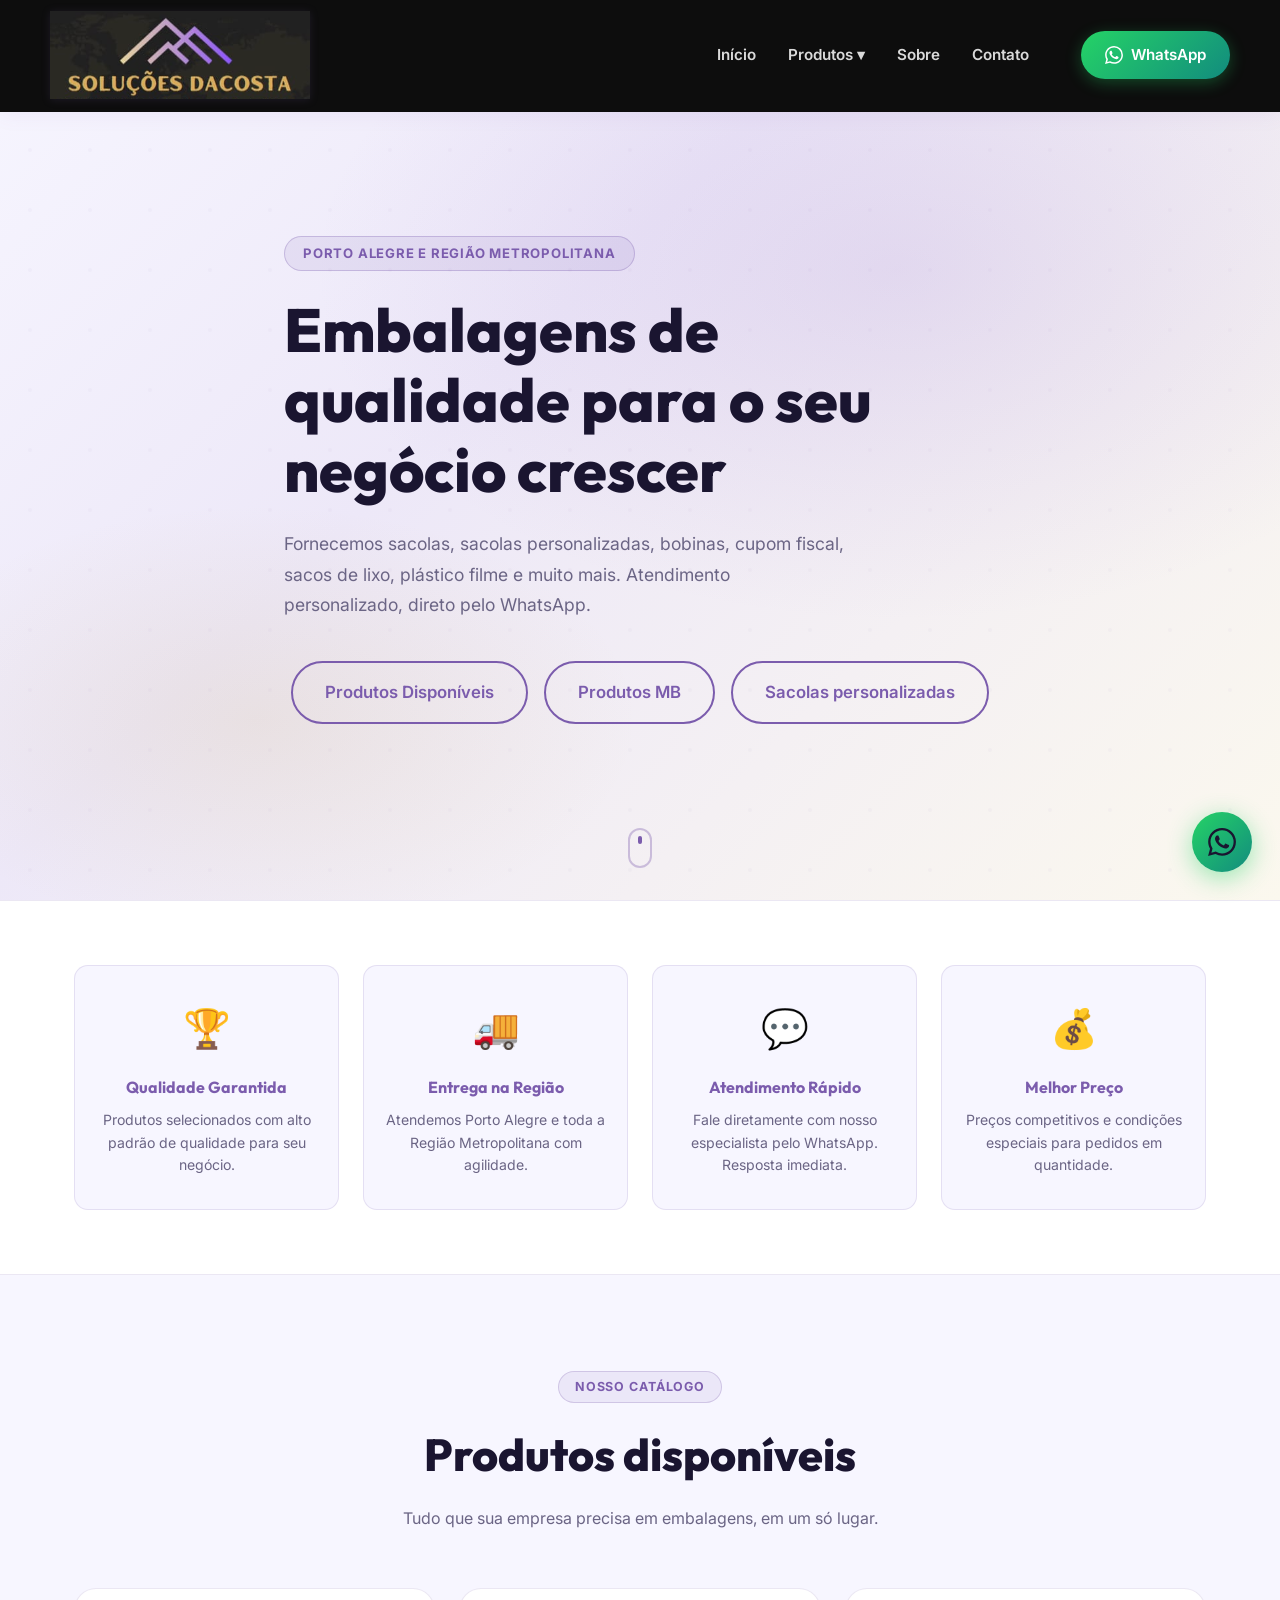
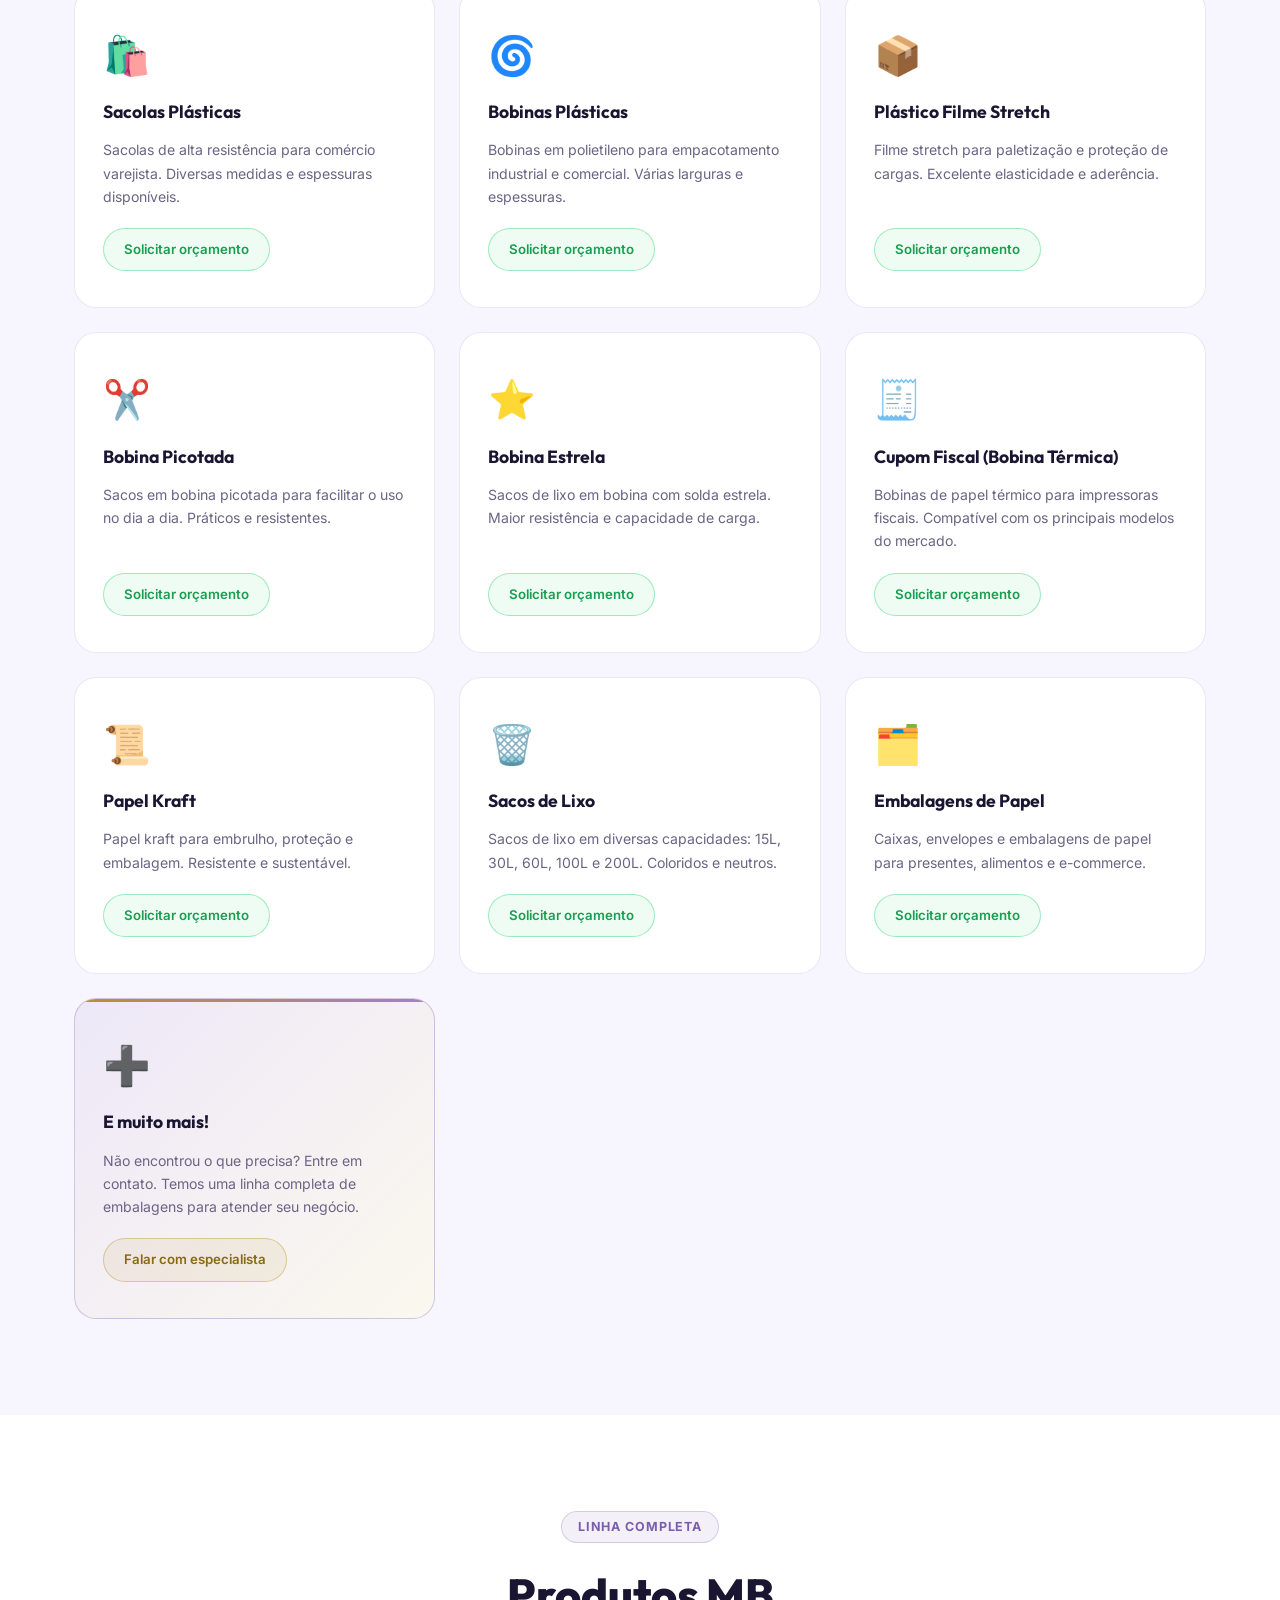
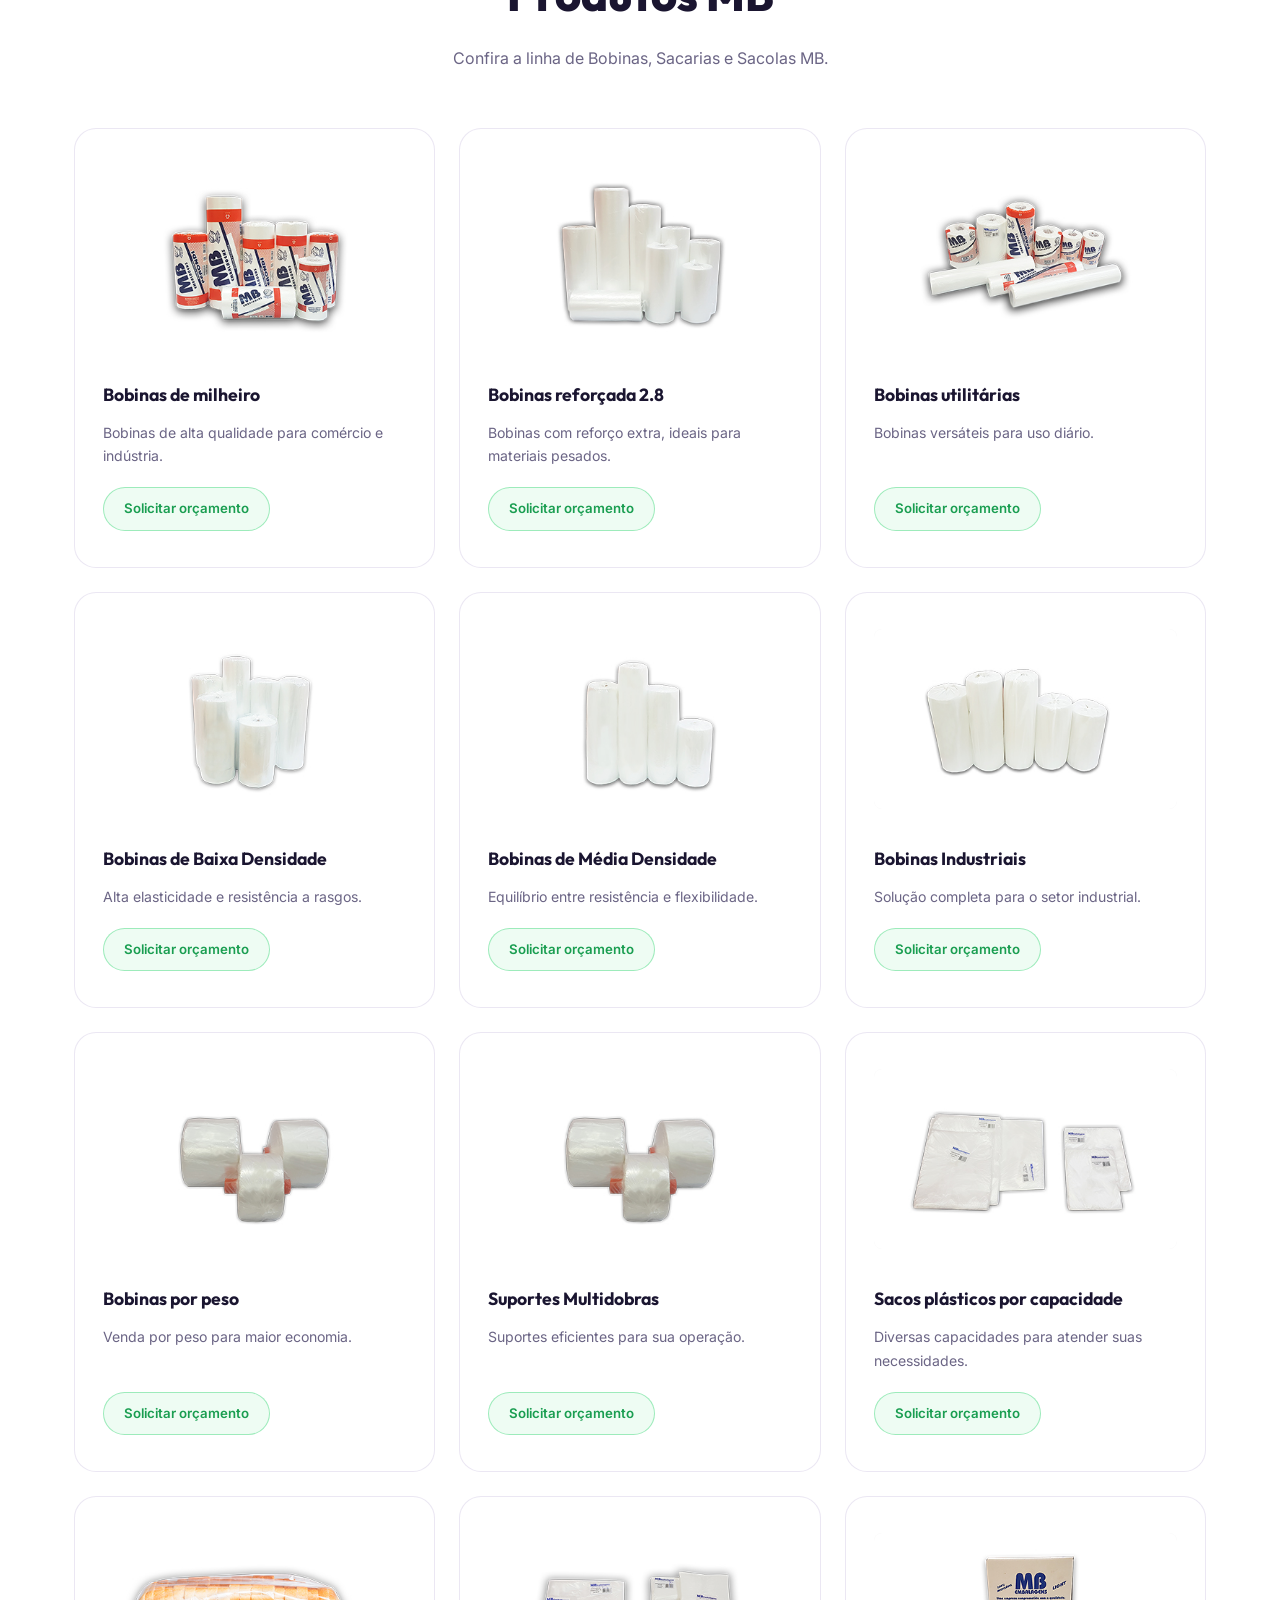
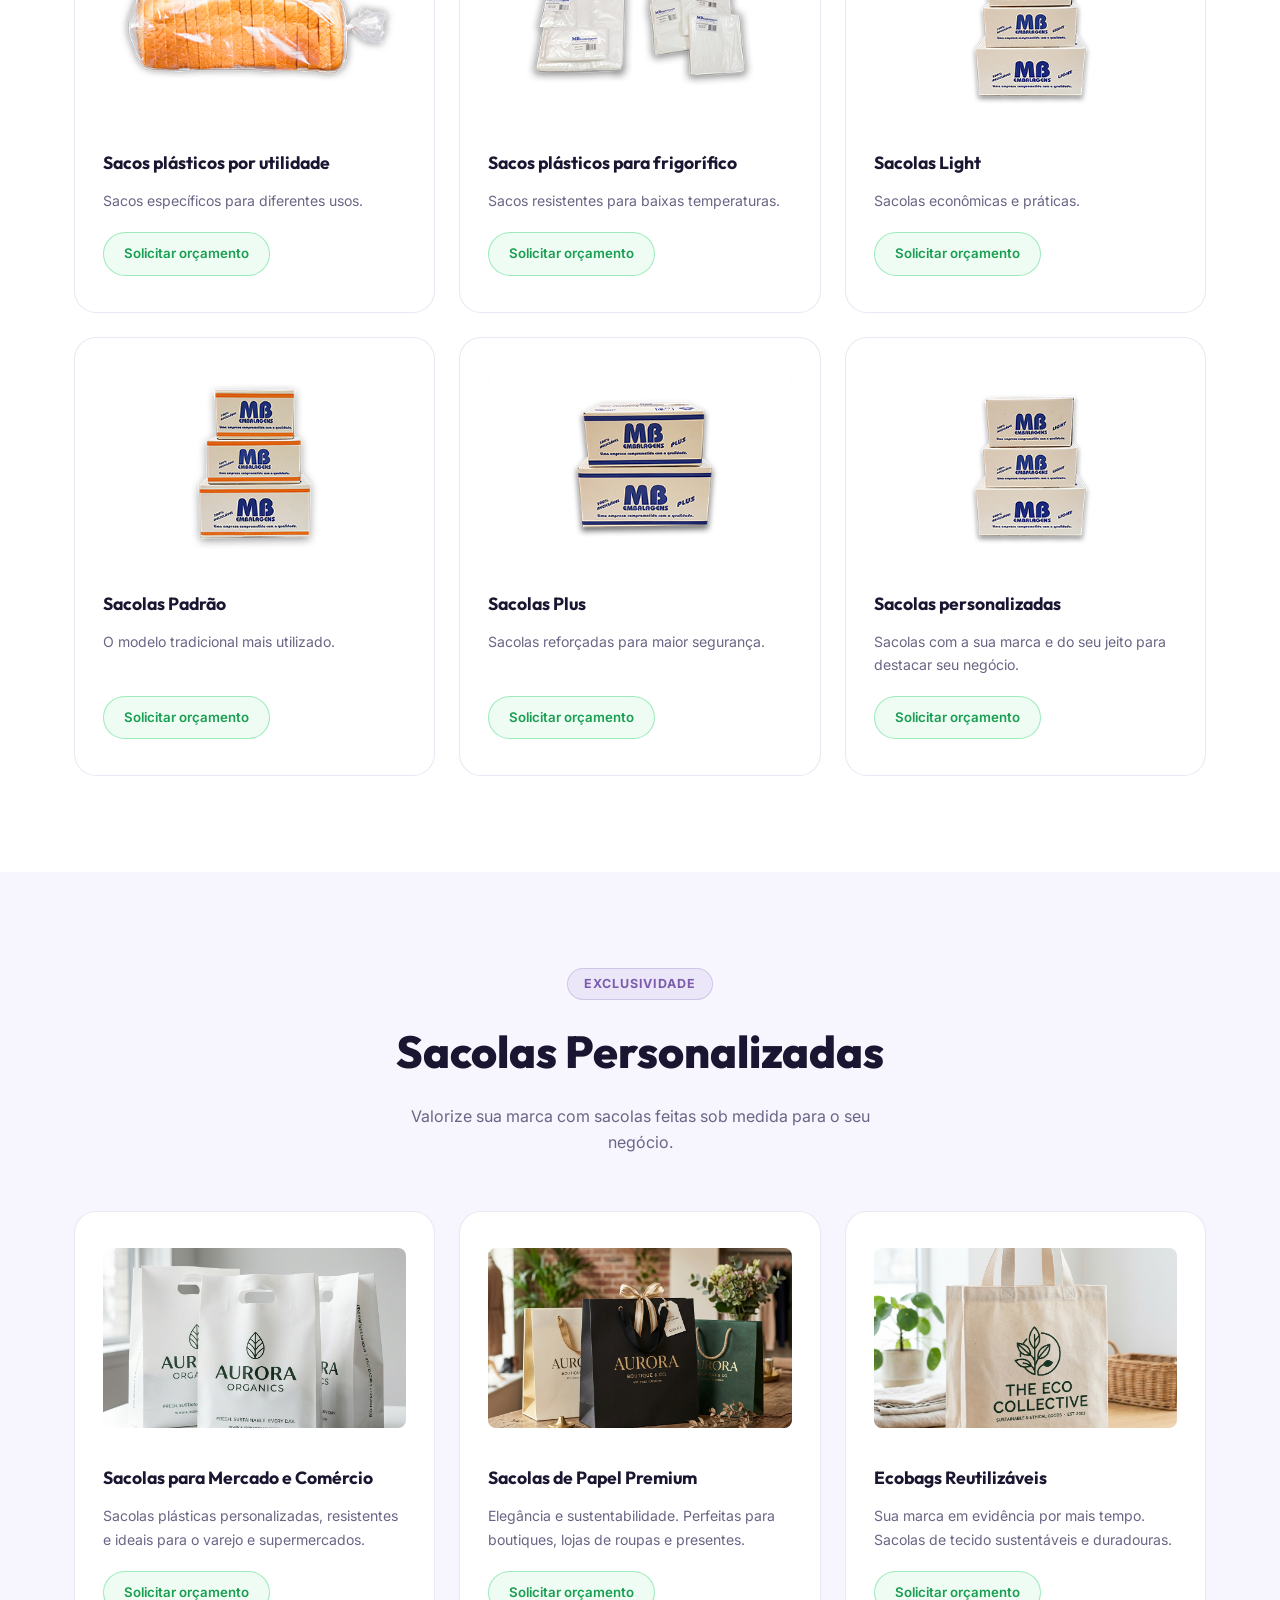
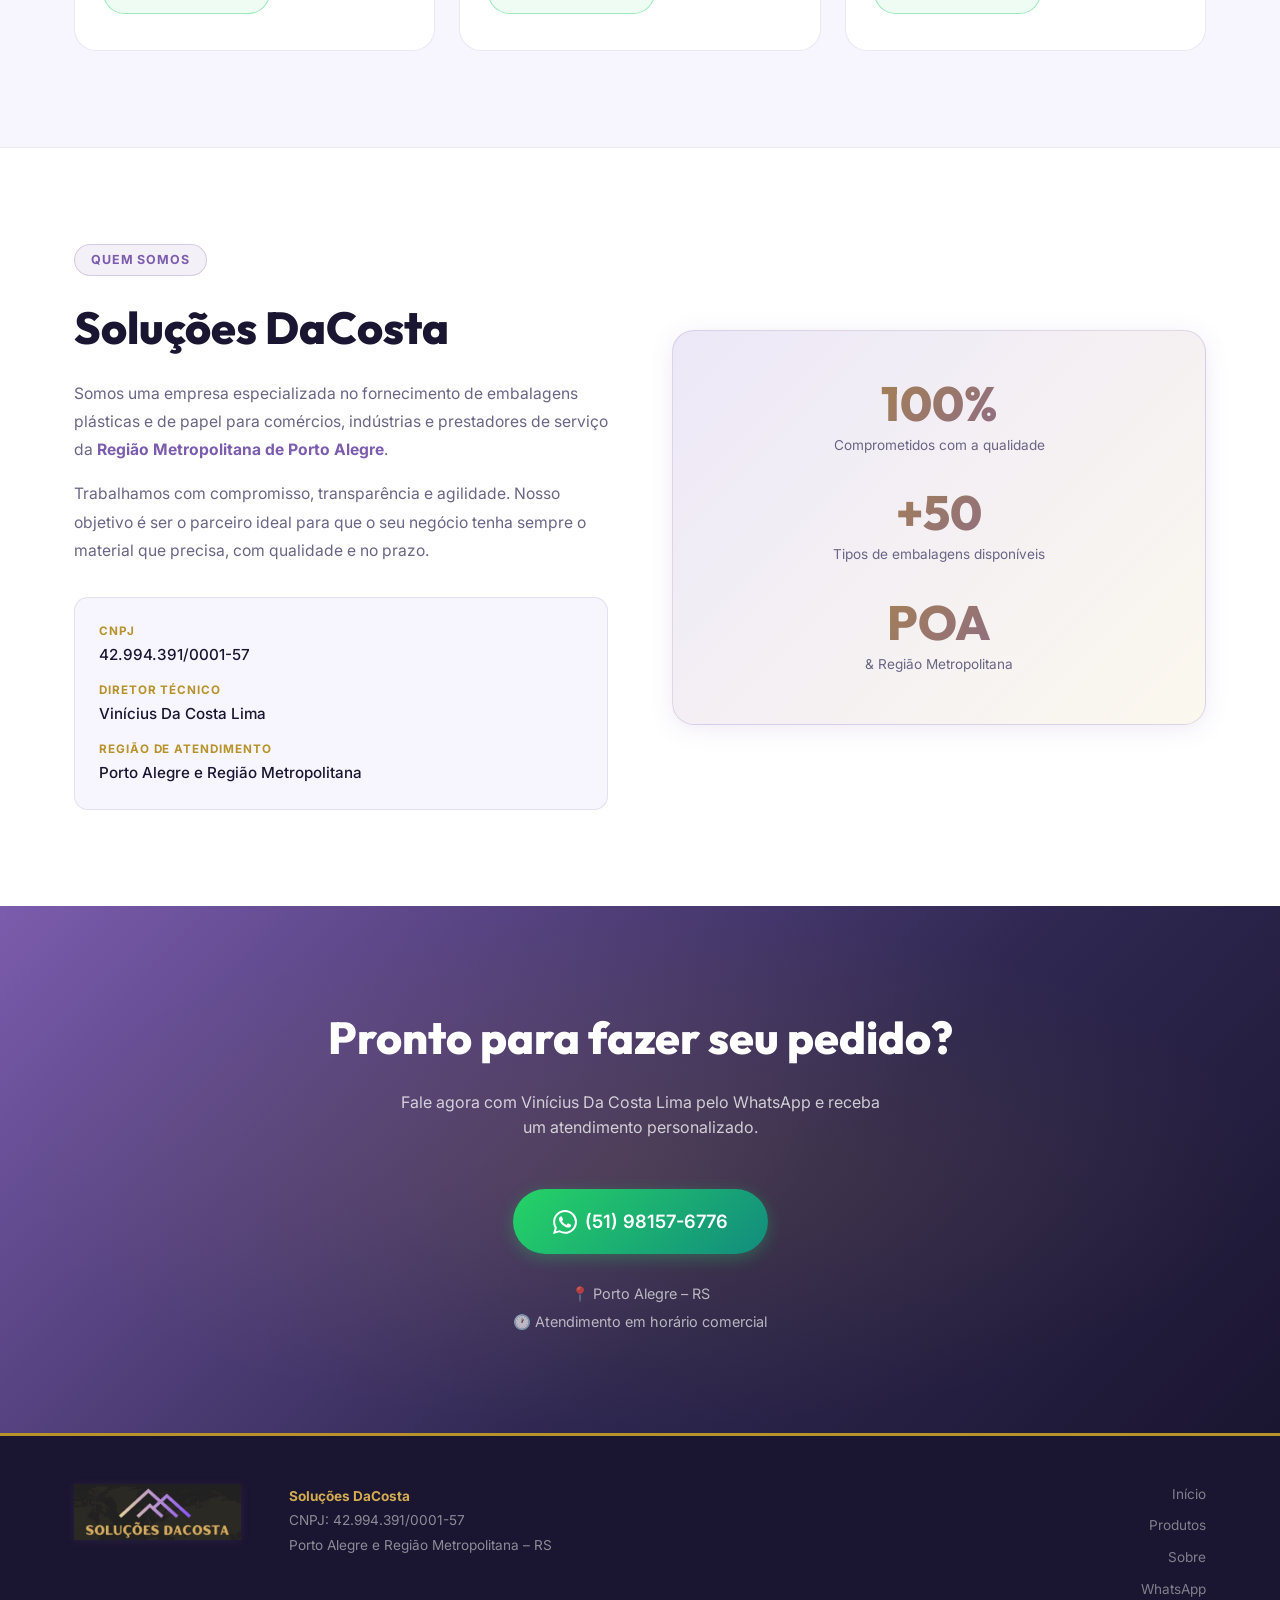
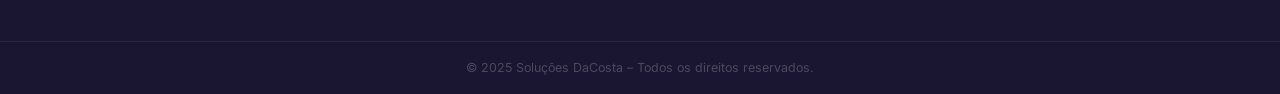
==== commit 0ca8e2ca: "change hero sacolas button to outline so all three have the same color" ====
--- a/index.html
+++ b/index.html
@@ -51,7 +51,7 @@
       <div class="hero-actions" style="flex-wrap: wrap; gap: 1rem; display: flex; justify-content: center;">
         <a href="#produtos" class="btn btn-outline btn-lg" style="margin: 0;">Produtos Disponíveis</a>
         <a href="#produtos-mb" class="btn btn-outline btn-lg" style="margin: 0;">Produtos MB</a>
-        <a href="#sacolas-personalizadas" class="btn btn-whatsapp btn-lg" style="margin: 0;">Sacolas personalizadas</a>
+        <a href="#sacolas-personalizadas" class="btn btn-outline btn-lg" style="margin: 0;">Sacolas personalizadas</a>
       </div>
     </div>
     <div class="hero-scroll-indicator">
--- a/styles.css
+++ b/styles.css
@@ -85,7 +85,7 @@
   top: 0; left: 0; right: 0;
   z-index: 1000;
   transition: var(--transition);
-  background: rgba(255,255,255,0.97);
+  background: #0d0d0d;
   backdrop-filter: blur(16px);
   border-bottom: 2px solid transparent;
   box-shadow: 0 2px 20px rgba(123,92,173,0.08);
@@ -122,7 +122,7 @@
   margin-left: auto;
 }
 .nav-link {
-  color: var(--gray);
+  color: rgba(255,255,255,0.85);
   font-weight: 600;
   font-size: 0.95rem;
   transition: var(--transition);
@@ -154,7 +154,7 @@
 .hamburger span {
   display: block;
   width: 24px; height: 2px;
-  background: var(--dark);
+  background: #fff;
   border-radius: 2px;
   transition: var(--transition);
 }
@@ -623,7 +623,7 @@
   left: 0;
 }
 .dropdown-content a {
-  color: var(--text-color);
+  color: var(--dark);
   padding: 12px 16px;
   text-decoration: none;
   display: block;
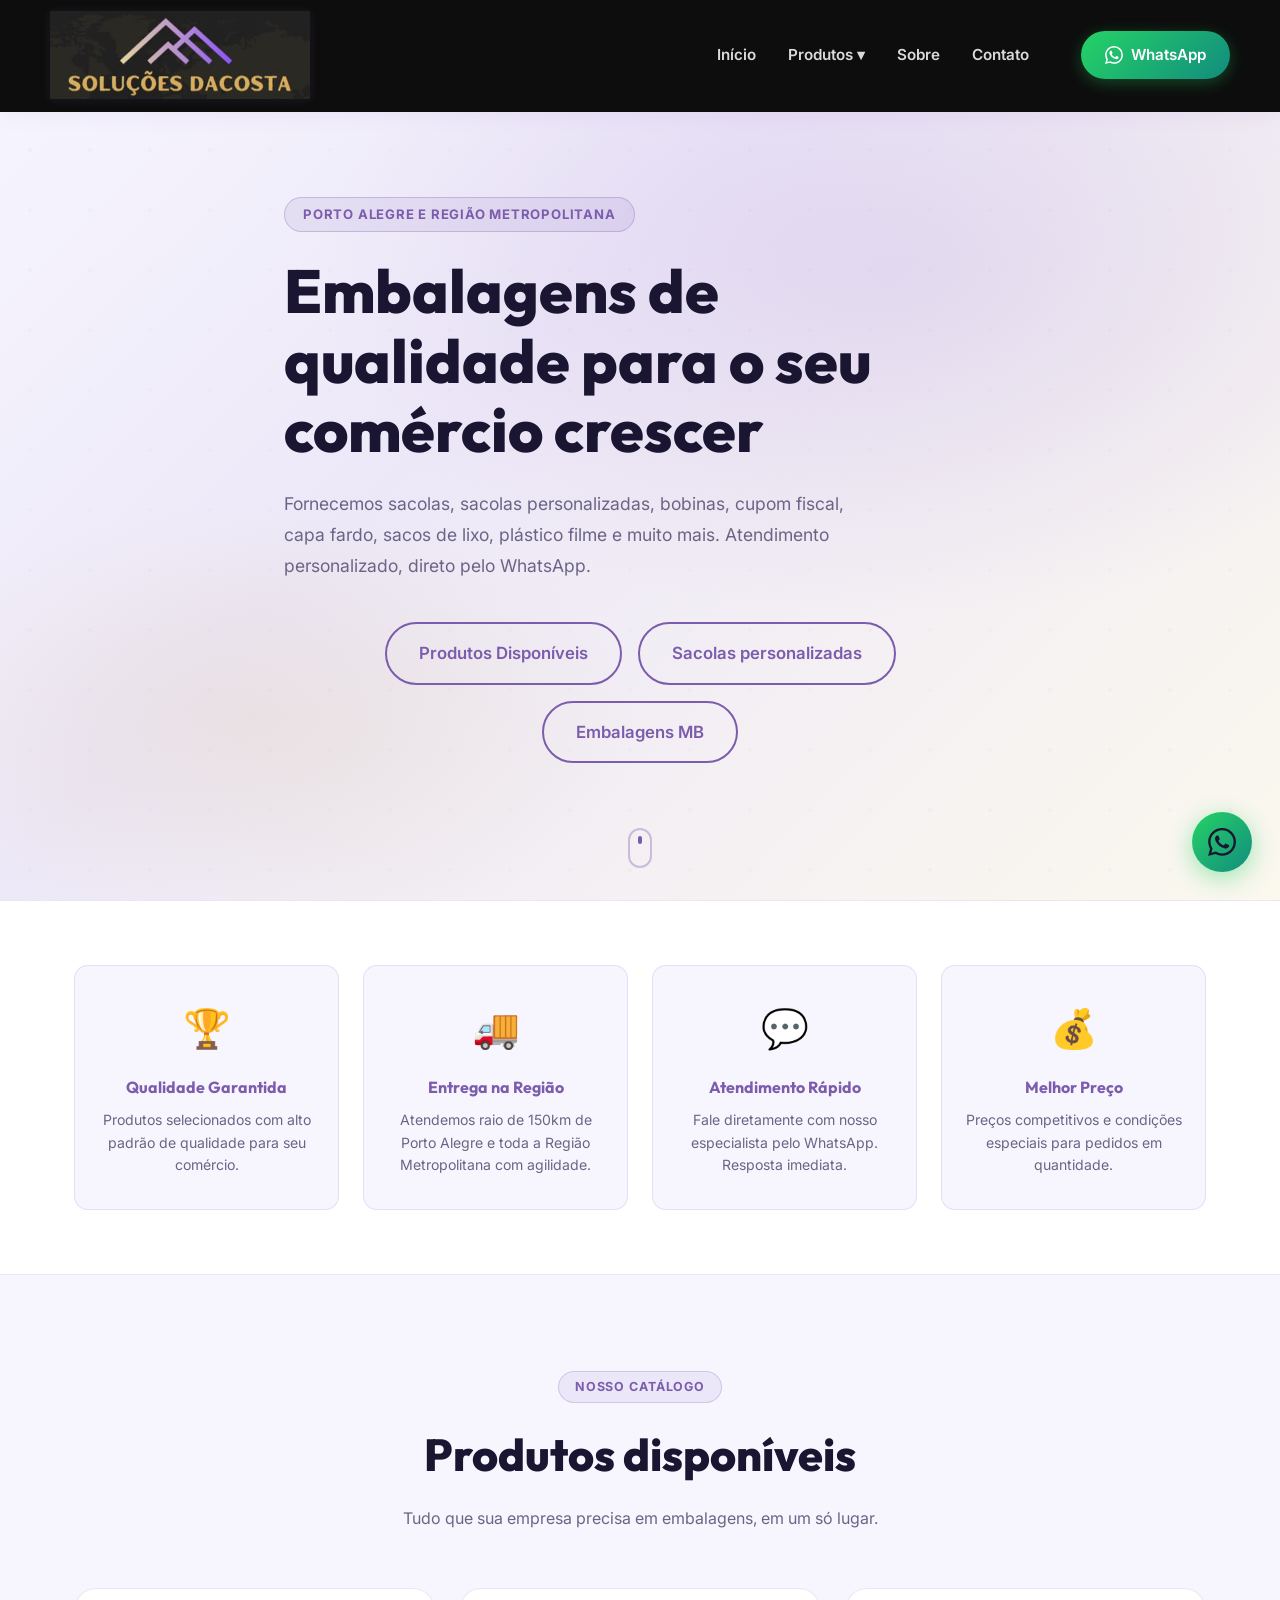
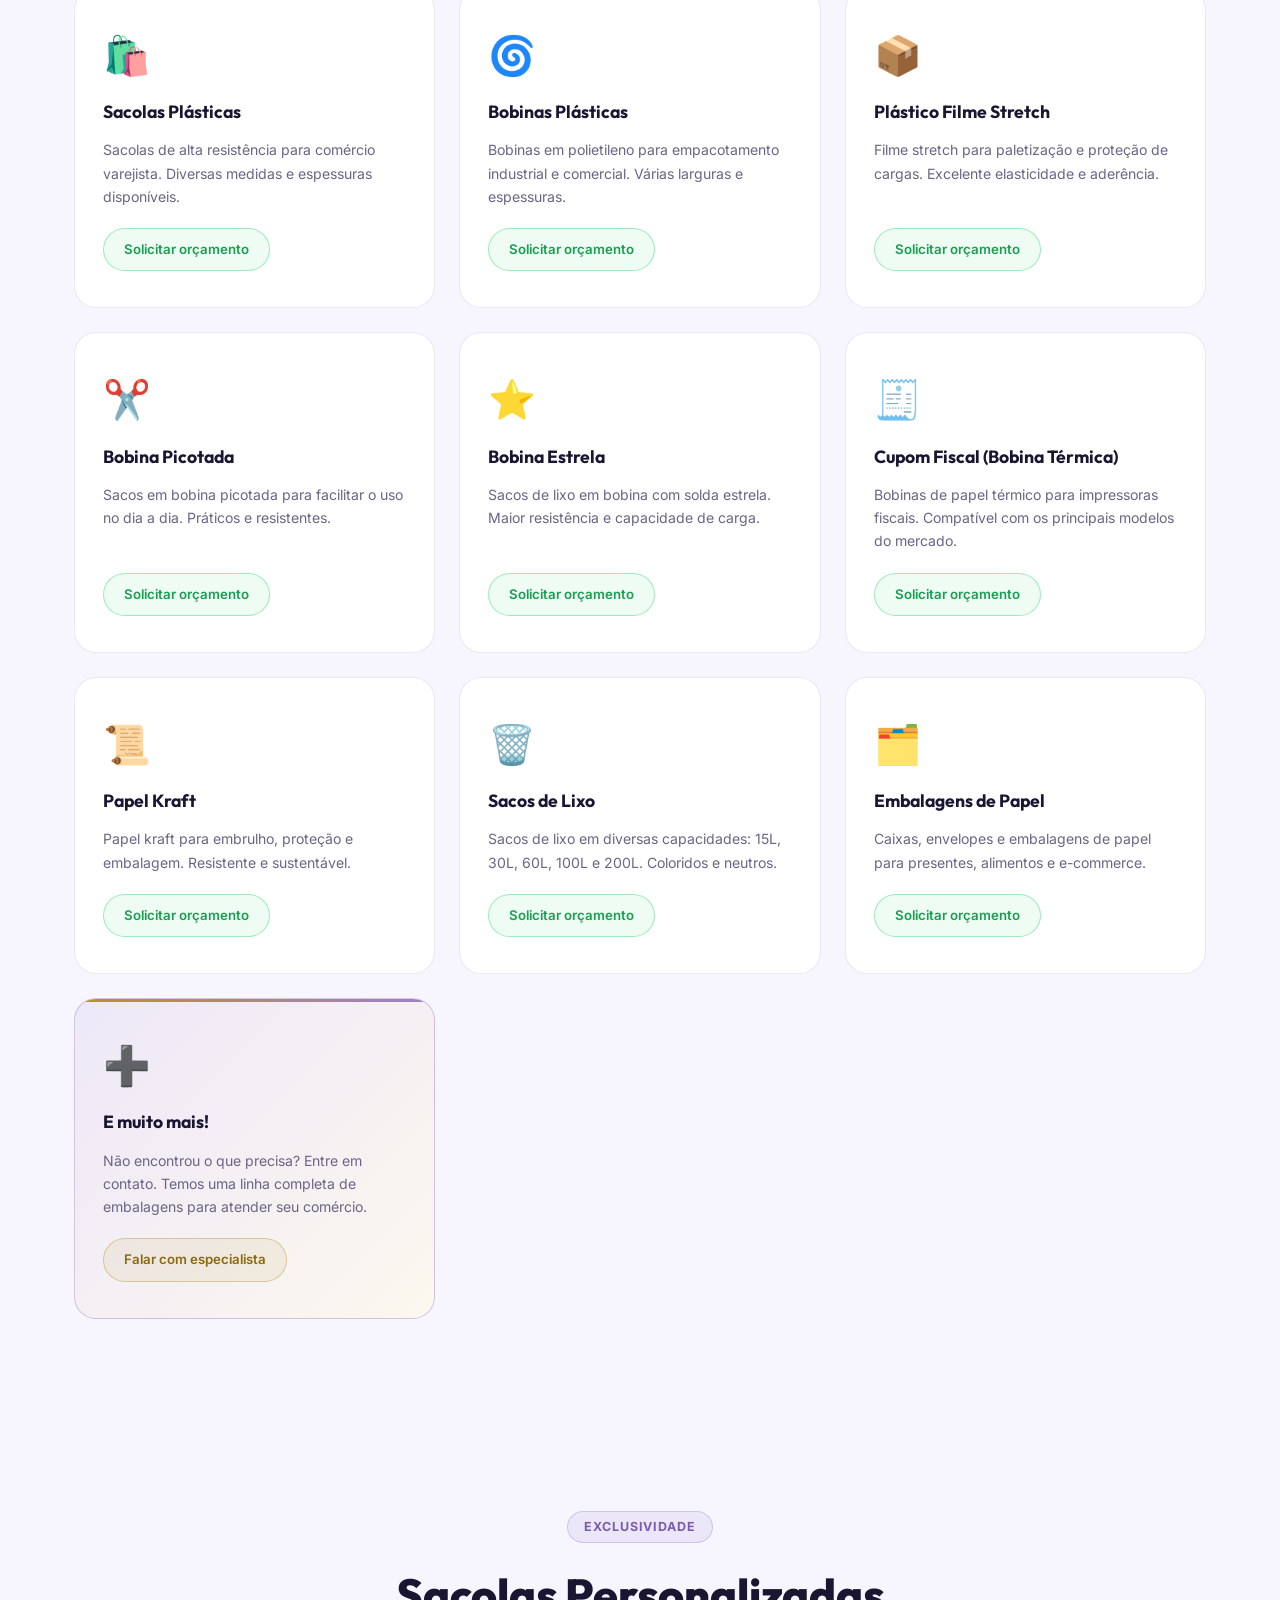
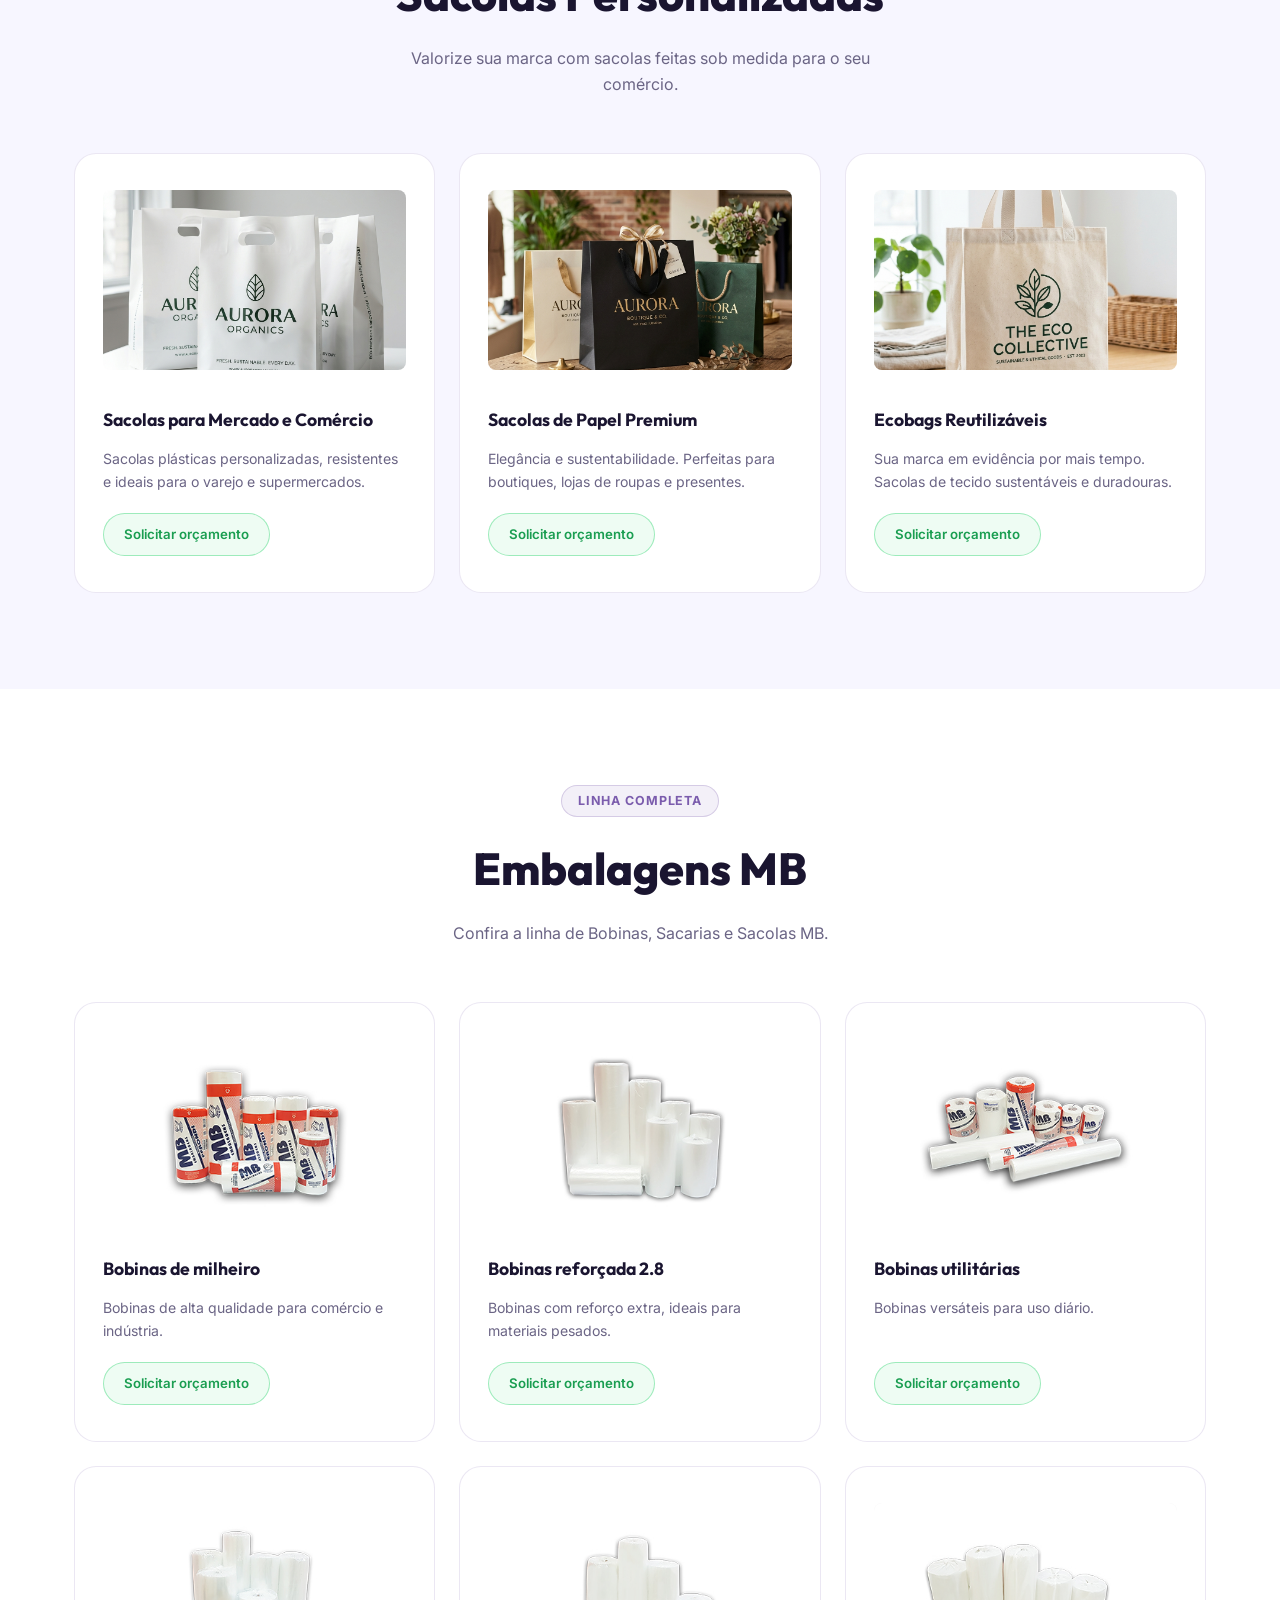
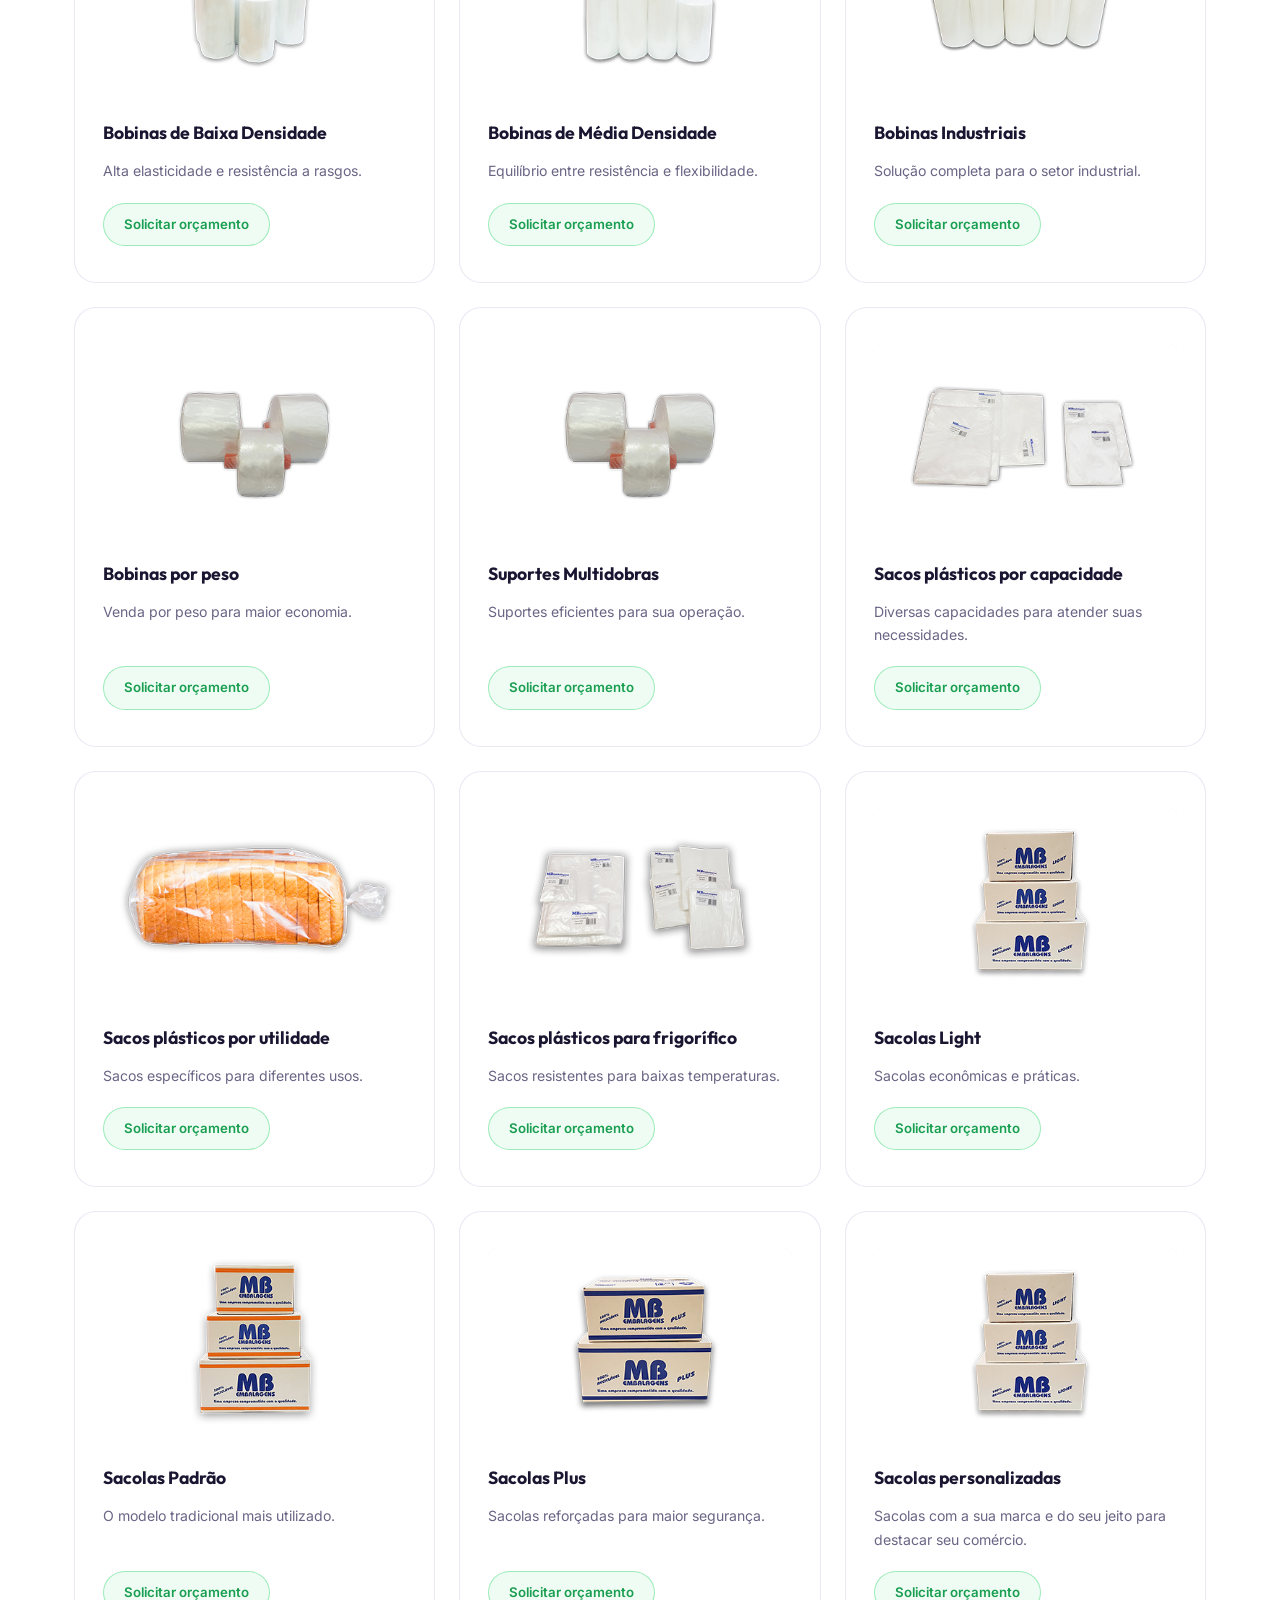
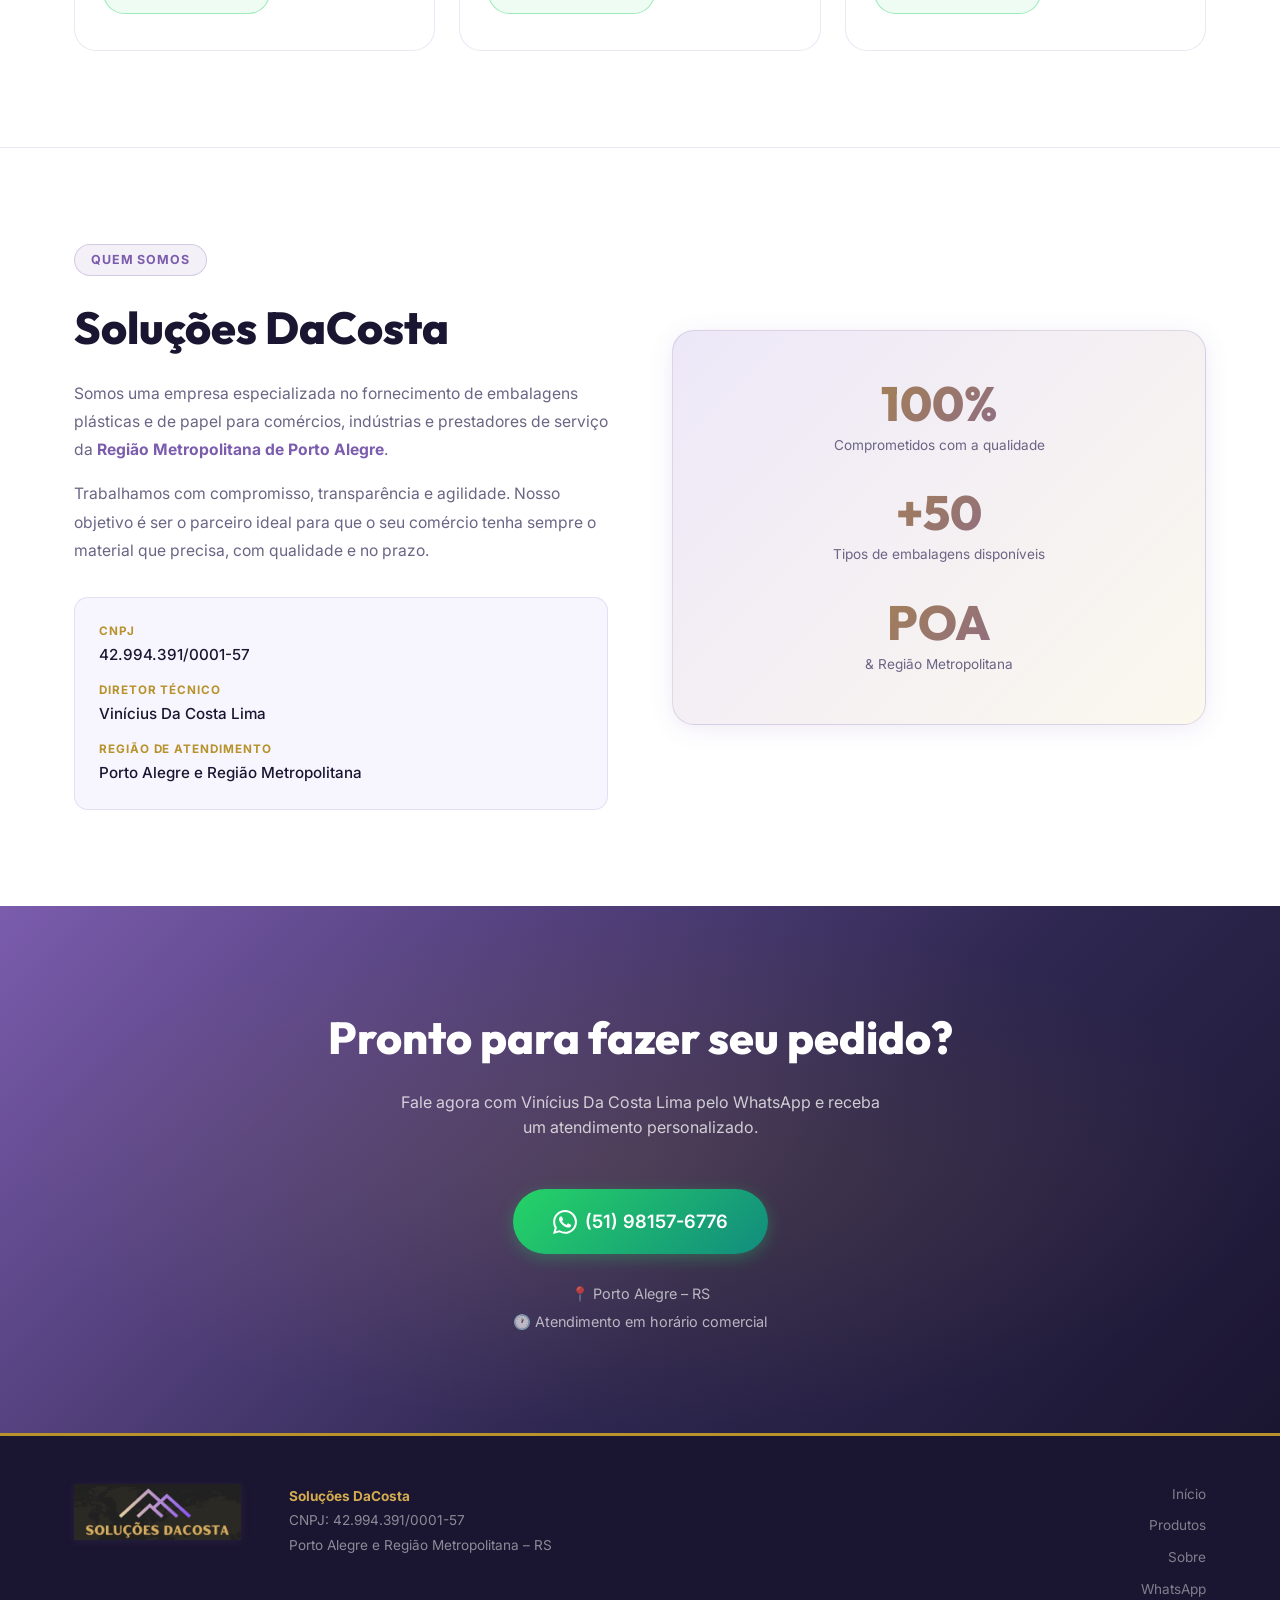
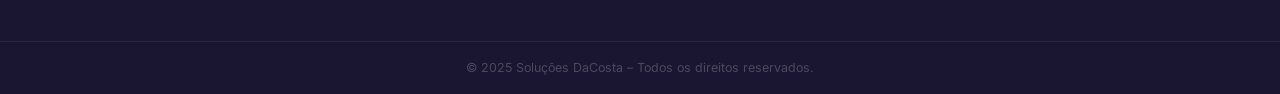
==== commit 78314579: "Atualizando textos, produtos e renomeando seções para Embalagens MB" ====
--- a/index.html
+++ b/index.html
@@ -4,7 +4,7 @@
   <meta charset="UTF-8" />
   <meta name="viewport" content="width=device-width, initial-scale=1.0" />
   <title>Soluções DaCosta – Embalagens Plásticas e de Papel | Porto Alegre</title>
-  <meta name="description" content="Soluções DaCosta – Fornecedor de embalagens plásticas e de papel em Porto Alegre e Região Metropolitana. Sacolas, bobinas, plástico filme, cupom fiscal e muito mais." />
+  <meta name="description" content="Soluções DaCosta – Fornecedor de embalagens plásticas e de papel em Porto Alegre e Região Metropolitana. Sacolas, bobinas, plástico filme, cupom fiscal, capa fardo e muito mais." />
   <link rel="preconnect" href="https://fonts.googleapis.com" />
   <link rel="preconnect" href="https://fonts.gstatic.com" crossorigin />
   <link href="https://fonts.googleapis.com/css2?family=Inter:wght@300;400;500;600;700;800&family=Outfit:wght@400;600;700;800&display=swap" rel="stylesheet" />
@@ -24,8 +24,8 @@
           <a href="#produtos" class="nav-link">Produtos ▾</a>
           <div class="dropdown-content">
             <a href="#produtos">Produtos Disponíveis</a>
-            <a href="#produtos-mb">Produtos MB</a>
             <a href="#sacolas-personalizadas">Sacolas personalizadas</a>
+            <a href="#embalagens-mb">Embalagens MB</a>
           </div>
         </div>
         <a href="#sobre" class="nav-link">Sobre</a>
@@ -46,12 +46,12 @@
     <div class="hero-overlay"></div>
     <div class="container hero-content">
       <span class="hero-badge">Porto Alegre e Região Metropolitana</span>
-      <h1 class="hero-title">Embalagens de qualidade para o seu negócio crescer</h1>
-      <p class="hero-subtitle">Fornecemos sacolas, sacolas personalizadas, bobinas, cupom fiscal, sacos de lixo, plástico filme e muito mais. Atendimento personalizado, direto pelo WhatsApp.</p>
+      <h1 class="hero-title">Embalagens de qualidade para o seu comércio crescer</h1>
+      <p class="hero-subtitle">Fornecemos sacolas, sacolas personalizadas, bobinas, cupom fiscal, capa fardo, sacos de lixo, plástico filme e muito mais. Atendimento personalizado, direto pelo WhatsApp.</p>
       <div class="hero-actions" style="flex-wrap: wrap; gap: 1rem; display: flex; justify-content: center;">
         <a href="#produtos" class="btn btn-outline btn-lg" style="margin: 0;">Produtos Disponíveis</a>
-        <a href="#produtos-mb" class="btn btn-outline btn-lg" style="margin: 0;">Produtos MB</a>
         <a href="#sacolas-personalizadas" class="btn btn-outline btn-lg" style="margin: 0;">Sacolas personalizadas</a>
+        <a href="#embalagens-mb" class="btn btn-outline btn-lg" style="margin: 0;">Embalagens MB</a>
       </div>
     </div>
     <div class="hero-scroll-indicator">
@@ -65,12 +65,12 @@
       <div class="diferencial-card">
         <div class="diferencial-icon">🏆</div>
         <h3>Qualidade Garantida</h3>
-        <p>Produtos selecionados com alto padrão de qualidade para seu negócio.</p>
+        <p>Produtos selecionados com alto padrão de qualidade para seu comércio.</p>
       </div>
       <div class="diferencial-card">
         <div class="diferencial-icon">🚚</div>
         <h3>Entrega na Região</h3>
-        <p>Atendemos Porto Alegre e toda a Região Metropolitana com agilidade.</p>
+        <p>Atendemos raio de 150km de Porto Alegre e toda a Região Metropolitana com agilidade.</p>
       </div>
       <div class="diferencial-card">
         <div class="diferencial-icon">💬</div>
@@ -161,7 +161,7 @@
         <div class="produto-card produto-card--destaque" id="prod-outros">
           <div class="produto-icon">➕</div>
           <h3>E muito mais!</h3>
-          <p>Não encontrou o que precisa? Entre em contato. Temos uma linha completa de embalagens para atender seu negócio.</p>
+          <p>Não encontrou o que precisa? Entre em contato. Temos uma linha completa de embalagens para atender seu comércio.</p>
           <a href="https://wa.me/5551981576776?text=Olá!%20Gostaria%20de%20saber%20mais%20sobre%20os%20produtos%20disponíveis." target="_blank" class="btn-produto btn-produto--gold">Falar com especialista</a>
         </div>
 
@@ -169,163 +169,13 @@
     </div>
   </section>
 
-  <!-- PRODUTOS MB -->
-  <section class="produtos mb-produtos" id="produtos-mb" style="background-color: var(--bg-alt);">
-    <div class="container">
-      <div class="section-header">
-        <span class="section-badge">Linha Completa</span>
-        <h2 class="section-title">Produtos MB</h2>
-        <p class="section-subtitle">Confira a linha de Bobinas, Sacarias e Sacolas MB.</p>
-      </div>
-      <div class="produtos-grid" id="produtos-mb-grid">
-
-        <div class="produto-card">
-          <div class="produto-img-container">
-            <img src="assets/mb/01_0028_19.jpg" alt="Bobinas de milheiro" class="produto-img" />
-          </div>
-          <h3>Bobinas de milheiro</h3>
-          <p>Bobinas de alta qualidade para comércio e indústria.</p>
-          <a href="https://wa.me/5551981576776?text=Ol%C3%A1!%20Tenho%20interesse%20em%20Bobinas%20de%20milheiro." target="_blank" class="btn-produto">Solicitar orçamento</a>
-        </div>
-
-        <div class="produto-card">
-          <div class="produto-img-container">
-            <img src="assets/mb/01_0026_21.jpg" alt="Bobinas reforçada 2.8" class="produto-img" />
-          </div>
-          <h3>Bobinas reforçada 2.8</h3>
-          <p>Bobinas com reforço extra, ideais para materiais pesados.</p>
-          <a href="https://wa.me/5551981576776?text=Ol%C3%A1!%20Tenho%20interesse%20em%20Bobinas%20reforçada%202.8." target="_blank" class="btn-produto">Solicitar orçamento</a>
-        </div>
-
-        <div class="produto-card">
-          <div class="produto-img-container">
-            <img src="assets/mb/01_0024_23.jpg" alt="Bobinas utilitárias" class="produto-img" />
-          </div>
-          <h3>Bobinas utilitárias</h3>
-          <p>Bobinas versáteis para uso diário.</p>
-          <a href="https://wa.me/5551981576776?text=Ol%C3%A1!%20Tenho%20interesse%20em%20Bobinas%20utilitárias." target="_blank" class="btn-produto">Solicitar orçamento</a>
-        </div>
-
-        <div class="produto-card">
-          <div class="produto-img-container">
-            <img src="assets/mb/01_0021_26.jpg" alt="Bobinas de Baixa Densidade" class="produto-img" />
-          </div>
-          <h3>Bobinas de Baixa Densidade</h3>
-          <p>Alta elasticidade e resistência a rasgos.</p>
-          <a href="https://wa.me/5551981576776?text=Ol%C3%A1!%20Tenho%20interesse%20em%20Bobinas%20de%20Baixa%20Densidade." target="_blank" class="btn-produto">Solicitar orçamento</a>
-        </div>
-
-        <div class="produto-card">
-          <div class="produto-img-container">
-            <img src="assets/mb/01_0020_27.jpg" alt="Bobinas de Média Densidade" class="produto-img" />
-          </div>
-          <h3>Bobinas de Média Densidade</h3>
-          <p>Equilíbrio entre resistência e flexibilidade.</p>
-          <a href="https://wa.me/5551981576776?text=Ol%C3%A1!%20Tenho%20interesse%20em%20Bobinas%20de%20Média%20Densidade." target="_blank" class="btn-produto">Solicitar orçamento</a>
-        </div>
-
-        <div class="produto-card">
-          <div class="produto-img-container">
-            <img src="assets/mb/01_0018_29.jpg" alt="Bobinas Industriais" class="produto-img" />
-          </div>
-          <h3>Bobinas Industriais</h3>
-          <p>Solução completa para o setor industrial.</p>
-          <a href="https://wa.me/5551981576776?text=Ol%C3%A1!%20Tenho%20interesse%20em%20Bobinas%20Industriais." target="_blank" class="btn-produto">Solicitar orçamento</a>
-        </div>
-
-        <div class="produto-card">
-          <div class="produto-img-container">
-            <img src="assets/mb/01_0000_47.jpg" alt="Bobinas por peso" class="produto-img" />
-          </div>
-          <h3>Bobinas por peso</h3>
-          <p>Venda por peso para maior economia.</p>
-          <a href="https://wa.me/5551981576776?text=Ol%C3%A1!%20Tenho%20interesse%20em%20Bobinas%20por%20peso." target="_blank" class="btn-produto">Solicitar orçamento</a>
-        </div>
-
-        <div class="produto-card">
-          <div class="produto-img-container">
-            <img src="assets/mb/01_0000_47.jpg" alt="Suportes Multidobras" class="produto-img" />
-          </div>
-          <h3>Suportes Multidobras</h3>
-          <p>Suportes eficientes para sua operação.</p>
-          <a href="https://wa.me/5551981576776?text=Ol%C3%A1!%20Tenho%20interesse%20em%20Suportes%20Multidobras." target="_blank" class="btn-produto">Solicitar orçamento</a>
-        </div>
-
-        <div class="produto-card">
-          <div class="produto-img-container">
-            <img src="assets/mb/01_0005_42.jpg" alt="Sacos plásticos por capacidade" class="produto-img" />
-          </div>
-          <h3>Sacos plásticos por capacidade</h3>
-          <p>Diversas capacidades para atender suas necessidades.</p>
-          <a href="https://wa.me/5551981576776?text=Ol%C3%A1!%20Tenho%20interesse%20em%20Sacos%20plásticos%20por%20capacidade." target="_blank" class="btn-produto">Solicitar orçamento</a>
-        </div>
-
-        <div class="produto-card">
-          <div class="produto-img-container">
-            <img src="assets/mb/01_0002_45.jpg" alt="Sacos plásticos por utilidade" class="produto-img" />
-          </div>
-          <h3>Sacos plásticos por utilidade</h3>
-          <p>Sacos específicos para diferentes usos.</p>
-          <a href="https://wa.me/5551981576776?text=Ol%C3%A1!%20Tenho%20interesse%20em%20Sacos%20plásticos%20por%20utilidade." target="_blank" class="btn-produto">Solicitar orçamento</a>
-        </div>
-
-        <div class="produto-card">
-          <div class="produto-img-container">
-            <img src="assets/mb/01_0047_51.jpg" alt="Sacos plásticos para frigorífico" class="produto-img" />
-          </div>
-          <h3>Sacos plásticos para frigorífico</h3>
-          <p>Sacos resistentes para baixas temperaturas.</p>
-          <a href="https://wa.me/5551981576776?text=Ol%C3%A1!%20Tenho%20interesse%20em%20Sacos%20plásticos%20para%20frigorífico." target="_blank" class="btn-produto">Solicitar orçamento</a>
-        </div>
-
-        <div class="produto-card">
-          <div class="produto-img-container">
-            <img src="assets/mb/01_0030_17.jpg" alt="Sacolas Light" class="produto-img" />
-          </div>
-          <h3>Sacolas Light</h3>
-          <p>Sacolas econômicas e práticas.</p>
-          <a href="https://wa.me/5551981576776?text=Ol%C3%A1!%20Tenho%20interesse%20em%20Sacolas%20Light." target="_blank" class="btn-produto">Solicitar orçamento</a>
-        </div>
-
-        <div class="produto-card">
-          <div class="produto-img-container">
-            <img src="assets/mb/01_0029_18.jpg" alt="Sacolas Padrão" class="produto-img" />
-          </div>
-          <h3>Sacolas Padrão</h3>
-          <p>O modelo tradicional mais utilizado.</p>
-          <a href="https://wa.me/5551981576776?text=Ol%C3%A1!%20Tenho%20interesse%20em%20Sacolas%20Padrão." target="_blank" class="btn-produto">Solicitar orçamento</a>
-        </div>
-
-        <div class="produto-card">
-          <div class="produto-img-container">
-            <img src="assets/mb/01_0031_16.jpg" alt="Sacolas Plus" class="produto-img" />
-          </div>
-          <h3>Sacolas Plus</h3>
-          <p>Sacolas reforçadas para maior segurança.</p>
-          <a href="https://wa.me/5551981576776?text=Ol%C3%A1!%20Tenho%20interesse%20em%20Sacolas%20Plus." target="_blank" class="btn-produto">Solicitar orçamento</a>
-        </div>
-
-        <div class="produto-card">
-          <div class="produto-img-container">
-            <img src="assets/mb/01_0030_17.jpg" alt="Sacolas personalizadas" class="produto-img" />
-          </div>
-          <h3>Sacolas personalizadas</h3>
-          <p>Sacolas com a sua marca e do seu jeito para destacar seu negócio.</p>
-          <a href="https://wa.me/5551981576776?text=Ol%C3%A1!%20Tenho%20interesse%20em%20Sacolas%20personalizadas." target="_blank" class="btn-produto">Solicitar orçamento</a>
-        </div>
-
-      </div>
-    </div>
-  </section>
-
-
   <!-- SACOLAS PERSONALIZADAS -->
-  <section class="produtos mb-produtos" id="sacolas-personalizadas">
+  <section class="produtos embalagens-mb-section" id="sacolas-personalizadas">
     <div class="container">
       <div class="section-header">
         <span class="section-badge">Exclusividade</span>
         <h2 class="section-title">Sacolas Personalizadas</h2>
-        <p class="section-subtitle">Valorize sua marca com sacolas feitas sob medida para o seu negócio.</p>
+        <p class="section-subtitle">Valorize sua marca com sacolas feitas sob medida para o seu comércio.</p>
       </div>
       <div class="produtos-grid">
         <div class="produto-card">
@@ -355,6 +205,155 @@
       </div>
     </div>
   </section>
+  <!-- EMBALAGENS MB -->
+  <section class="produtos embalagens-mb-section" id="embalagens-mb" style="background-color: var(--bg-alt);">
+    <div class="container">
+      <div class="section-header">
+        <span class="section-badge">Linha Completa</span>
+        <h2 class="section-title">Embalagens MB</h2>
+        <p class="section-subtitle">Confira a linha de Bobinas, Sacarias e Sacolas MB.</p>
+      </div>
+      <div class="produtos-grid" id="embalagens-mb-grid">
+
+        <div class="produto-card">
+          <div class="produto-img-container">
+            <img src="assets/mb/01_0028_19.jpg" alt="Bobinas de milheiro" class="produto-img" />
+          </div>
+          <h3>Bobinas de milheiro</h3>
+          <p>Bobinas de alta qualidade para comércio e indústria.</p>
+          <a href="https://wa.me/5551981576776?text=Ol%C3%A1!%20Tenho%20interesse%20em%20Bobinas%20de%20milheiro." target="_blank" class="btn-produto">Solicitar orçamento</a>
+        </div>
+
+        <div class="produto-card">
+          <div class="produto-img-container">
+            <img src="assets/mb/01_0026_21.jpg" alt="Bobinas reforçada 2.8" class="produto-img" />
+          </div>
+          <h3>Bobinas reforçada 2.8</h3>
+          <p>Bobinas com reforço extra, ideais para materiais pesados.</p>
+          <a href="https://wa.me/5551981576776?text=Ol%C3%A1!%20Tenho%20interesse%20em%20Bobinas%20reforçada%202.8." target="_blank" class="btn-produto">Solicitar orçamento</a>
+        </div>
+
+        <div class="produto-card">
+          <div class="produto-img-container">
+            <img src="assets/mb/01_0024_23.jpg" alt="Bobinas utilitárias" class="produto-img" />
+          </div>
+          <h3>Bobinas utilitárias</h3>
+          <p>Bobinas versáteis para uso diário.</p>
+          <a href="https://wa.me/5551981576776?text=Ol%C3%A1!%20Tenho%20interesse%20em%20Bobinas%20utilitárias." target="_blank" class="btn-produto">Solicitar orçamento</a>
+        </div>
+
+        <div class="produto-card">
+          <div class="produto-img-container">
+            <img src="assets/mb/01_0021_26.jpg" alt="Bobinas de Baixa Densidade" class="produto-img" />
+          </div>
+          <h3>Bobinas de Baixa Densidade</h3>
+          <p>Alta elasticidade e resistência a rasgos.</p>
+          <a href="https://wa.me/5551981576776?text=Ol%C3%A1!%20Tenho%20interesse%20em%20Bobinas%20de%20Baixa%20Densidade." target="_blank" class="btn-produto">Solicitar orçamento</a>
+        </div>
+
+        <div class="produto-card">
+          <div class="produto-img-container">
+            <img src="assets/mb/01_0020_27.jpg" alt="Bobinas de Média Densidade" class="produto-img" />
+          </div>
+          <h3>Bobinas de Média Densidade</h3>
+          <p>Equilíbrio entre resistência e flexibilidade.</p>
+          <a href="https://wa.me/5551981576776?text=Ol%C3%A1!%20Tenho%20interesse%20em%20Bobinas%20de%20Média%20Densidade." target="_blank" class="btn-produto">Solicitar orçamento</a>
+        </div>
+
+        <div class="produto-card">
+          <div class="produto-img-container">
+            <img src="assets/mb/01_0018_29.jpg" alt="Bobinas Industriais" class="produto-img" />
+          </div>
+          <h3>Bobinas Industriais</h3>
+          <p>Solução completa para o setor industrial.</p>
+          <a href="https://wa.me/5551981576776?text=Ol%C3%A1!%20Tenho%20interesse%20em%20Bobinas%20Industriais." target="_blank" class="btn-produto">Solicitar orçamento</a>
+        </div>
+
+        <div class="produto-card">
+          <div class="produto-img-container">
+            <img src="assets/mb/01_0000_47.jpg" alt="Bobinas por peso" class="produto-img" />
+          </div>
+          <h3>Bobinas por peso</h3>
+          <p>Venda por peso para maior economia.</p>
+          <a href="https://wa.me/5551981576776?text=Ol%C3%A1!%20Tenho%20interesse%20em%20Bobinas%20por%20peso." target="_blank" class="btn-produto">Solicitar orçamento</a>
+        </div>
+
+        <div class="produto-card">
+          <div class="produto-img-container">
+            <img src="assets/mb/01_0000_47.jpg" alt="Suportes Multidobras" class="produto-img" />
+          </div>
+          <h3>Suportes Multidobras</h3>
+          <p>Suportes eficientes para sua operação.</p>
+          <a href="https://wa.me/5551981576776?text=Ol%C3%A1!%20Tenho%20interesse%20em%20Suportes%20Multidobras." target="_blank" class="btn-produto">Solicitar orçamento</a>
+        </div>
+
+        <div class="produto-card">
+          <div class="produto-img-container">
+            <img src="assets/mb/01_0005_42.jpg" alt="Sacos plásticos por capacidade" class="produto-img" />
+          </div>
+          <h3>Sacos plásticos por capacidade</h3>
+          <p>Diversas capacidades para atender suas necessidades.</p>
+          <a href="https://wa.me/5551981576776?text=Ol%C3%A1!%20Tenho%20interesse%20em%20Sacos%20plásticos%20por%20capacidade." target="_blank" class="btn-produto">Solicitar orçamento</a>
+        </div>
+
+        <div class="produto-card">
+          <div class="produto-img-container">
+            <img src="assets/mb/01_0002_45.jpg" alt="Sacos plásticos por utilidade" class="produto-img" />
+          </div>
+          <h3>Sacos plásticos por utilidade</h3>
+          <p>Sacos específicos para diferentes usos.</p>
+          <a href="https://wa.me/5551981576776?text=Ol%C3%A1!%20Tenho%20interesse%20em%20Sacos%20plásticos%20por%20utilidade." target="_blank" class="btn-produto">Solicitar orçamento</a>
+        </div>
+
+        <div class="produto-card">
+          <div class="produto-img-container">
+            <img src="assets/mb/01_0047_51.jpg" alt="Sacos plásticos para frigorífico" class="produto-img" />
+          </div>
+          <h3>Sacos plásticos para frigorífico</h3>
+          <p>Sacos resistentes para baixas temperaturas.</p>
+          <a href="https://wa.me/5551981576776?text=Ol%C3%A1!%20Tenho%20interesse%20em%20Sacos%20plásticos%20para%20frigorífico." target="_blank" class="btn-produto">Solicitar orçamento</a>
+        </div>
+
+        <div class="produto-card">
+          <div class="produto-img-container">
+            <img src="assets/mb/01_0030_17.jpg" alt="Sacolas Light" class="produto-img" />
+          </div>
+          <h3>Sacolas Light</h3>
+          <p>Sacolas econômicas e práticas.</p>
+          <a href="https://wa.me/5551981576776?text=Ol%C3%A1!%20Tenho%20interesse%20em%20Sacolas%20Light." target="_blank" class="btn-produto">Solicitar orçamento</a>
+        </div>
+
+        <div class="produto-card">
+          <div class="produto-img-container">
+            <img src="assets/mb/01_0029_18.jpg" alt="Sacolas Padrão" class="produto-img" />
+          </div>
+          <h3>Sacolas Padrão</h3>
+          <p>O modelo tradicional mais utilizado.</p>
+          <a href="https://wa.me/5551981576776?text=Ol%C3%A1!%20Tenho%20interesse%20em%20Sacolas%20Padrão." target="_blank" class="btn-produto">Solicitar orçamento</a>
+        </div>
+
+        <div class="produto-card">
+          <div class="produto-img-container">
+            <img src="assets/mb/01_0031_16.jpg" alt="Sacolas Plus" class="produto-img" />
+          </div>
+          <h3>Sacolas Plus</h3>
+          <p>Sacolas reforçadas para maior segurança.</p>
+          <a href="https://wa.me/5551981576776?text=Ol%C3%A1!%20Tenho%20interesse%20em%20Sacolas%20Plus." target="_blank" class="btn-produto">Solicitar orçamento</a>
+        </div>
+
+        <div class="produto-card">
+          <div class="produto-img-container">
+            <img src="assets/mb/01_0030_17.jpg" alt="Sacolas personalizadas" class="produto-img" />
+          </div>
+          <h3>Sacolas personalizadas</h3>
+          <p>Sacolas com a sua marca e do seu jeito para destacar seu comércio.</p>
+          <a href="https://wa.me/5551981576776?text=Ol%C3%A1!%20Tenho%20interesse%20em%20Sacolas%20personalizadas." target="_blank" class="btn-produto">Solicitar orçamento</a>
+        </div>
+
+      </div>
+    </div>
+  </section>
+
 
   <!-- SOBRE -->
   <section class="sobre" id="sobre">
@@ -363,7 +362,7 @@
         <span class="section-badge">Quem Somos</span>
         <h2 class="section-title">Soluções DaCosta</h2>
         <p>Somos uma empresa especializada no fornecimento de embalagens plásticas e de papel para comércios, indústrias e prestadores de serviço da <strong>Região Metropolitana de Porto Alegre</strong>.</p>
-        <p>Trabalhamos com compromisso, transparência e agilidade. Nosso objetivo é ser o parceiro ideal para que o seu negócio tenha sempre o material que precisa, com qualidade e no prazo.</p>
+        <p>Trabalhamos com compromisso, transparência e agilidade. Nosso objetivo é ser o parceiro ideal para que o seu comércio tenha sempre o material que precisa, com qualidade e no prazo.</p>
         <div class="sobre-info">
           <div class="info-item">
             <span class="info-label">CNPJ</span>
